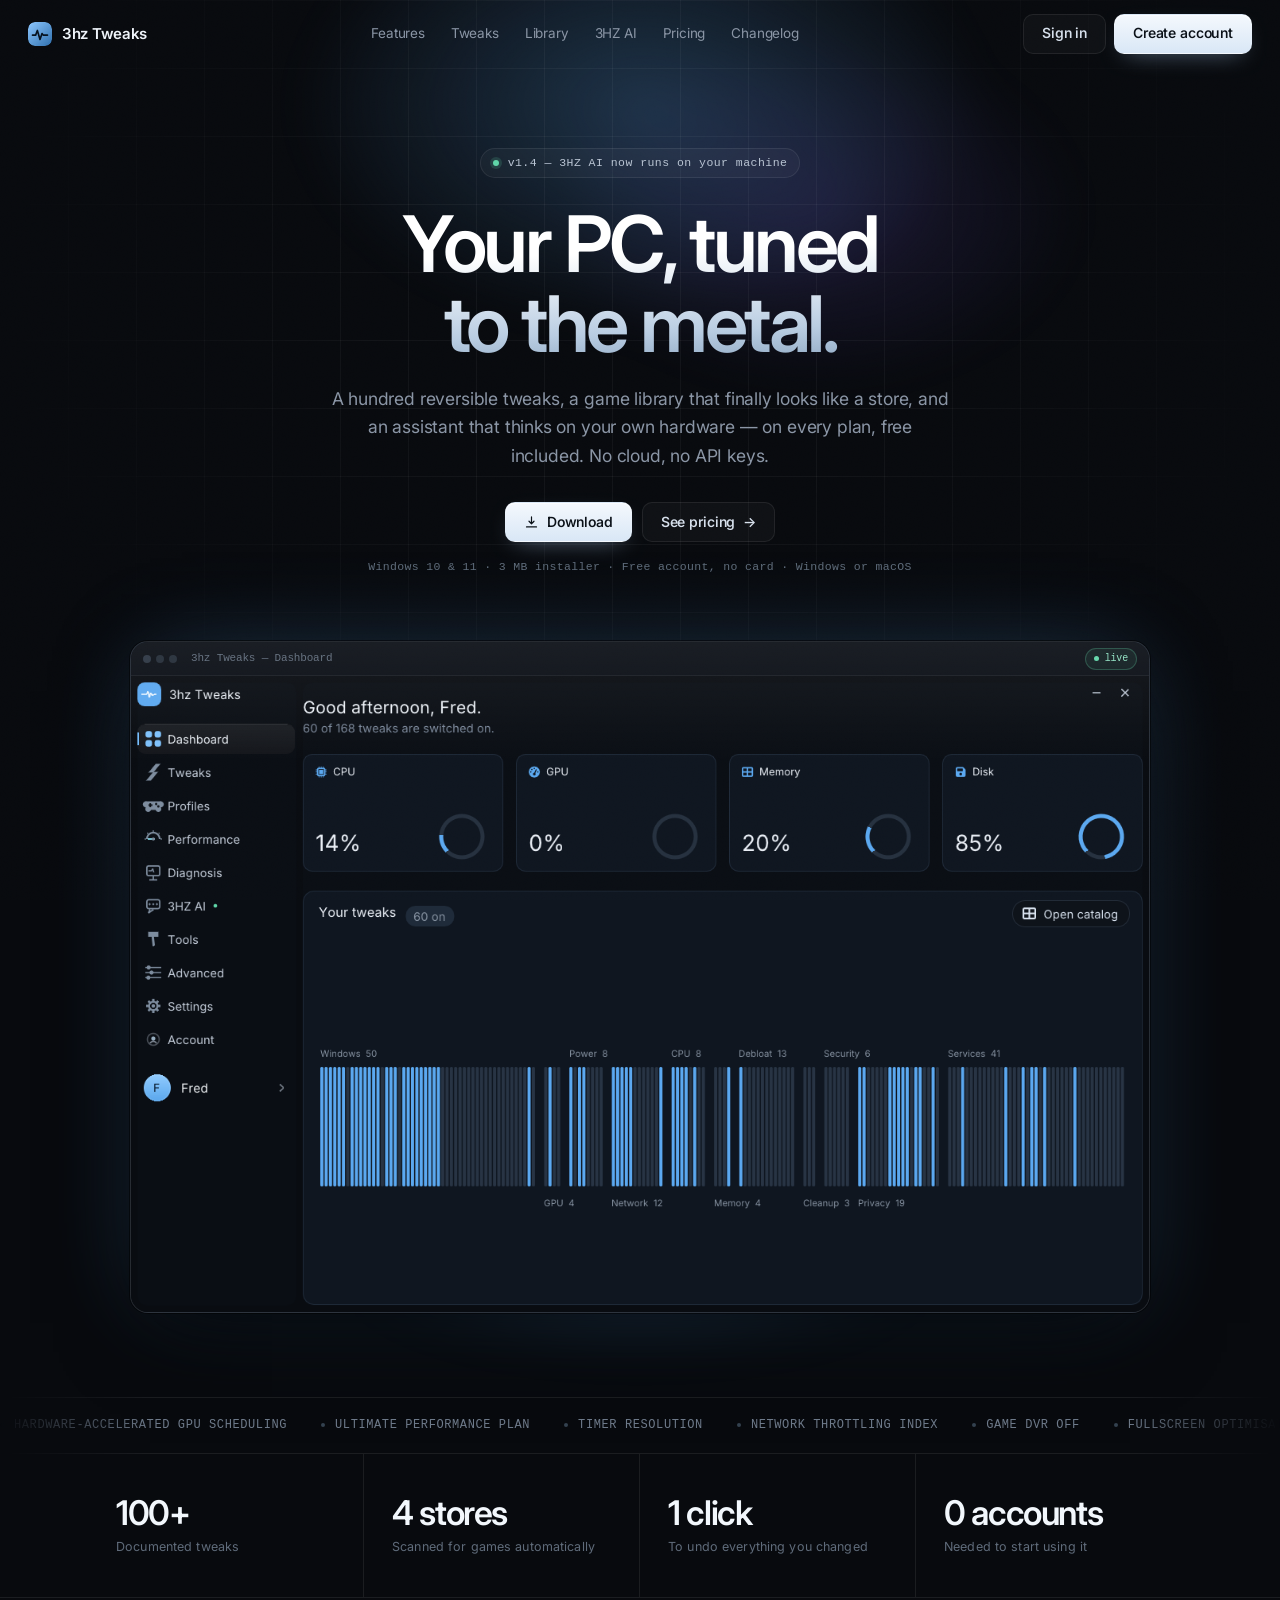
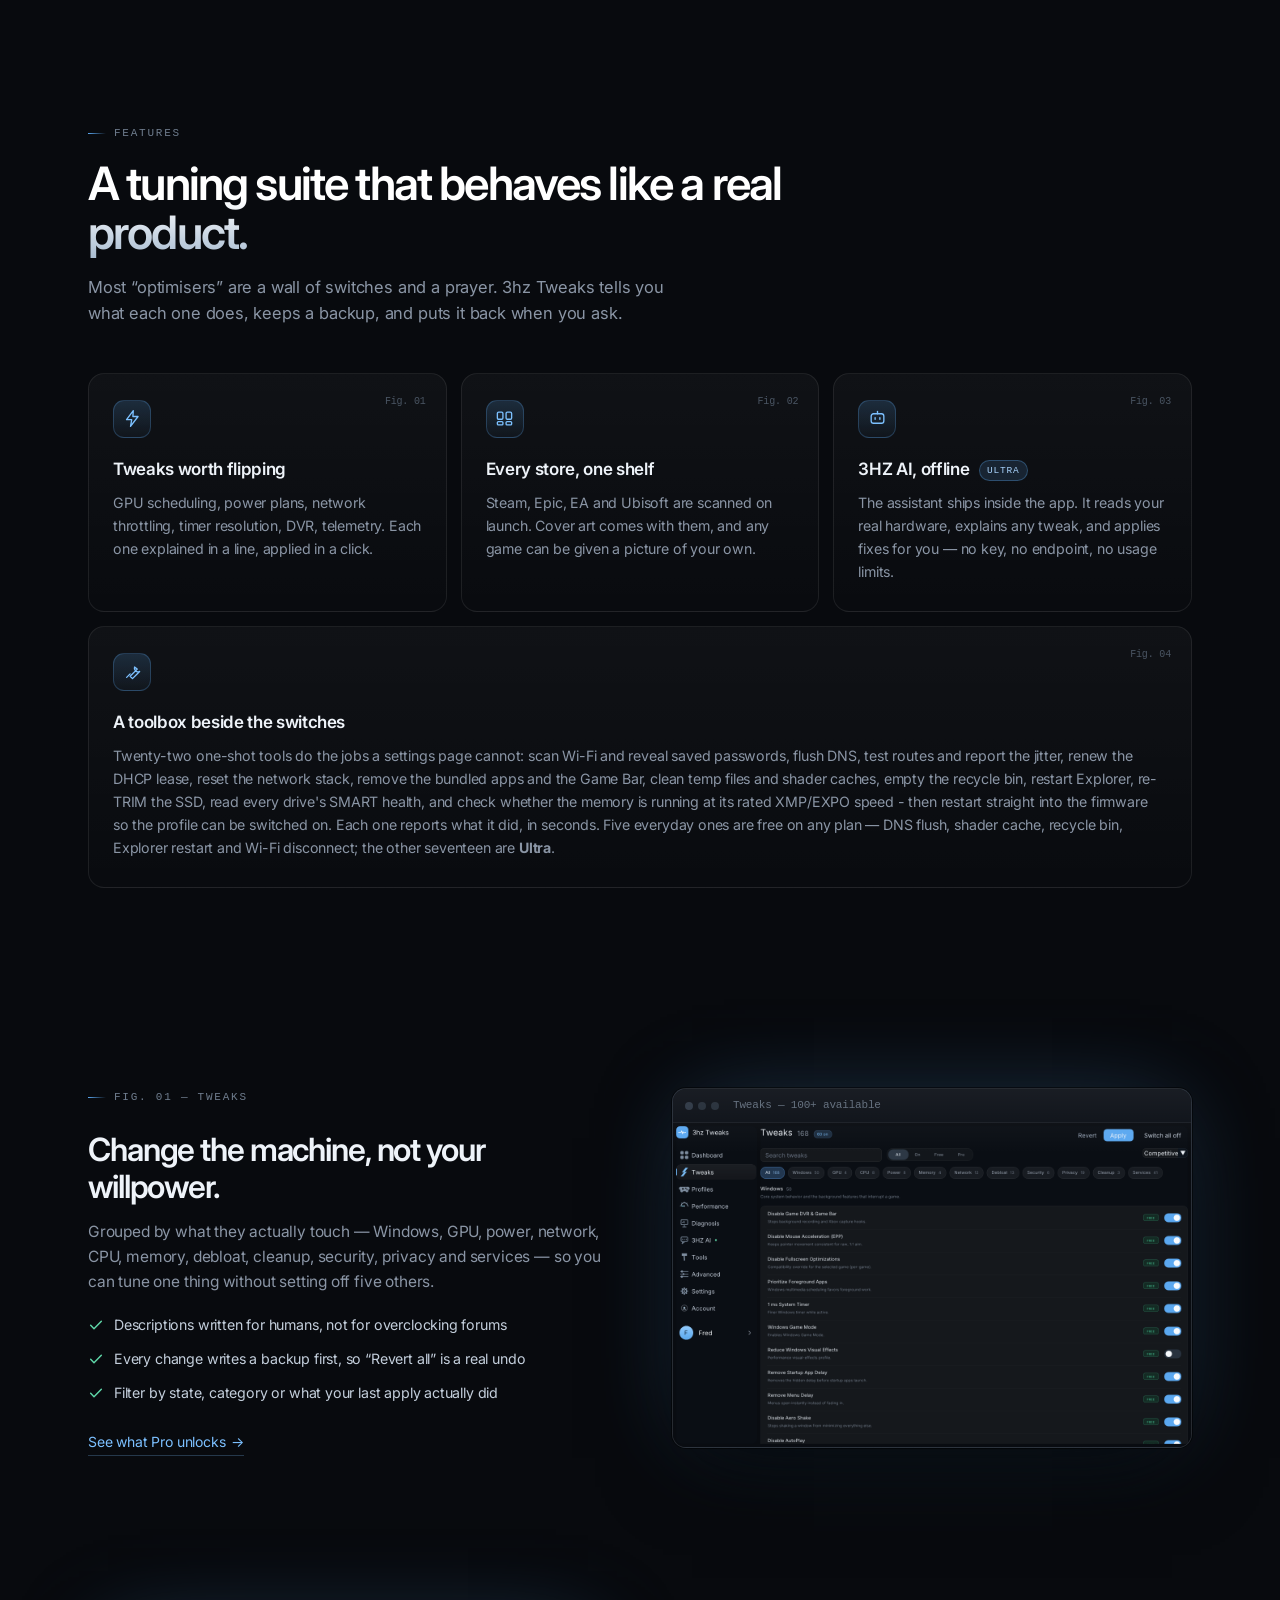
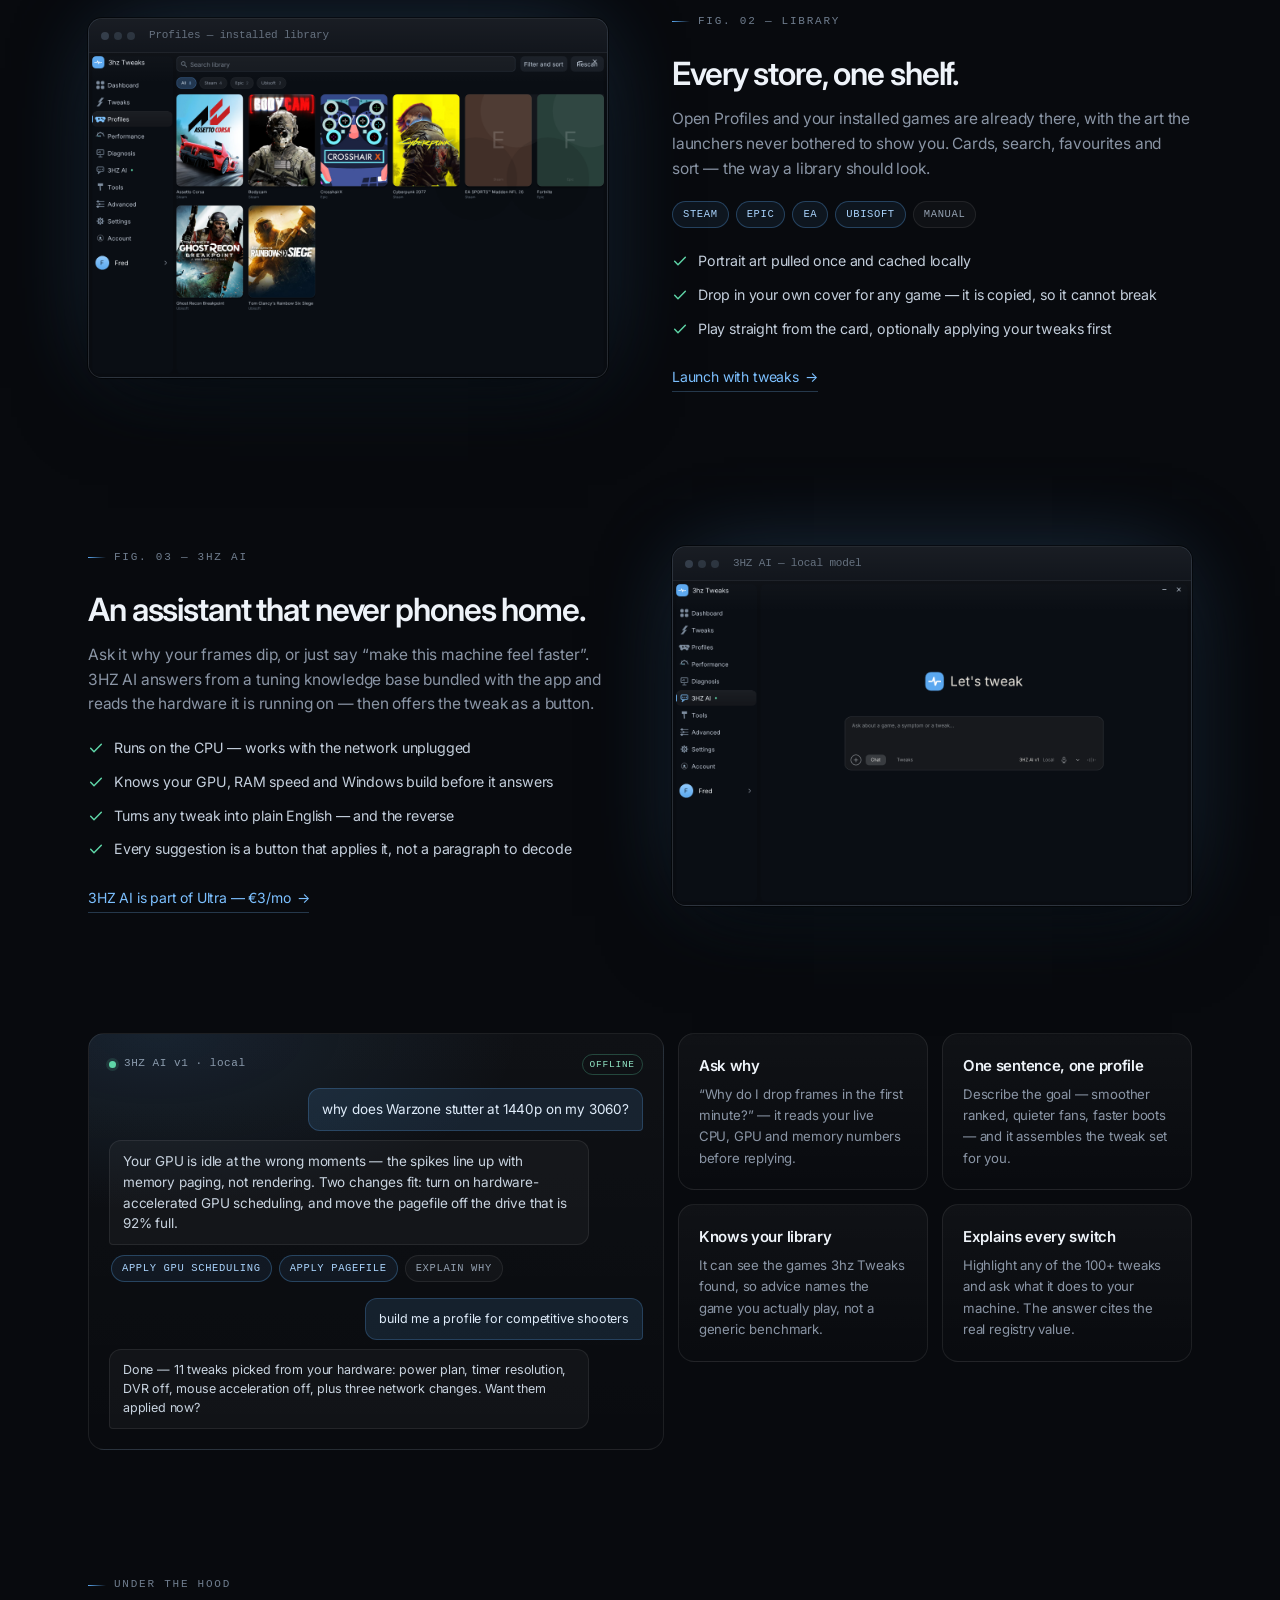
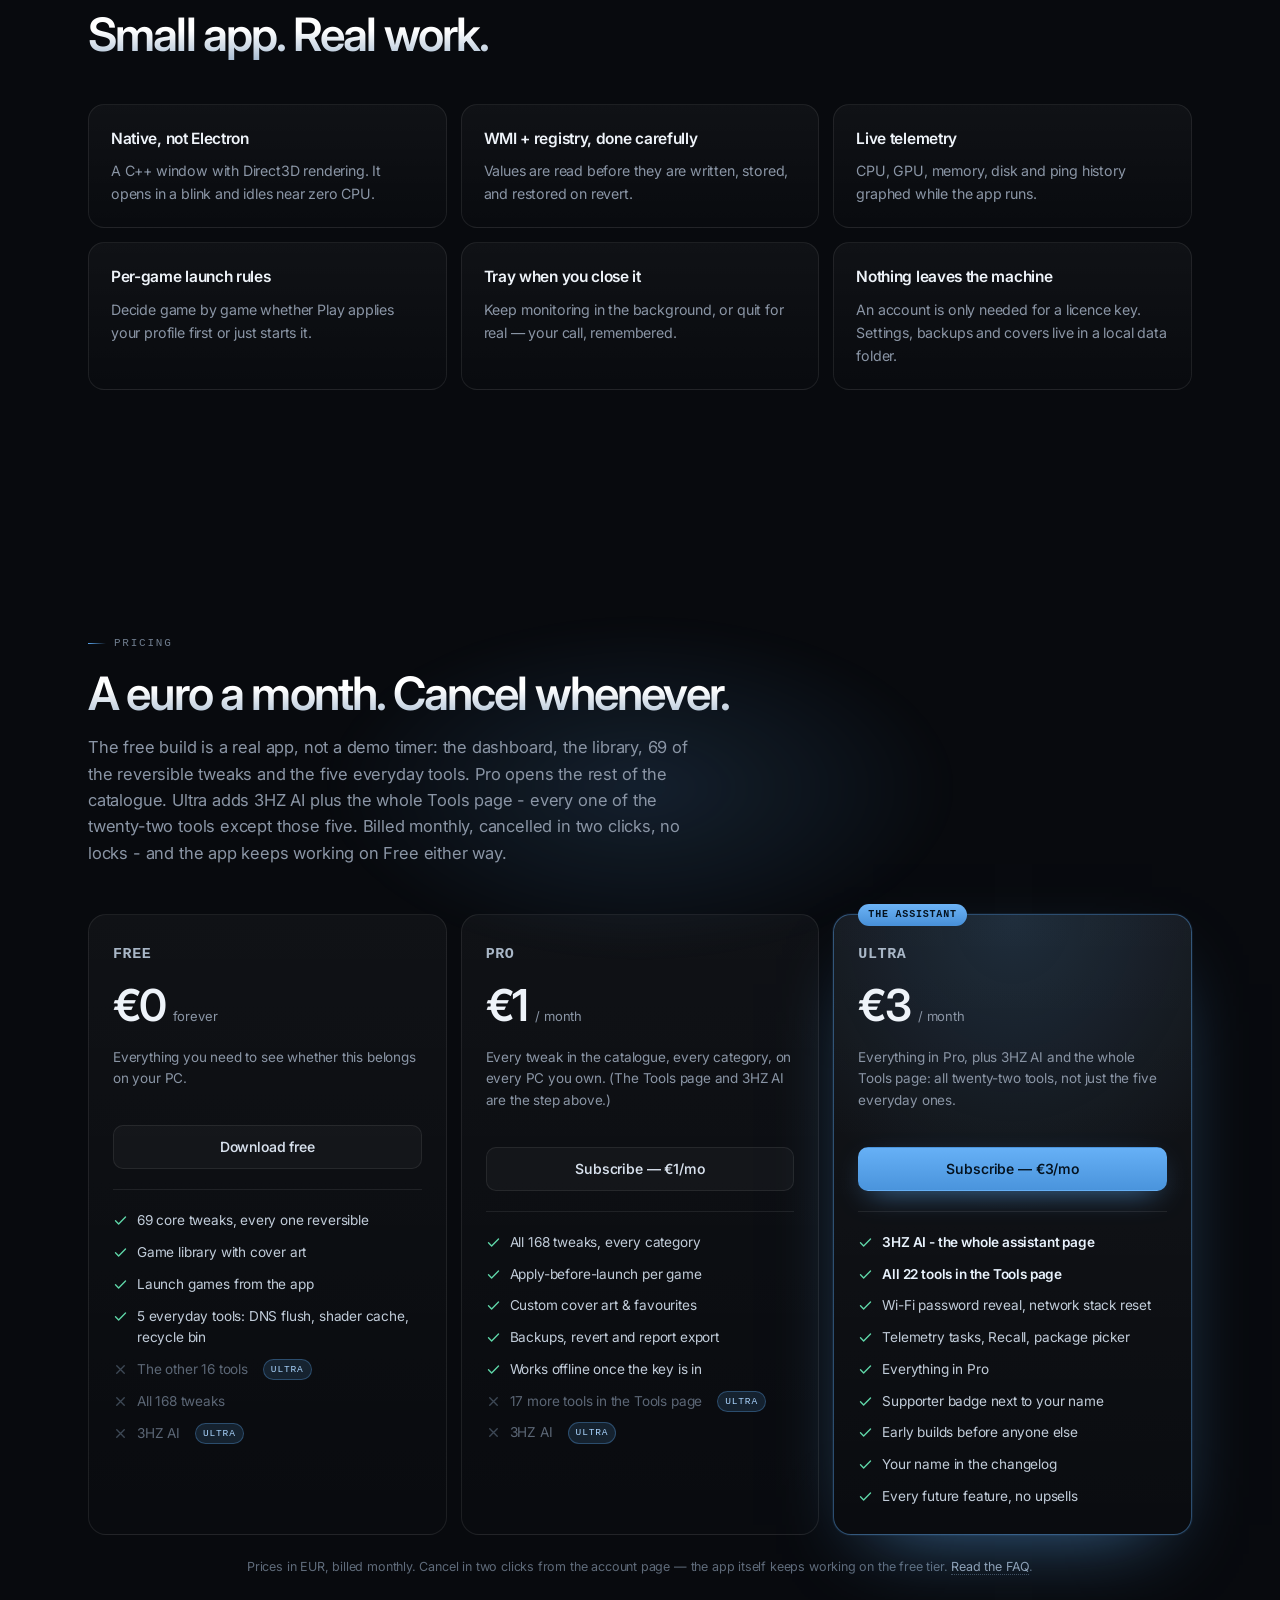
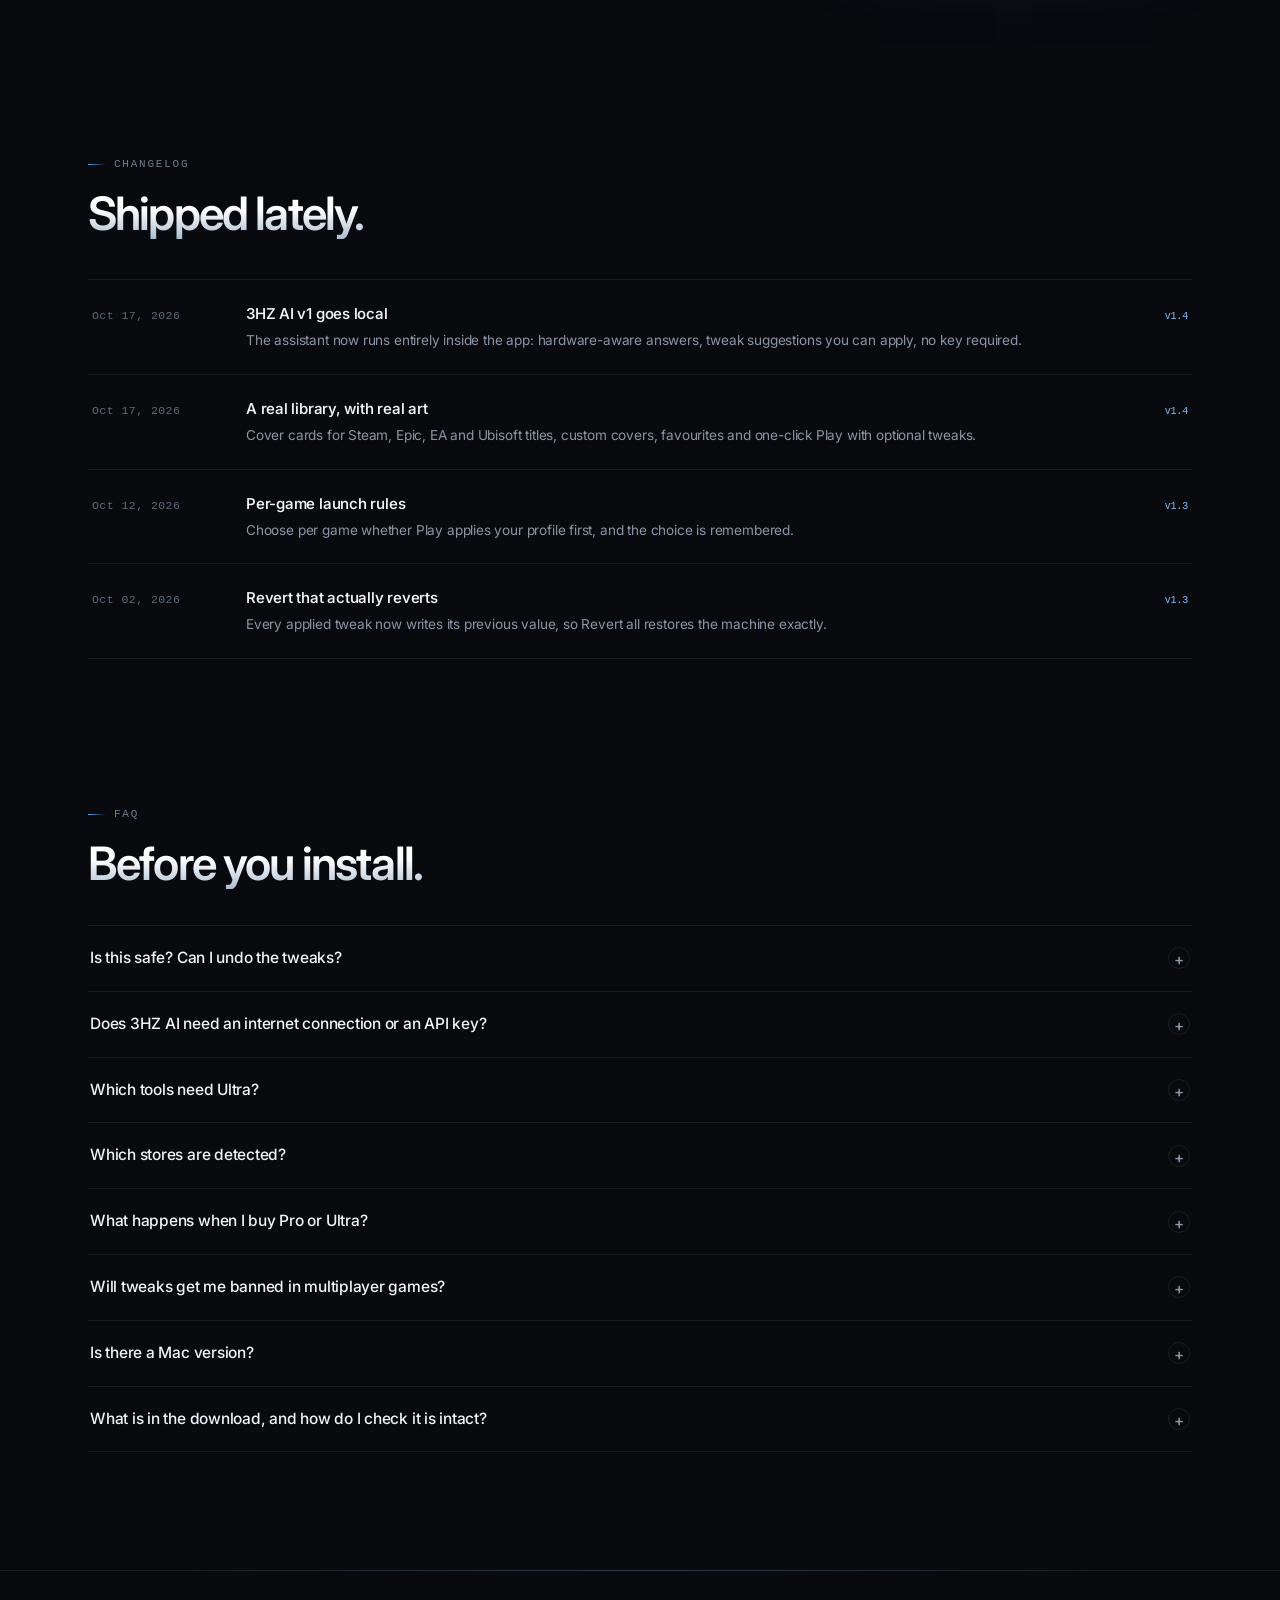
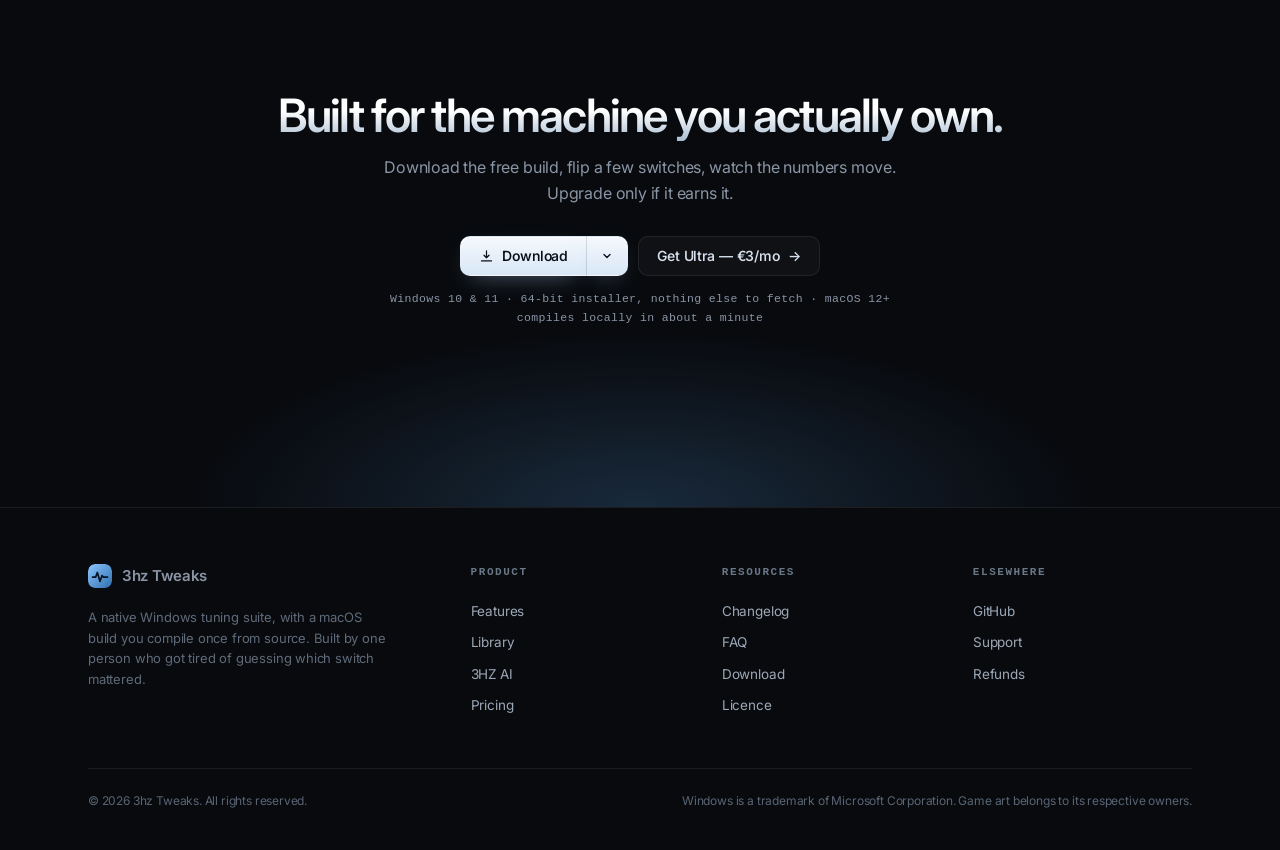
==== qa/index.html @ 37cfd03e "Fold the platform downloads into one button with a caret One Download button now carries the Windows" ====
<!doctype html>
<html lang="en">
<head>
<meta charset="utf-8">
<meta name="viewport" content="width=device-width, initial-scale=1">
<title>3hz Tweaks — the tuning suite for Windows</title>
<meta name="description" content="100+ reversible Windows tweaks, a game library that pulls real cover art from every store, a Wi-Fi and cleanup toolbox, and on Ultra, 3HZ AI — a tuning assistant that runs entirely on your PC.">
<meta name="theme-color" content="#080a0e">
<meta property="og:title" content="3hz Tweaks — the tuning suite for Windows">
<meta property="og:description" content="100+ reversible tweaks, every store in one library, a Wi-Fi and cleanup toolbox, and on Ultra an assistant that runs on your machine. From €1 a month.">
<meta property="og:type" content="website">
<meta property="og:image" content="assets/img/dashboard.png">
<link rel="icon" href="assets/img/favicon.svg" type="image/svg+xml">
<link rel="preconnect" href="https://fonts.googleapis.com">
<link rel="preconnect" href="https://fonts.gstatic.com" crossorigin>
<link href="https://fonts.googleapis.com/css2?family=Inter:wght@400;450;500;550;600;700&display=swap" rel="stylesheet">
<link rel="stylesheet" href="assets/styles.css?v=4">
</head>
<body id="top">
<div class="noise" aria-hidden="true"></div>

<!-- ------------------------------------------------------------------ nav -->
<header class="nav" id="nav">
  <a class="brand" href="#top" aria-label="3hz Tweaks home">
    <svg viewBox="0 0 32 32" aria-hidden="true">
      <defs>
        <linearGradient id="lg1" x1="0" y1="0" x2="1" y2="1">
          <stop offset="0" stop-color="#8cc7ff"/><stop offset="1" stop-color="#2f6fae"/>
        </linearGradient>
      </defs>
      <rect width="32" height="32" rx="9" fill="url(#lg1)"/>
      <path d="M6 17.5h4.2l2.3-6.2 3.5 12 2.7-8 1.6 2.2H26" fill="none" stroke="#06121f"
            stroke-width="2.2" stroke-linecap="round" stroke-linejoin="round"/>
    </svg>
    3hz Tweaks
  </a>

  <nav class="nav-links" aria-label="Primary">
    <a href="#features">Features</a>
    <a href="#tweaks">Tweaks</a>
    <a href="#library">Library</a>
    <a href="#assistant">3HZ AI</a>
    <a href="#pricing">Pricing</a>
    <a href="#changelog">Changelog</a>
  </nav>

  <div class="nav-cta">
    <button class="btn ghost" id="navSignIn" type="button">Sign in</button>
    <button class="btn primary" id="navSignUp" type="button">Create account</button>
    <button class="btn ghost acct-pill" id="navAccount" type="button" hidden>
      <span class="acct-dot"></span>
      <span id="navAccountLabel">Account</span>
      <em id="navPlan">Free</em>
    </button>
  </div>

  <button class="burger" id="burger" aria-label="Open menu" aria-expanded="false">
    <svg width="18" height="18" viewBox="0 0 24 24" fill="none" stroke="currentColor" stroke-width="1.8">
      <path d="M4 7h16M4 12h16M4 17h16" stroke-linecap="round"/>
    </svg>
  </button>
</header>

<main>
  <!-- --------------------------------------------------------------- hero -->
  <section class="hero">
    <div class="hero-glow" aria-hidden="true"></div>
    <div class="hero-grid" aria-hidden="true"></div>

    <div class="wrap hero-inner">
      <span class="eyebrow reveal"><i class="dot"></i> v1.4 — 3HZ AI now runs on your machine</span>
      <h1 class="reveal" style="--d:60ms">Your PC, tuned<br>to the metal.</h1>
      <p class="lede reveal" style="--d:120ms">
        A hundred reversible tweaks, a game library that finally looks like a store, and an
        assistant that thinks on your own hardware — on every plan, free included. No cloud, no API keys.
      </p>
      <div class="hero-cta reveal" style="--d:180ms">
        <a class="btn primary" href="#download">
          <svg width="15" height="15" viewBox="0 0 24 24" fill="none" stroke="currentColor" stroke-width="1.9">
            <path d="M12 3v11m0 0 4-4m-4 4-4-4M4 19h16" stroke-linecap="round" stroke-linejoin="round"/>
          </svg>
          Download
        </a>
        <a class="btn ghost" href="#pricing">See pricing <span class="arrow">→</span></a>
      </div>
      <p class="hero-meta reveal" style="--d:240ms">Windows 10 &amp; 11 · 3 MB installer · Free account, no card · <a href="#download">Windows or macOS</a></p>
    </div>

    <div class="hero-shot reveal" style="--d:300ms" data-tilt>
      <div class="shot-frame">
        <div class="shot-bar">
          <span class="shot-dots"><i></i><i></i><i></i></span>
          <span>3hz Tweaks — Dashboard</span>
          <span class="shot-tag"><i class="dot" style="width:5px;height:5px;border-radius:50%;background:#5fd6a8"></i>live</span>
        </div>
        <img src="assets/img/dashboard.png" width="1280" height="800" alt="The 3hz Tweaks dashboard showing CPU, GPU, memory and disk gauges above the tweak grid">
      </div>
      <div class="under-glow" aria-hidden="true"></div>
    </div>

    <div class="marquee" aria-hidden="true">
      <div class="marquee-track" id="marquee">
        <span>Hardware-accelerated GPU scheduling</span>
        <span>Ultimate performance plan</span>
        <span>Timer resolution</span>
        <span>Network throttling index</span>
        <span>Game DVR off</span>
        <span>Fullscreen optimisations</span>
        <span>Telemetry services</span>
        <span>Mouse acceleration</span>
        <span>HAGS</span>
        <span>Memory compression</span>
        <span>DNS over HTTPS</span>
        <span>Power throttling</span>
        <span>Wi-Fi scan and saved passwords</span>
        <span>Route tests with jitter</span>
        <span>Shader cache cleanup</span>
        <span>Package picker</span>
        <span>Telemetry tasks off</span>
        <span>SSD TRIM</span>
      </div>
    </div>
  </section>

  <!-- -------------------------------------------------------------- stats -->
  <section class="stats">
    <div class="wrap">
      <div class="stats-grid">
        <div class="stat reveal"><b data-count="100" data-suffix="+">0</b><span>Documented tweaks</span></div>
        <div class="stat reveal" style="--d:70ms"><b data-count="4" data-suffix=" stores">0</b><span>Scanned for games automatically</span></div>
        <div class="stat reveal" style="--d:140ms"><b data-count="1" data-suffix=" click">0</b><span>To undo everything you changed</span></div>
        <div class="stat reveal" style="--d:210ms"><b data-count="0" data-suffix=" accounts">0</b><span>Needed to start using it</span></div>
      </div>
    </div>
  </section>

  <!-- ----------------------------------------------------------- features -->
  <section class="section" id="features">
    <div class="wrap">
      <div class="section-head">
        <span class="label">Features</span>
        <h2 class="reveal">A tuning suite that behaves like a real product.</h2>
        <p class="reveal" style="--d:80ms">
          Most “optimisers” are a wall of switches and a prayer. 3hz Tweaks tells you what each one
          does, keeps a backup, and puts it back when you ask.
        </p>
      </div>

      <div class="cards">
        <article class="card reveal" data-spot>
          <span class="fig">Fig. 01</span>
          <div class="ico">
            <svg viewBox="0 0 24 24" fill="none" stroke="currentColor" stroke-width="1.7">
              <path d="M13 2 4.5 13.5H11L9.5 22 19 9.5h-6.5L13 2Z" stroke-linejoin="round"/>
            </svg>
          </div>
          <h3>Tweaks worth flipping</h3>
          <p>GPU scheduling, power plans, network throttling, timer resolution, DVR, telemetry. Each one explained in a line, applied in a click.</p>
        </article>

        <article class="card reveal" style="--d:80ms" data-spot>
          <span class="fig">Fig. 02</span>
          <div class="ico">
            <svg viewBox="0 0 24 24" fill="none" stroke="currentColor" stroke-width="1.7">
              <rect x="3" y="4" width="7" height="9" rx="1.6"/><rect x="14" y="4" width="7" height="9" rx="1.6"/>
              <rect x="3" y="16" width="7" height="4" rx="1.2"/><rect x="14" y="16" width="7" height="4" rx="1.2"/>
            </svg>
          </div>
          <h3>Every store, one shelf</h3>
          <p>Steam, Epic, EA and Ubisoft are scanned on launch. Cover art comes with them, and any game can be given a picture of your own.</p>
        </article>

        <article class="card reveal" style="--d:160ms" data-spot>
          <span class="fig">Fig. 03</span>
          <div class="ico">
            <svg viewBox="0 0 24 24" fill="none" stroke="currentColor" stroke-width="1.7">
              <rect x="4" y="6" width="16" height="12" rx="3"/><path d="M9 11v2M15 11v2" stroke-linecap="round"/>
              <path d="M12 3v3" stroke-linecap="round"/>
            </svg>
          </div>
          <h3>3HZ AI, offline <span class="ultra-tag">Ultra</span></h3>
          <p>The assistant ships inside the app. It reads your real hardware, explains any tweak, and applies fixes for you — no key, no endpoint, no usage limits.</p>
        </article>

        <article class="card reveal" style="grid-column: 1 / -1; --d:240ms" data-spot>
          <span class="fig">Fig. 04</span>
          <div class="ico">
            <svg viewBox="0 0 24 24" fill="none" stroke="currentColor" stroke-width="1.7">
              <path d="M14.6 6.4a4.6 4.6 0 0 0 5.8 5.8L21 12l-9 9-3-3 9-9Z" stroke-linejoin="round"/>
              <path d="M4.6 19.4 9 15" stroke-linecap="round"/>
            </svg>
          </div>
          <h3>A toolbox beside the switches</h3>
          <p>Twenty-two one-shot tools do the jobs a settings page cannot: scan Wi-Fi and reveal saved passwords, flush DNS, test routes and report the jitter, renew the DHCP lease, reset the network stack, remove the bundled apps and the Game Bar, clean temp files and shader caches, empty the recycle bin, restart Explorer, re-TRIM the SSD, read every drive's SMART health, and check whether the memory is running at its rated XMP/EXPO speed - then restart straight into the firmware so the profile can be switched on. Each one reports what it did, in seconds. Five everyday ones are free on any plan — DNS flush, shader cache, recycle bin, Explorer restart and Wi-Fi disconnect; the other seventeen are <b>Ultra</b>.</p>
        </article>
      </div>
    </div>
  </section>

  <!-- -------------------------------------------------------------- rows -->
  <section class="section" id="tweaks" style="padding-top:0">
    <div class="wrap">
      <div class="row">
        <div class="row-copy">
          <span class="label">Fig. 01 — Tweaks</span>
          <h3 class="reveal">Change the machine, not your willpower.</h3>
          <p class="reveal" style="--d:60ms">
            Grouped by what they actually touch — Windows, GPU, power, network, CPU, memory, debloat,
            cleanup, security, privacy and services — so you can tune one thing without setting off
            five others.
          </p>
          <ul class="checks reveal" style="--d:120ms">
            <li><svg viewBox="0 0 24 24" fill="none" stroke="currentColor" stroke-width="2.2"><path d="M4 12.5 9 17.5 20 6.5" stroke-linecap="round" stroke-linejoin="round"/></svg>Descriptions written for humans, not for overclocking forums</li>
            <li><svg viewBox="0 0 24 24" fill="none" stroke="currentColor" stroke-width="2.2"><path d="M4 12.5 9 17.5 20 6.5" stroke-linecap="round" stroke-linejoin="round"/></svg>Every change writes a backup first, so “Revert all” is a real undo</li>
            <li><svg viewBox="0 0 24 24" fill="none" stroke="currentColor" stroke-width="2.2"><path d="M4 12.5 9 17.5 20 6.5" stroke-linecap="round" stroke-linejoin="round"/></svg>Filter by state, category or what your last apply actually did</li>
          </ul>
          <a class="text-link" href="#pricing">See what Pro unlocks <span class="arrow">→</span></a>
        </div>
        <div class="row-media reveal" style="--d:100ms" data-tilt>
          <div class="shot-frame">
            <div class="shot-bar">
              <span class="shot-dots"><i></i><i></i><i></i></span>
              <span>Tweaks — 100+ available</span>
            </div>
            <img src="assets/img/tweaks.png" width="1280" height="800" alt="The tweak list grouped by category with switches and descriptions">
          </div>
        </div>
      </div>

      <div class="row flip" id="library">
        <div class="row-copy">
          <span class="label">Fig. 02 — Library</span>
          <h3 class="reveal">Every store, one shelf.</h3>
          <p class="reveal" style="--d:60ms">
            Open Profiles and your installed games are already there, with the art the launchers
            never bothered to show you. Cards, search, favourites and sort — the way a library
            should look.
          </p>
          <div class="chips reveal" style="--d:100ms">
            <span class="chip hot">Steam</span><span class="chip hot">Epic</span>
            <span class="chip hot">EA</span><span class="chip hot">Ubisoft</span>
            <span class="chip">Manual</span>
          </div>
          <ul class="checks reveal" style="--d:140ms">
            <li><svg viewBox="0 0 24 24" fill="none" stroke="currentColor" stroke-width="2.2"><path d="M4 12.5 9 17.5 20 6.5" stroke-linecap="round" stroke-linejoin="round"/></svg>Portrait art pulled once and cached locally</li>
            <li><svg viewBox="0 0 24 24" fill="none" stroke="currentColor" stroke-width="2.2"><path d="M4 12.5 9 17.5 20 6.5" stroke-linecap="round" stroke-linejoin="round"/></svg>Drop in your own cover for any game — it is copied, so it cannot break</li>
            <li><svg viewBox="0 0 24 24" fill="none" stroke="currentColor" stroke-width="2.2"><path d="M4 12.5 9 17.5 20 6.5" stroke-linecap="round" stroke-linejoin="round"/></svg>Play straight from the card, optionally applying your tweaks first</li>
          </ul>
          <a class="text-link" href="#pricing">Launch with tweaks <span class="arrow">→</span></a>
        </div>
        <div class="row-media reveal" style="--d:100ms" data-tilt>
          <div class="shot-frame">
            <div class="shot-bar">
              <span class="shot-dots"><i></i><i></i><i></i></span>
              <span>Profiles — installed library</span>
            </div>
            <img src="assets/img/library.png" width="1280" height="800" alt="The game library grid with cover art for Assetto Corsa, Bodycam, Cyberpunk 2077 and more">
          </div>
        </div>
      </div>

      <div class="row" id="assistant">
        <div class="row-copy">
          <span class="label">Fig. 03 — 3HZ AI</span>
          <h3 class="reveal">An assistant that never phones home.</h3>
          <p class="reveal" style="--d:60ms">
            Ask it why your frames dip, or just say “make this machine feel faster”. 3HZ AI answers
            from a tuning knowledge base bundled with the app and reads the hardware it is running
            on — then offers the tweak as a button.
          </p>
          <ul class="checks reveal" style="--d:120ms">
            <li><svg viewBox="0 0 24 24" fill="none" stroke="currentColor" stroke-width="2.2"><path d="M4 12.5 9 17.5 20 6.5" stroke-linecap="round" stroke-linejoin="round"/></svg>Runs on the CPU — works with the network unplugged</li>
            <li><svg viewBox="0 0 24 24" fill="none" stroke="currentColor" stroke-width="2.2"><path d="M4 12.5 9 17.5 20 6.5" stroke-linecap="round" stroke-linejoin="round"/></svg>Knows your GPU, RAM speed and Windows build before it answers</li>
            <li><svg viewBox="0 0 24 24" fill="none" stroke="currentColor" stroke-width="2.2"><path d="M4 12.5 9 17.5 20 6.5" stroke-linecap="round" stroke-linejoin="round"/></svg>Turns any tweak into plain English — and the reverse</li>
            <li><svg viewBox="0 0 24 24" fill="none" stroke="currentColor" stroke-width="2.2"><path d="M4 12.5 9 17.5 20 6.5" stroke-linecap="round" stroke-linejoin="round"/></svg>Every suggestion is a button that applies it, not a paragraph to decode</li>
          </ul>
          <a class="text-link" href="#pricing">3HZ AI is part of Ultra — €3/mo <span class="arrow">→</span></a>
        </div>
        <div class="row-media reveal" style="--d:100ms" data-tilt>
          <div class="shot-frame">
            <div class="shot-bar">
              <span class="shot-dots"><i></i><i></i><i></i></span>
              <span>3HZ AI — local model</span>
            </div>
            <img src="assets/img/assistant.png" width="1280" height="800" alt="The 3HZ AI assistant page with its composer and 3HZ AI v1 model label">
          </div>
        </div>
      </div>

      <!-- what the assistant actually does, in its own voice -->
      <div class="ai-deep">
        <div class="chat-demo reveal">
          <div class="chat-head">
            <span class="chat-dot"></span>
            <span>3HZ AI v1 · local</span>
            <span class="chat-badge">offline</span>
          </div>
          <div class="chat-line user">why does Warzone stutter at 1440p on my 3060?</div>
          <div class="chat-line ai">Your GPU is idle at the wrong moments — the spikes line up with memory paging, not rendering. Two changes fit: turn on hardware-accelerated GPU scheduling, and move the pagefile off the drive that is 92% full.</div>
          <div class="chat-actions">
            <span class="chip hot">Apply GPU scheduling</span>
            <span class="chip hot">Apply pagefile</span>
            <span class="chip">Explain why</span>
          </div>
          <div class="chat-line user small">build me a profile for competitive shooters</div>
          <div class="chat-line ai small">Done — 11 tweaks picked from your hardware: power plan, timer resolution, DVR off, mouse acceleration off, plus three network changes. Want them applied now?</div>
        </div>

        <div class="ai-feats">
          <article class="card reveal">
            <h3>Ask why</h3>
            <p>“Why do I drop frames in the first minute?” — it reads your live CPU, GPU and memory numbers before replying.</p>
          </article>
          <article class="card reveal" style="--d:60ms">
            <h3>One sentence, one profile</h3>
            <p>Describe the goal — smoother ranked, quieter fans, faster boots — and it assembles the tweak set for you.</p>
          </article>
          <article class="card reveal" style="--d:120ms">
            <h3>Knows your library</h3>
            <p>It can see the games 3hz Tweaks found, so advice names the game you actually play, not a generic benchmark.</p>
          </article>
          <article class="card reveal" style="--d:180ms">
            <h3>Explains every switch</h3>
            <p>Highlight any of the 100+ tweaks and ask what it does to your machine. The answer cites the real registry value.</p>
          </article>
        </div>
      </div>
    </div>
  </section>

  <!-- ------------------------------------------------------------- bento -->
  <section class="section" style="padding-top:0">
    <div class="wrap">
      <div class="section-head">
        <span class="label">Under the hood</span>
        <h2 class="reveal">Small app. Real work.</h2>
      </div>
      <div class="bento">
        <article class="card reveal" data-spot>
          <h3>Native, not Electron</h3>
          <p>A C++ window with Direct3D rendering. It opens in a blink and idles near zero CPU.</p>
        </article>
        <article class="card reveal" style="--d:60ms" data-spot>
          <h3>WMI + registry, done carefully</h3>
          <p>Values are read before they are written, stored, and restored on revert.</p>
        </article>
        <article class="card reveal" style="--d:120ms" data-spot>
          <h3>Live telemetry</h3>
          <p>CPU, GPU, memory, disk and ping history graphed while the app runs.</p>
        </article>
        <article class="card reveal" style="--d:180ms" data-spot>
          <h3>Per-game launch rules</h3>
          <p>Decide game by game whether Play applies your profile first or just starts it.</p>
        </article>
        <article class="card reveal" style="--d:240ms" data-spot>
          <h3>Tray when you close it</h3>
          <p>Keep monitoring in the background, or quit for real — your call, remembered.</p>
        </article>
        <article class="card reveal" style="--d:300ms" data-spot>
          <h3>Nothing leaves the machine</h3>
          <p>An account is only needed for a licence key. Settings, backups and covers live in a local data folder.</p>
        </article>
      </div>
    </div>
  </section>

  <!-- ----------------------------------------------------------- pricing -->
  <section class="section pricing" id="pricing">
    <div class="wrap">
      <div class="section-head">
        <span class="label">Pricing</span>
        <h2 class="reveal">A euro a month. Cancel whenever.</h2>
        <p class="reveal" style="--d:80ms">
          The free build is a real app, not a demo timer: the dashboard, the library, 69 of the
          reversible tweaks and the five everyday tools. Pro opens the rest of the catalogue. Ultra
          adds 3HZ AI plus the whole Tools page - every one of the twenty-two tools except those
          five. Billed monthly, cancelled in two clicks, no locks - and the app keeps working on
          Free either way.
        </p>
      </div>

      <div class="tiers">
        <article class="tier reveal">
          <h3>Free</h3>
          <div class="price"><b>€0</b><span>forever</span></div>
          <p class="tier-note">Everything you need to see whether this belongs on your PC.</p>
          <a class="btn ghost block" href="#download">Download free</a>
          <ul>
            <li><svg viewBox="0 0 24 24" fill="none" stroke="#5fd6a8" stroke-width="2.2"><path d="M4 12.5 9 17.5 20 6.5" stroke-linecap="round" stroke-linejoin="round"/></svg>69 core tweaks, every one reversible</li>
            <li><svg viewBox="0 0 24 24" fill="none" stroke="#5fd6a8" stroke-width="2.2"><path d="M4 12.5 9 17.5 20 6.5" stroke-linecap="round" stroke-linejoin="round"/></svg>Game library with cover art</li>
            <li><svg viewBox="0 0 24 24" fill="none" stroke="#5fd6a8" stroke-width="2.2"><path d="M4 12.5 9 17.5 20 6.5" stroke-linecap="round" stroke-linejoin="round"/></svg>Launch games from the app</li>
            <li><svg viewBox="0 0 24 24" fill="none" stroke="#5fd6a8" stroke-width="2.2"><path d="M4 12.5 9 17.5 20 6.5" stroke-linecap="round" stroke-linejoin="round"/></svg>5 everyday tools: DNS flush, shader cache, recycle bin</li>
            <li class="off"><svg viewBox="0 0 24 24" fill="none" stroke="currentColor" stroke-width="2.2"><path d="M6 6l12 12M18 6 6 18" stroke-linecap="round"/></svg>The other 16 tools <span class="ultra-tag">Ultra</span></li>
            <li class="off"><svg viewBox="0 0 24 24" fill="none" stroke="currentColor" stroke-width="2.2"><path d="M6 6l12 12M18 6 6 18" stroke-linecap="round"/></svg>All 168 tweaks</li>
            <li class="off"><svg viewBox="0 0 24 24" fill="none" stroke="currentColor" stroke-width="2.2"><path d="M6 6l12 12M18 6 6 18" stroke-linecap="round"/></svg>3HZ AI <span class="ultra-tag">Ultra</span></li>
          </ul>
        </article>

        <article class="tier reveal" style="--d:80ms">
          <h3>Pro</h3>
          <div class="price"><b>€1</b><span>/ month</span></div>
          <p class="tier-note">Every tweak in the catalogue, every category, on every PC you own. (The Tools page and 3HZ AI are the step above.)</p>
          <button class="btn ghost block" data-buy="pro">Subscribe — €1/mo</button>
          <ul>
            <li><svg viewBox="0 0 24 24" fill="none" stroke="#5fd6a8" stroke-width="2.2"><path d="M4 12.5 9 17.5 20 6.5" stroke-linecap="round" stroke-linejoin="round"/></svg>All 168 tweaks, every category</li>
            <li><svg viewBox="0 0 24 24" fill="none" stroke="#5fd6a8" stroke-width="2.2"><path d="M4 12.5 9 17.5 20 6.5" stroke-linecap="round" stroke-linejoin="round"/></svg>Apply-before-launch per game</li>
            <li><svg viewBox="0 0 24 24" fill="none" stroke="#5fd6a8" stroke-width="2.2"><path d="M4 12.5 9 17.5 20 6.5" stroke-linecap="round" stroke-linejoin="round"/></svg>Custom cover art &amp; favourites</li>
            <li><svg viewBox="0 0 24 24" fill="none" stroke="#5fd6a8" stroke-width="2.2"><path d="M4 12.5 9 17.5 20 6.5" stroke-linecap="round" stroke-linejoin="round"/></svg>Backups, revert and report export</li>
            <li><svg viewBox="0 0 24 24" fill="none" stroke="#5fd6a8" stroke-width="2.2"><path d="M4 12.5 9 17.5 20 6.5" stroke-linecap="round" stroke-linejoin="round"/></svg>Works offline once the key is in</li>
            <li class="off"><svg viewBox="0 0 24 24" fill="none" stroke="currentColor" stroke-width="2.2"><path d="M6 6l12 12M18 6 6 18" stroke-linecap="round"/></svg>17 more tools in the Tools page <span class="ultra-tag">Ultra</span></li>
            <li class="off"><svg viewBox="0 0 24 24" fill="none" stroke="currentColor" stroke-width="2.2"><path d="M6 6l12 12M18 6 6 18" stroke-linecap="round"/></svg>3HZ AI <span class="ultra-tag">Ultra</span></li>
          </ul>
        </article>

        <article class="tier featured reveal" style="--d:160ms">
          <span class="badge">The assistant</span>
          <h3>Ultra</h3>
          <div class="price"><b>€3</b><span>/ month</span></div>
          <p class="tier-note">Everything in Pro, plus 3HZ AI and the whole Tools page: all twenty-two tools, not just the five everyday ones.</p>
          <button class="btn accent block" data-buy="ultra">Subscribe — €3/mo</button>
          <ul>
            <li><svg viewBox="0 0 24 24" fill="none" stroke="#5fd6a8" stroke-width="2.2"><path d="M4 12.5 9 17.5 20 6.5" stroke-linecap="round" stroke-linejoin="round"/></svg><b>3HZ AI - the whole assistant page</b></li>
            <li><svg viewBox="0 0 24 24" fill="none" stroke="#5fd6a8" stroke-width="2.2"><path d="M4 12.5 9 17.5 20 6.5" stroke-linecap="round" stroke-linejoin="round"/></svg><b>All 22 tools in the Tools page</b></li>
            <li><svg viewBox="0 0 24 24" fill="none" stroke="#5fd6a8" stroke-width="2.2"><path d="M4 12.5 9 17.5 20 6.5" stroke-linecap="round" stroke-linejoin="round"/></svg>Wi-Fi password reveal, network stack reset</li>
            <li><svg viewBox="0 0 24 24" fill="none" stroke="#5fd6a8" stroke-width="2.2"><path d="M4 12.5 9 17.5 20 6.5" stroke-linecap="round" stroke-linejoin="round"/></svg>Telemetry tasks, Recall, package picker</li>
            <li><svg viewBox="0 0 24 24" fill="none" stroke="#5fd6a8" stroke-width="2.2"><path d="M4 12.5 9 17.5 20 6.5" stroke-linecap="round" stroke-linejoin="round"/></svg>Everything in Pro</li>
            <li><svg viewBox="0 0 24 24" fill="none" stroke="#5fd6a8" stroke-width="2.2"><path d="M4 12.5 9 17.5 20 6.5" stroke-linecap="round" stroke-linejoin="round"/></svg>Supporter badge next to your name</li>
            <li><svg viewBox="0 0 24 24" fill="none" stroke="#5fd6a8" stroke-width="2.2"><path d="M4 12.5 9 17.5 20 6.5" stroke-linecap="round" stroke-linejoin="round"/></svg>Early builds before anyone else</li>
            <li><svg viewBox="0 0 24 24" fill="none" stroke="#5fd6a8" stroke-width="2.2"><path d="M4 12.5 9 17.5 20 6.5" stroke-linecap="round" stroke-linejoin="round"/></svg>Your name in the changelog</li>
            <li><svg viewBox="0 0 24 24" fill="none" stroke="#5fd6a8" stroke-width="2.2"><path d="M4 12.5 9 17.5 20 6.5" stroke-linecap="round" stroke-linejoin="round"/></svg>Every future feature, no upsells</li>
          </ul>
        </article>
      </div>

      <p class="pricing-foot">
        Prices in EUR, billed monthly. Cancel in two clicks from the account page —
        the app itself keeps working on the free tier. <a href="#faq">Read the FAQ</a>.
      </p>
    </div>
  </section>

  <!-- --------------------------------------------------------- changelog -->
  <section class="section" id="changelog" style="padding-top:40px">
    <div class="wrap">
      <div class="section-head">
        <span class="label">Changelog</span>
        <h2 class="reveal">Shipped lately.</h2>
      </div>
      <div class="log">
        <div class="log-item reveal">
          <time>Oct 17, 2026</time>
          <div>
            <h4>3HZ AI v1 goes local</h4>
            <p>The assistant now runs entirely inside the app: hardware-aware answers, tweak suggestions you can apply, no key required.</p>
          </div>
          <span class="tag">v1.4</span>
        </div>
        <div class="log-item reveal" style="--d:60ms">
          <time>Oct 17, 2026</time>
          <div>
            <h4>A real library, with real art</h4>
            <p>Cover cards for Steam, Epic, EA and Ubisoft titles, custom covers, favourites and one-click Play with optional tweaks.</p>
          </div>
          <span class="tag">v1.4</span>
        </div>
        <div class="log-item reveal" style="--d:120ms">
          <time>Oct 12, 2026</time>
          <div>
            <h4>Per-game launch rules</h4>
            <p>Choose per game whether Play applies your profile first, and the choice is remembered.</p>
          </div>
          <span class="tag">v1.3</span>
        </div>
        <div class="log-item reveal" style="--d:180ms">
          <time>Oct 02, 2026</time>
          <div>
            <h4>Revert that actually reverts</h4>
            <p>Every applied tweak now writes its previous value, so Revert all restores the machine exactly.</p>
          </div>
          <span class="tag">v1.3</span>
        </div>
      </div>
    </div>
  </section>

  <!-- --------------------------------------------------------------- faq -->
  <section class="section" id="faq" style="padding-top:20px">
    <div class="wrap">
      <div class="section-head">
        <span class="label">FAQ</span>
        <h2 class="reveal">Before you install.</h2>
      </div>
      <div class="faq-list">
        <div class="faq-item">
          <button class="faq-q" aria-expanded="false">Is this safe? Can I undo the tweaks?
            <span class="pm">+</span></button>
          <div class="faq-a"><p>Every tweak writes the previous registry or service state to a backup file before applying. “Revert all” reads those backups and restores the machine. Nothing is deleted, and no tweak runs until you ask for it.</p></div>
        </div>
        <div class="faq-item">
          <button class="faq-q" aria-expanded="false">Does 3HZ AI need an internet connection or an API key?
            <span class="pm">+</span></button>
          <div class="faq-a"><p>No, and it does not have a model to download either. 3HZ AI ships inside the app and runs on your CPU: it reads your real hardware profile locally and answers from the tuning knowledge base baked into the binary. There is no key field, no endpoint and no per-question limit - it is the Ultra tier that unlocks the page, not an internet connection.</p></div>
        </div>
        <div class="faq-item">
          <button class="faq-q" aria-expanded="false">Which tools need Ultra?
            <span class="pm">+</span></button>
          <div class="faq-a"><p>Five everyday ones work on any plan, Free included: Wi-Fi disconnect, DNS flush, clearing the shader cache, emptying the recycle bin and restarting Explorer. The other seventeen are Ultra - the Wi-Fi scan and saved-password reveal, the route test and DHCP renew, the network-stack reset, every debloat tool including the package picker that lists what Windows shipped, the temp-file cleanup, the SSD TRIM, the drive health report and the XMP/EXPO memory check that restarts into the firmware. They unlock the moment an Ultra key is pasted into Account - no restart, no download, and Pro does not include them.</p></div>
        </div>
        <div class="faq-item">
          <button class="faq-q" aria-expanded="false">Which stores are detected?
            <span class="pm">+</span></button>
          <div class="faq-a"><p>Steam, Epic, EA and Ubisoft installations are scanned automatically, including extra Steam library folders on other drives. Anything else can be added manually.</p></div>
        </div>
        <div class="faq-item">
          <button class="faq-q" aria-expanded="false">What happens when I buy Pro or Ultra?
            <span class="pm">+</span></button>
          <div class="faq-a"><p>Checkout runs on Stripe: pay by card, and a licence key for that plan is emailed to you and shown on the thank-you page. Paste it into Account → Have a key? in the app and the plan stays unlocked offline. Pro and Ultra are separate keys, so buying Ultra later does not cancel Pro - the app simply shows the better plan. Billing is monthly; cancelling from the Stripe receipt drops you back to Free and never reverts a tweak you applied.</p></div>
        </div>
        <div class="faq-item">
          <button class="faq-q" aria-expanded="false">Will tweaks get me banned in multiplayer games?
            <span class="pm">+</span></button>
          <div class="faq-a"><p>These are Windows and driver-level settings, not game modification. They do not touch game files or memory. Some competitions still have their own rules, so check them if you play on a stage.</p></div>
        </div>
        <div class="faq-item">
          <button class="faq-q" aria-expanded="false">Is there a Mac version?
            <span class="pm">+</span></button>
          <div class="faq-a">
            <p>Yes, and it is not a re-skin: Macs have no registry, so the macOS build has its own backend behind the same
              window - <code>defaults</code> for preferences, <code>pmset</code> for power, <code>sysctl</code> and
              <code>vm_stat</code> for the numbers, <code>diskutil</code> for drives. It carries 20 Mac-only tweaks
              (hide the Dock, scale minimise, full path in the Finder title, fast key repeat, less motion, reduce
              transparency, dark mode, no screenshot shadows) and a Mac disk cleaner for caches, logs, Xcode derived
              data and package caches.</p>
            <p>Apple apps can only be compiled on a Mac, so there is no installer to hand out: the download is the
              source with <code>build-macos.command</code> in it. Unzip, double-click that file, and it checks for the
              Xcode command line tools and CMake (offering to install CMake with Homebrew), builds the app and opens
              it. It is unsigned, so the first launch needs right-click → Open. Free, same as the Windows build.</p>
          </div>
        </div>
        <div class="faq-item">
          <button class="faq-q" aria-expanded="false">What is in the download, and how do I check it is intact?
            <span class="pm">+</span></button>
          <div class="faq-a">
            <p><b>3hzTweaks-Setup.zip</b> (3 MB) holds the installer plus its <code>app</code> folder; run
              <code>3hzTweaksSetup.exe</code> from inside the unzipped folder and it copies the app, its two fonts
              and its uninstaller to the folder you choose. <b>3hzTweaks-Portable.zip</b> (2 MB) is the app itself:
              <code>3hzTweaks.exe</code> with <code>Inter.ttf</code> and <code>fa-solid-900.ttf</code> next to it,
              which must stay together - unzip the folder anywhere and run the .exe.</p>
            <p>Check the download with <code>certutil -hashfile 3hzTweaks-Setup.zip SHA256</code> in the folder you saved
              it to. It should print:</p>
            <p><code>8105cb1e5edf1e8f8438a3d91fdaa9879c3f4a1bcce955536eec6367434af669</code> for the installer zip, and<br>
              <code>7ad79a13c3b590eda3fd448f82e7de4d84564e1ab6ab0b38120d17caae7968ec</code> for the portable zip.</p>
            <p><b>3hzTweaks-macOS-source.zip</b> (2 MB) is the Mac build's source in <code>3hzTweaks-macOS/</code>, with
              <code>build-macos.command</code> beside it. Its sha256 is<br>
              <code>1ee9ddfc137a0974faa5a51471e2f7fce50dd0272b1c23560e6bb8c237998113</code> - check it on a Mac with
              <code>shasum -a 256 3hzTweaks-macOS-source.zip</code>.</p>
          </div>
        </div>
      </div>
    </div>
  </section>

  <!-- ---------------------------------------------------------- final cta -->
  <section class="cta-final" id="download">
    <div class="wrap">
      <h2 class="reveal">Built for the machine you actually own.</h2>
      <p class="reveal" style="--d:60ms">Download the free build, flip a few switches, watch the numbers move. Upgrade only if it earns it.</p>
      <div class="hero-cta reveal" style="--d:120ms">
        <div class="dl-split" id="dlSplit">
          <a class="btn primary dl-main" id="downloadBtn" href="../download/3hzTweaks-Setup.zip" download="3hzTweaks-Setup.zip">
            <svg width="15" height="15" viewBox="0 0 24 24" fill="none" stroke="currentColor" stroke-width="1.9" aria-hidden="true">
              <path d="M12 3v11m0 0 4-4m-4 4-4-4M4 19h16" stroke-linecap="round" stroke-linejoin="round"/>
            </svg>
            Download
          </a>
          <button class="btn primary dl-caret" id="dlToggle" type="button"
                  aria-haspopup="true" aria-expanded="false" aria-controls="dlMenu" aria-label="Choose Windows or macOS">
            <svg width="12" height="12" viewBox="0 0 24 24" fill="none" stroke="currentColor" stroke-width="2.7" aria-hidden="true">
              <path d="m6 9 6 6 6-6" stroke-linecap="round" stroke-linejoin="round"/>
            </svg>
          </button>
          <div class="dl-menu" id="dlMenu" role="menu" aria-label="Download options">
            <a class="dl-item" role="menuitem" style="--i:0" href="../download/3hzTweaks-Setup.zip" download="3hzTweaks-Setup.zip">
              <span class="dl-ico" aria-hidden="true">
                <svg width="16" height="16" viewBox="0 0 24 24" fill="currentColor">
                  <path d="M3 5.7 10.2 4.7v6.6H3zM11.4 4.5 21 3.1v8.2h-9.6zM3 12.7h7.2v6.6L3 18.3zM11.4 12.7H21V21l-9.6-1.4z"/>
                </svg>
              </span>
              <span class="dl-txt">
                <strong>Windows <em class="dl-badge">recommended</em></strong>
                <small>Installer · 10 &amp; 11, 64-bit · 3 MB</small>
              </span>
              <svg class="dl-go" width="13" height="13" viewBox="0 0 24 24" fill="none" stroke="currentColor" stroke-width="2" aria-hidden="true">
                <path d="m9 5 7 7-7 7" stroke-linecap="round" stroke-linejoin="round"/>
              </svg>
            </a>
            <a class="dl-item" role="menuitem" style="--i:1" href="../download/3hzTweaks-Portable.zip" download="3hzTweaks-Portable.zip">
              <span class="dl-ico" aria-hidden="true">
                <svg width="16" height="16" viewBox="0 0 24 24" fill="none" stroke="currentColor" stroke-width="1.7">
                  <rect x="3" y="7" width="18" height="13" rx="2.5"/>
                  <path d="M8 7V5.6A1.6 1.6 0 0 1 9.6 4h4.8A1.6 1.6 0 0 1 16 5.6V7M3 12h18" stroke-linecap="round"/>
                </svg>
              </span>
              <span class="dl-txt">
                <strong>Windows portable</strong>
                <small>No installer · unzip anywhere · 2 MB</small>
              </span>
              <svg class="dl-go" width="13" height="13" viewBox="0 0 24 24" fill="none" stroke="currentColor" stroke-width="2" aria-hidden="true">
                <path d="m9 5 7 7-7 7" stroke-linecap="round" stroke-linejoin="round"/>
              </svg>
            </a>
            <a class="dl-item" role="menuitem" style="--i:2" href="../download/3hzTweaks-macOS-source.zip" download="3hzTweaks-macOS-source.zip">
              <span class="dl-ico" aria-hidden="true">
                <svg width="16" height="16" viewBox="0 0 24 24" fill="currentColor">
                  <path d="M16.37 12.7c.02 2.9 2.54 3.86 2.57 3.88-.02.06-.4 1.37-1.32 2.72-.8 1.17-1.63 2.33-2.94 2.36-1.29.02-1.7-.76-3.17-.76-1.47 0-1.93.73-3.15.78-1.26.05-2.22-1.26-3.03-2.42-1.65-2.39-2.91-6.75-1.22-9.7.84-1.46 2.34-2.39 3.97-2.41 1.24-.02 2.4.83 3.16.83.75 0 2.17-1.03 3.66-.88.62.03 2.37.25 3.49 1.89-.09.06-2.08 1.22-2.02 3.71ZM13.9 3.6c.67-.81 1.12-1.94 1-3.07-.96.04-2.13.64-2.82 1.45-.62.72-1.16 1.87-1.02 2.98 1.07.08 2.17-.55 2.84-1.36Z"/>
                </svg>
              </span>
              <span class="dl-txt">
                <strong>macOS</strong>
                <small>12+ · source build, ~1 min · 2 MB</small>
              </span>
              <svg class="dl-go" width="13" height="13" viewBox="0 0 24 24" fill="none" stroke="currentColor" stroke-width="2" aria-hidden="true">
                <path d="m9 5 7 7-7 7" stroke-linecap="round" stroke-linejoin="round"/>
              </svg>
            </a>
            <p class="dl-note">Checksums for all three are in the <a href="#faq">FAQ</a>.</p>
          </div>
        </div>
        <button class="btn ghost" data-buy="ultra">Get Ultra — €3/mo <span class="arrow">→</span></button>
      </div>
      <p class="hero-meta reveal" style="--d:180ms">Windows 10 &amp; 11 · 64-bit installer, nothing else to fetch · macOS 12+ compiles locally in about a minute</p>
    </div>
  </section>
</main>

<footer>
  <div class="wrap">
    <div class="foot-grid">
      <div class="foot-brand">
        <a class="brand" href="#top">
          <svg viewBox="0 0 32 32" aria-hidden="true">
            <defs>
              <linearGradient id="lg2" x1="0" y1="0" x2="1" y2="1">
                <stop offset="0" stop-color="#8cc7ff"/><stop offset="1" stop-color="#2f6fae"/>
              </linearGradient>
            </defs>
            <rect width="32" height="32" rx="9" fill="url(#lg2)"/>
            <path d="M6 17.5h4.2l2.3-6.2 3.5 12 2.7-8 1.6 2.2H26" fill="none" stroke="#06121f"
                  stroke-width="2.2" stroke-linecap="round" stroke-linejoin="round"/>
          </svg>
          3hz Tweaks
        </a>
        <p>A native Windows tuning suite, with a macOS build you compile once from source. Built by one person who got tired of guessing which switch mattered.</p>
      </div>
      <div class="foot-col">
        <h5>Product</h5>
        <a href="#features">Features</a>
        <a href="#library">Library</a>
        <a href="#assistant">3HZ AI</a>
        <a href="#pricing">Pricing</a>
      </div>
      <div class="foot-col">
        <h5>Resources</h5>
        <a href="#changelog">Changelog</a>
        <a href="#faq">FAQ</a>
        <a href="#download">Download</a>
        <a href="#pricing">Licence</a>
      </div>
      <div class="foot-col">
        <h5>Elsewhere</h5>
        <a href="https://github.com/frotz69" target="_blank" rel="noopener">GitHub</a>
        <a href="mailto:hello@3hztweaks.dev">Support</a>
        <a href="#pricing">Refunds</a>
      </div>
    </div>
    <div class="foot-base">
      <span>© <span id="year">2026</span> 3hz Tweaks. All rights reserved.</span>
      <span>Windows is a trademark of Microsoft Corporation. Game art belongs to its respective owners.</span>
    </div>
  </div>
</footer>

<!-- ------------------------------------------------------------- checkout -->
<div class="modal" id="modal" role="dialog" aria-modal="true" aria-labelledby="modalTitle">
  <div class="modal-card">
    <div id="modalForm">
      <div class="modal-head">
        <div>
          <h3 id="modalTitle">Checkout</h3>
          <p id="modalSub">Pro · €1.00 / month</p>
        </div>
        <button class="modal-close" id="modalClose" aria-label="Close checkout">
          <svg width="14" height="14" viewBox="0 0 24 24" fill="none" stroke="currentColor" stroke-width="2">
            <path d="M6 6l12 12M18 6 6 18" stroke-linecap="round"/>
          </svg>
        </button>
      </div>

      <div class="preview-flag" id="betaFlag" hidden>
        <svg width="12" height="12" viewBox="0 0 24 24" fill="none" stroke="currentColor" stroke-width="2">
          <path d="M12 8v5m0 3.5v.5" stroke-linecap="round"/><circle cx="12" cy="12" r="9"/>
        </svg>
        Card payments are not switched on yet — this key is free during setup
      </div>

      <div class="order">
        <div class="order-line"><span id="orderTier">Pro subscription</span><b id="orderPrice">€1.00 / mo</b></div>
        <div class="order-line"><span>Billing</span><b id="orderUpdates">Monthly, cancel anytime</b></div>
        <div class="order-line total"><span>Due today</span><b id="orderTotal">€1.00</b></div>
      </div>

      <form id="payForm" novalidate>
        <div class="field">
          <label for="email">Email for your licence key</label>
          <input id="email" type="email" placeholder="you@example.com" autocomplete="email" required>
        </div>
        <p class="pay-note">
          Card, Apple Pay or Google Pay on Stripe's page. The key is emailed the moment the payment
          clears and also shown on the thank-you page — the same key re-unlocks the app after a reinstall.
        </p>
        <p class="pay-alert" id="payNote" role="status" hidden></p>
        <button class="btn accent block" id="payBtn" type="submit">Continue to Stripe</button>
        <div class="pay-meta">
          <svg width="12" height="12" viewBox="0 0 24 24" fill="none" stroke="currentColor" stroke-width="2">
            <rect x="4" y="10" width="16" height="10" rx="2"/><path d="M8 10V7a4 4 0 0 1 8 0v3"/>
          </svg>
          No payment details stored · key and receipt by email
        </div>
      </form>
    </div>

    <div id="modalDone" hidden>
      <div class="success">
        <div class="tick">
          <svg width="26" height="26" viewBox="0 0 24 24" fill="none" stroke="currentColor" stroke-width="2.4">
            <path d="M4 12.5 9 17.5 20 6.5" stroke-linecap="round" stroke-linejoin="round"/>
          </svg>
        </div>
        <h4>You're in.</h4>
        <p id="doneCopy">Your licence key is on its way. Paste it into the app under Account.</p>
        <code class="key" id="licenceKey">3HZ-0000-0000-0000</code>
        <button class="btn ghost block" id="copyKey">Copy licence key</button>
      </div>
    </div>
  </div>
</div>

<!-- ---------------------------------------------------------- account ---- -->
<div class="modal" id="acctModal" role="dialog" aria-modal="true" aria-labelledby="acctTitle">
  <div class="modal-card acct-card">
    <div class="modal-head">
      <div>
        <h3 id="acctTitle">Welcome back</h3>
        <p id="acctSub">One account for your plan, your key and your tweaks.</p>
      </div>
      <button class="modal-close" id="acctClose" aria-label="Close">
        <svg width="14" height="14" viewBox="0 0 24 24" fill="none" stroke="currentColor" stroke-width="2">
          <path d="M6 6l12 12M18 6 6 18" stroke-linecap="round"/>
        </svg>
      </button>
    </div>

    <div class="acct-tabs" id="acctTabs" role="tablist">
      <button class="acct-tab is-on" data-tab="signin" type="button" role="tab">Sign in</button>
      <button class="acct-tab" data-tab="signup" type="button" role="tab">Create account</button>
      <span class="acct-ink" id="acctInk"></span>
    </div>

    <!-- sign in -->
    <form class="acct-panel is-on" data-panel="signin" novalidate>
      <div class="field">
        <label for="siEmail">Email</label>
        <input id="siEmail" type="email" autocomplete="username" placeholder="you@example.com" required>
      </div>
      <div class="field">
        <label for="siPass">Password</label>
        <input id="siPass" type="password" autocomplete="current-password" placeholder="Your password" required>
      </div>
      <button class="btn primary block" type="submit">Sign in</button>
      <p class="acct-foot">No account yet? <button type="button" class="linkish" data-tab="signup">Create one</button> — it takes the key you were mailed.</p>
    </form>

    <!-- create account -->
    <form class="acct-panel" data-panel="signup" novalidate>
      <div class="field">
        <label for="suEmail">Email</label>
        <input id="suEmail" type="email" autocomplete="email" placeholder="you@example.com" required>
      </div>
      <div class="field">
        <label for="suPass">Password</label>
        <input id="suPass" type="password" autocomplete="new-password" placeholder="At least 8 characters" required>
      </div>
      <button class="btn primary block" type="submit">Create account</button>
      <p class="acct-foot">We email a 6-digit code to that address to prove it is yours. The free plan includes the dashboard, the library, 69 tweaks and the five everyday tools; Ultra adds 3HZ AI and the whole Tools page - twenty-two tools in total.</p>
    </form>

    <!-- verification -->
    <form class="acct-panel" data-panel="verify" novalidate>
      <p class="acct-lede" id="verifyLede">Enter the 6-digit code we just emailed you.</p>
      <input class="code-input" id="verifyCode" inputmode="numeric" maxlength="6" placeholder="000000" autocomplete="one-time-code" aria-label="Verification code">
      <button class="btn primary block" type="submit">Verify and sign in</button>
      <p class="acct-foot"><button type="button" class="linkish" id="resendCode">Email me another code</button> · <button type="button" class="linkish" data-tab="signin">Back to sign in</button></p>
    </form>

    <!-- signed in -->
    <div class="acct-panel" data-panel="account">
      <div class="acct-who">
        <span class="acct-avatar" id="acctAvatar">F</span>
        <div>
          <b id="acctEmail">you@example.com</b>
          <span class="acct-plan" id="acctPlan">Free plan</span>
        </div>
      </div>
      <div class="acct-key">
        <span class="acct-key-label">Licence key</span>
        <code id="acctKey">Ask for a key below</code>
        <button class="linkish" id="copyAcctKey" type="button">Copy</button>
      </div>
      <div class="acct-actions">
        <button class="btn accent" id="acctUpgrade" type="button">Get Pro — free in beta</button>
        <button class="btn ghost" id="acctSignOut" type="button">Sign out</button>
      </div>
      <p class="acct-foot">Paste the key into the app under <b>Account → Have a key?</b> to unlock every tweak on that PC.</p>
    </div>

    <p class="acct-msg" id="acctMsg" role="status"></p>
  </div>
</div>

<script src="assets/app.js?v=7"></script>
</body>
</html>
---- qa/assets/styles.css ----
/* ==========================================================================
   3hz Tweaks — site styles
   Design language borrowed from Linear: near-black canvas, hairline borders,
   big tight headlines, floating product UI, restrained motion.
   Palette is the app's own: #080A0E canvas, #0F1620 cards, #5BA8F0 accent.
   ========================================================================== */

:root {
  --bg: #080a0e;
  --bg-soft: #0a0e14;
  --panel: #0f1620;
  --panel-2: #121a26;
  --line: rgba(255, 255, 255, 0.08);
  --line-strong: rgba(255, 255, 255, 0.14);
  --text: #eef3f9;
  --dim: #8a95a5;
  --dimmer: #5f6b7a;
  --accent: #5ba8f0;
  --accent-soft: #7cc0ff;
  --accent-deep: #2f6fae;
  --green: #5fd6a8;
  --amber: #f0b45b;
  --radius: 16px;
  --radius-sm: 10px;
  --shadow: 0 30px 80px -20px rgba(0, 0, 0, 0.9);
  --ease: cubic-bezier(0.22, 1, 0.36, 1);
  --mono: ui-monospace, "SFMono-Regular", "JetBrains Mono", Menlo, Consolas, monospace;
  --wrap: 1160px;
}

* { box-sizing: border-box; }

html {
  scroll-behavior: smooth;
  scroll-padding-top: 96px;
  -webkit-text-size-adjust: 100%;
}

body {
  margin: 0;
  background: var(--bg);
  color: var(--text);
  font-family: Inter, "Segoe UI", system-ui, -apple-system, sans-serif;
  font-size: 16px;
  line-height: 1.6;
  letter-spacing: -0.011em;
  -webkit-font-smoothing: antialiased;
  overflow-x: hidden;
}

img { max-width: 100%; display: block; }
a { color: inherit; text-decoration: none; }
button { font: inherit; color: inherit; }

::selection { background: rgba(91, 168, 240, 0.32); }

/* faint film grain over everything, like Linear's matte finish */
.noise {
  position: fixed;
  inset: 0;
  pointer-events: none;
  z-index: 60;
  opacity: 0.035;
  background-image: url("data:image/svg+xml;charset=utf-8,%3Csvg xmlns='http://www.w3.org/2000/svg' width='160' height='160'%3E%3Cfilter id='n'%3E%3CfeTurbulence type='fractalNoise' baseFrequency='0.8' numOctaves='3'/%3E%3C/filter%3E%3Crect width='160' height='160' filter='url(%23n)'/%3E%3C/svg%3E");
  mix-blend-mode: overlay;
}

.wrap {
  width: 100%;
  max-width: var(--wrap);
  margin: 0 auto;
  padding: 0 28px;
}

/* ---------------------------------------------------------------- nav ---- */
.nav {
  position: fixed;
  top: 0;
  left: 0;
  right: 0;
  z-index: 50;
  display: flex;
  align-items: center;
  gap: 28px;
  height: 68px;
  padding: 0 28px;
  border-bottom: 1px solid transparent;
  transition: background 0.35s var(--ease), border-color 0.35s var(--ease),
    backdrop-filter 0.35s var(--ease), height 0.35s var(--ease);
}

.nav.scrolled {
  height: 58px;
  background: rgba(8, 10, 14, 0.72);
  border-bottom-color: var(--line);
  backdrop-filter: blur(18px) saturate(160%);
}

.brand {
  display: inline-flex;
  align-items: center;
  gap: 10px;
  font-weight: 600;
  letter-spacing: -0.02em;
  font-size: 15px;
  flex: none;
}

.brand svg { width: 24px; height: 24px; border-radius: 7px; }

.nav-links {
  display: flex;
  gap: 4px;
  flex: 1;
  justify-content: center;
}

.nav-links a {
  padding: 7px 11px;
  border-radius: 8px;
  font-size: 13.5px;
  color: var(--dim);
  transition: color 0.2s, background 0.2s;
}

.nav-links a:hover { color: var(--text); background: rgba(255, 255, 255, 0.05); }

.nav-cta { display: flex; align-items: center; gap: 8px; flex: none; }

/* ------------------------------------------------------------- buttons ---- */
.btn {
  display: inline-flex;
  align-items: center;
  justify-content: center;
  gap: 8px;
  height: 40px;
  padding: 0 18px;
  border: 1px solid transparent;
  border-radius: 10px;
  font-size: 14px;
  font-weight: 550;
  letter-spacing: -0.01em;
  cursor: pointer;
  white-space: nowrap;
  transition: transform 0.18s var(--ease), background 0.2s, border-color 0.2s,
    box-shadow 0.25s, color 0.2s;
}

.btn:active { transform: translateY(1px) scale(0.995); }

.btn.primary {
  background: linear-gradient(180deg, #f4f8fd, #d9e7f6);
  color: #0a1017;
  box-shadow: 0 1px 0 rgba(255, 255, 255, 0.6) inset, 0 8px 24px -12px rgba(180, 215, 255, 0.6);
}

.btn.primary:hover {
  box-shadow: 0 1px 0 rgba(255, 255, 255, 0.7) inset, 0 14px 34px -12px rgba(140, 195, 255, 0.85);
  transform: translateY(-1px);
}

.btn.accent {
  background: linear-gradient(180deg, #66b0f6, #4a94dc);
  color: #04121f;
  box-shadow: 0 10px 30px -12px rgba(91, 168, 240, 0.8);
}

.btn.accent:hover { transform: translateY(-1px); box-shadow: 0 16px 40px -14px rgba(91, 168, 240, 0.95); }

.btn.ghost {
  background: rgba(255, 255, 255, 0.03);
  border-color: var(--line);
  color: #d7e0ec;
}

.btn.ghost:hover { background: rgba(255, 255, 255, 0.07); border-color: var(--line-strong); }

.btn.block { width: 100%; height: 44px; }

.btn .arrow { transition: transform 0.25s var(--ease); }
.btn:hover .arrow { transform: translateX(3px); }

/* ---------------------------------------------------- download split ------ */
/* One Download button, one caret. The caret opens a small menu with the
   Windows installer, the portable zip and the macOS source build. */
.dl-split { position: relative; display: flex; align-items: stretch; }

/* the small-screen .btn { width: 100% } rule must not swallow the split */
.dl-split .dl-main {
  width: auto;
  flex: 1 1 auto;
  border-top-right-radius: 0;
  border-bottom-right-radius: 0;
  padding-right: 17px;
}
.dl-main svg { transition: transform 0.3s var(--ease); }
.dl-main:hover svg { transform: translateY(2px); }

.dl-split .dl-caret {
  position: relative;
  overflow: hidden;
  flex: none;
  width: 42px;
  padding: 0;
  border-top-left-radius: 0;
  border-bottom-left-radius: 0;
  border-left: 1px solid rgba(10, 16, 23, 0.14);
}

.dl-caret svg { transition: transform 0.34s var(--ease); }
.dl-split.open .dl-caret svg { transform: rotate(180deg); }
.dl-split.open .dl-caret { box-shadow: 0 1px 0 rgba(255, 255, 255, 0.7) inset, 0 14px 34px -12px rgba(140, 195, 255, 0.85); }

/* a thin light sweeps across the caret when the menu is open */
.dl-caret::after {
  content: "";
  position: absolute;
  inset: 0;
  border-radius: inherit;
  background: linear-gradient(100deg, transparent 20%, rgba(255, 255, 255, 0.55), transparent 80%);
  opacity: 0;
  transform: translateX(-120%);
  pointer-events: none;
}
.dl-split.open .dl-caret::after { animation: dl-sheen 0.7s var(--ease); }

@keyframes dl-sheen {
  from { opacity: 0.9; transform: translateX(-120%); }
  to { opacity: 0; transform: translateX(120%); }
}

.dl-menu {
  position: absolute;
  top: calc(100% + 12px);
  left: 50%;
  z-index: 30;
  width: max-content;
  min-width: 330px;
  max-width: min(370px, calc(100vw - 28px));
  padding: 6px;
  border: 1px solid var(--line-strong);
  border-radius: 16px;
  background: rgba(11, 16, 23, 0.94);
  -webkit-backdrop-filter: blur(18px) saturate(1.2);
  backdrop-filter: blur(18px) saturate(1.2);
  box-shadow: 0 34px 70px -26px rgba(0, 0, 0, 0.95), 0 0 0 1px rgba(255, 255, 255, 0.03) inset;
  text-align: left;
  opacity: 0;
  transform: translate(-50%, -8px) scale(0.97);
  transform-origin: top center;
  pointer-events: none;
  transition: opacity 0.2s var(--ease), transform 0.3s var(--ease);
}

.dl-split.open .dl-menu { opacity: 1; transform: translate(-50%, 0) scale(1); pointer-events: auto; }

.dl-item {
  display: flex;
  align-items: center;
  gap: 12px;
  padding: 8px 12px;
  border-radius: 11px;
  color: var(--text);
  opacity: 0;
  transform: translateY(6px);
  transition: opacity 0.22s var(--ease), transform 0.26s var(--ease), background 0.18s;
}

.dl-split.open .dl-item {
  opacity: 1;
  transform: none;
  transition-delay: calc(45ms + var(--i, 0) * 45ms);
}

.dl-item:hover, .dl-item:focus-visible { background: rgba(255, 255, 255, 0.06); outline: none; }
.dl-item:active { background: rgba(255, 255, 255, 0.1); }

.dl-ico {
  display: grid;
  place-items: center;
  flex: none;
  width: 34px;
  height: 34px;
  border-radius: 9px;
  background: rgba(140, 199, 255, 0.1);
  color: #bcd9f7;
  transition: background 0.2s, color 0.2s, transform 0.25s var(--ease);
}
.dl-item:hover .dl-ico { background: rgba(140, 199, 255, 0.17); color: #dcecff; transform: scale(1.04); }

.dl-txt { display: flex; flex-direction: column; gap: 2px; min-width: 0; }
.dl-txt strong { display: flex; align-items: center; gap: 7px; font-size: 13.5px; font-weight: 600; letter-spacing: -0.01em; }
.dl-txt small { font-family: var(--mono); font-size: 11px; letter-spacing: 0.02em; color: var(--dimmer); }

.dl-badge {
  font-family: var(--mono);
  font-style: normal;
  font-size: 9px;
  font-weight: 500;
  letter-spacing: 0.08em;
  text-transform: uppercase;
  padding: 2px 6px;
  border-radius: 5px;
  color: #8ae8c4;
  background: rgba(95, 214, 168, 0.13);
}

.dl-go { margin-left: auto; flex: none; color: var(--dimmer); transition: transform 0.22s var(--ease), color 0.2s; }
.dl-item:hover .dl-go { transform: translateX(3px); color: var(--text); }

.dl-note {
  margin: 2px 0 0;
  padding: 9px 12px 5px;
  border-top: 1px solid var(--line);
  font-family: var(--mono);
  font-size: 10.5px;
  letter-spacing: 0.02em;
  color: var(--dimmer);
}
.dl-note a { color: var(--dim); border-bottom: 1px solid var(--line-strong); }
.dl-note a:hover { color: var(--text); }

/* ---------------------------------------------------------------- hero ---- */
.hero {
  position: relative;
  padding: 148px 0 0;
  overflow: hidden;
  isolation: isolate;
}

.hero-glow {
  position: absolute;
  left: 50%;
  top: -220px;
  width: 1100px;
  height: 720px;
  transform: translateX(-50%);
  background:
    radial-gradient(45% 45% at 50% 45%, rgba(91, 168, 240, 0.26), transparent 70%),
    radial-gradient(35% 35% at 66% 60%, rgba(124, 92, 240, 0.16), transparent 70%);
  filter: blur(20px);
  z-index: -2;
  animation: breathe 9s ease-in-out infinite alternate;
}

@keyframes breathe {
  from { opacity: 0.75; transform: translateX(-50%) scale(0.97); }
  to { opacity: 1; transform: translateX(-50%) scale(1.03); }
}

.hero-grid {
  position: absolute;
  inset: 0;
  z-index: -1;
  background-image:
    linear-gradient(rgba(255, 255, 255, 0.045) 1px, transparent 1px),
    linear-gradient(90deg, rgba(255, 255, 255, 0.045) 1px, transparent 1px);
  background-size: 68px 68px;
  mask-image: radial-gradient(ellipse 70% 55% at 50% 20%, #000 30%, transparent 75%);
  -webkit-mask-image: radial-gradient(ellipse 70% 55% at 50% 20%, #000 30%, transparent 75%);
}

.hero-inner {
  display: flex;
  flex-direction: column;
  align-items: center;
  text-align: center;
  gap: 0;
}

.eyebrow {
  display: inline-flex;
  align-items: center;
  gap: 9px;
  height: 30px;
  padding: 0 12px;
  border: 1px solid var(--line);
  border-radius: 999px;
  background: rgba(255, 255, 255, 0.03);
  font-family: var(--mono);
  font-size: 11.5px;
  letter-spacing: 0.04em;
  color: #b9c4d3;
  margin-bottom: 26px;
}

.eyebrow .dot {
  width: 6px;
  height: 6px;
  border-radius: 50%;
  background: var(--green);
  box-shadow: 0 0 0 3px rgba(95, 214, 168, 0.16);
  animation: pulse 2.6s ease-in-out infinite;
}

@keyframes pulse {
  0%, 100% { box-shadow: 0 0 0 3px rgba(95, 214, 168, 0.14); }
  50% { box-shadow: 0 0 0 6px rgba(95, 214, 168, 0.03); }
}

.hero h1 {
  margin: 0;
  max-width: 900px;
  font-size: clamp(42px, 6.4vw, 78px);
  line-height: 1.02;
  letter-spacing: -0.045em;
  font-weight: 600;
  background: linear-gradient(178deg, #ffffff 32%, #b9cde2 78%, #8fa9c4);
  -webkit-background-clip: text;
  background-clip: text;
  color: transparent;
}

.hero .lede {
  margin: 22px 0 0;
  max-width: 620px;
  color: var(--dim);
  font-size: 17.5px;
  line-height: 1.62;
}

.hero-cta {
  display: flex;
  gap: 10px;
  margin-top: 32px;
  flex-wrap: wrap;
  justify-content: center;
}

.hero-meta {
  margin: 16px 0 0;
  font-family: var(--mono);
  font-size: 11.5px;
  letter-spacing: 0.03em;
  color: var(--dimmer);
}

/* product shot: a floating window with a soft reflection */
.hero-shot {
  position: relative;
  width: min(1020px, calc(100% - 56px));
  margin: 64px auto 0;
  perspective: 1400px;
}

.shot-frame {
  position: relative;
  border-radius: 18px;
  border: 1px solid rgba(255, 255, 255, 0.11);
  background: linear-gradient(180deg, #131b26, #0b1017);
  box-shadow: var(--shadow), 0 0 0 1px rgba(0, 0, 0, 0.5), 0 0 90px -20px rgba(91, 168, 240, 0.35);
  overflow: hidden;
  transform-style: preserve-3d;
  transition: transform 0.6s var(--ease);
  will-change: transform;
}

.shot-bar {
  display: flex;
  align-items: center;
  gap: 10px;
  height: 34px;
  padding: 0 12px;
  border-bottom: 1px solid rgba(255, 255, 255, 0.06);
  background: rgba(10, 14, 20, 0.9);
  font-family: var(--mono);
  font-size: 11px;
  color: var(--dimmer);
}

.shot-dots { display: flex; gap: 5px; margin-right: 4px; }
.shot-dots i { width: 8px; height: 8px; border-radius: 50%; background: #232c37; display: block; }
.shot-dots i:nth-child(1) { background: #2b3542; }

.shot-tag {
  margin-left: auto;
  display: inline-flex;
  align-items: center;
  gap: 6px;
  padding: 2px 8px;
  border-radius: 999px;
  border: 1px solid rgba(95, 214, 168, 0.25);
  background: rgba(95, 214, 168, 0.08);
  color: #8fe2c2;
  font-size: 10px;
}

.shot-frame img { width: 100%; height: auto; display: block; }

.shot-frame::after {
  content: "";
  position: absolute;
  inset: 0;
  pointer-events: none;
  background: linear-gradient(180deg, rgba(255, 255, 255, 0.06), transparent 18%);
}

.hero-shot .under-glow {
  position: absolute;
  left: 10%;
  right: 10%;
  bottom: -60px;
  height: 120px;
  background: radial-gradient(50% 100% at 50% 0%, rgba(91, 168, 240, 0.45), transparent 70%);
  filter: blur(30px);
  z-index: -1;
}

/* --------------------------------------------------------------- strip ---- */
.marquee {
  margin-top: 84px;
  padding: 18px 0;
  border-top: 1px solid var(--line);
  border-bottom: 1px solid var(--line);
  overflow: hidden;
  mask-image: linear-gradient(90deg, transparent, #000 12%, #000 88%, transparent);
  -webkit-mask-image: linear-gradient(90deg, transparent, #000 12%, #000 88%, transparent);
}

.marquee-track {
  display: flex;
  gap: 34px;
  width: max-content;
  animation: marquee 46s linear infinite;
}

.marquee:hover .marquee-track { animation-play-state: paused; }

@keyframes marquee {
  to { transform: translateX(-50%); }
}

.marquee span {
  display: inline-flex;
  align-items: center;
  gap: 10px;
  font-family: var(--mono);
  font-size: 12px;
  letter-spacing: 0.05em;
  text-transform: uppercase;
  color: #6e7a8a;
  white-space: nowrap;
}

.marquee span::before {
  content: "";
  width: 4px;
  height: 4px;
  border-radius: 50%;
  background: #33414f;
}

/* --------------------------------------------------------------- stats ---- */
.stats {
  border-bottom: 1px solid var(--line);
}

.stats-grid {
  display: grid;
  grid-template-columns: repeat(4, 1fr);
  gap: 0;
}

.stat {
  padding: 40px 28px;
  border-right: 1px solid var(--line);
  text-align: left;
}

.stat:last-child { border-right: 0; }

.stat b {
  display: block;
  font-size: 34px;
  font-weight: 600;
  letter-spacing: -0.04em;
  line-height: 1.1;
  color: #f2f7fc;
}

.stat b em { font-style: normal; color: var(--accent); }

.stat span {
  display: block;
  margin-top: 6px;
  font-size: 12.5px;
  color: var(--dimmer);
  letter-spacing: 0.01em;
}

/* ------------------------------------------------------------ sections ---- */
.section { padding: 118px 0; position: relative; }

.section-head { max-width: 720px; }

.label {
  display: inline-flex;
  align-items: center;
  gap: 8px;
  font-family: var(--mono);
  font-size: 11px;
  letter-spacing: 0.16em;
  text-transform: uppercase;
  color: #6f7d8e;
  margin-bottom: 16px;
}

.label::before {
  content: "";
  width: 18px;
  height: 1px;
  background: linear-gradient(90deg, var(--accent), transparent);
}

h2 {
  margin: 0;
  font-size: clamp(30px, 4vw, 46px);
  line-height: 1.08;
  letter-spacing: -0.04em;
  font-weight: 600;
  background: linear-gradient(180deg, #fff 40%, #a9bdd2);
  -webkit-background-clip: text;
  background-clip: text;
  color: transparent;
}

.section-head p {
  margin: 16px 0 0;
  color: var(--dim);
  font-size: 16.5px;
  max-width: 600px;
}

.cards {
  display: grid;
  grid-template-columns: repeat(3, 1fr);
  gap: 14px;
  margin-top: 46px;
}

.card {
  position: relative;
  padding: 26px 24px 28px;
  border: 1px solid var(--line);
  border-radius: var(--radius);
  background: linear-gradient(180deg, rgba(255, 255, 255, 0.035), rgba(255, 255, 255, 0.008));
  overflow: hidden;
  transition: transform 0.4s var(--ease), border-color 0.3s, background 0.3s;
}

.card::after {
  content: "";
  position: absolute;
  inset: 0;
  border-radius: inherit;
  opacity: 0;
  transition: opacity 0.4s;
  background: radial-gradient(220px 160px at var(--mx, 50%) var(--my, 0%), rgba(91, 168, 240, 0.14), transparent 70%);
  pointer-events: none;
}

.card:hover { transform: translateY(-3px); border-color: rgba(91, 168, 240, 0.28); }
.card:hover::after { opacity: 1; }

.card .ico {
  width: 38px;
  height: 38px;
  display: grid;
  place-items: center;
  border-radius: 11px;
  border: 1px solid rgba(91, 168, 240, 0.25);
  background: linear-gradient(180deg, rgba(91, 168, 240, 0.18), rgba(91, 168, 240, 0.04));
  color: var(--accent-soft);
  margin-bottom: 18px;
}

.card .ico svg { width: 19px; height: 19px; }

.card h3 {
  margin: 0 0 8px;
  font-size: 17px;
  letter-spacing: -0.02em;
  font-weight: 600;
}

.card p { margin: 0; color: var(--dim); font-size: 14.2px; line-height: 1.62; }

.card .fig {
  position: absolute;
  top: 20px;
  right: 20px;
  font-family: var(--mono);
  font-size: 10px;
  color: #4a5563;
}

.ultra-tag {
  display: inline-block;
  vertical-align: 2px;
  margin-left: 6px;
  padding: 2px 7px;
  border-radius: 999px;
  border: 1px solid rgba(91, 168, 240, 0.32);
  background: rgba(91, 168, 240, 0.14);
  color: #a8d2fb;
  font-family: var(--mono);
  font-size: 9.5px;
  letter-spacing: 0.09em;
  text-transform: uppercase;
  font-weight: 500;
}

/* ------------------------------------------------ 3HZ AI deep dive ---- */
.ai-deep {
  display: grid;
  grid-template-columns: 1.12fr 1fr;
  gap: 14px;
  margin-top: 46px;
  align-items: start;
}

.chat-demo {
  display: flex;
  flex-direction: column;
  gap: 9px;
  padding: 20px;
  border: 1px solid var(--line);
  border-radius: var(--radius);
  background:
    radial-gradient(90% 60% at 12% 0%, rgba(91, 168, 240, 0.12), transparent 70%),
    linear-gradient(180deg, rgba(255, 255, 255, 0.03), rgba(255, 255, 255, 0.008));
}

.chat-head {
  display: flex;
  align-items: center;
  gap: 8px;
  margin-bottom: 4px;
  font-family: var(--mono);
  font-size: 11px;
  letter-spacing: 0.05em;
  color: #8b9bad;
}

.chat-dot {
  width: 7px;
  height: 7px;
  border-radius: 50%;
  background: var(--green);
  box-shadow: 0 0 0 3px rgba(95, 214, 168, 0.14);
}

.chat-badge {
  margin-left: auto;
  padding: 2px 7px;
  border-radius: 999px;
  border: 1px solid rgba(95, 214, 168, 0.28);
  color: #8fe2c2;
  font-size: 9.5px;
  text-transform: uppercase;
  letter-spacing: 0.08em;
}

.chat-line {
  max-width: 90%;
  padding: 10px 13px;
  border-radius: 12px;
  font-size: 13.5px;
  line-height: 1.55;
}

.chat-line.user {
  align-self: flex-end;
  border: 1px solid rgba(91, 168, 240, 0.24);
  background: rgba(91, 168, 240, 0.13);
  color: #dfecfa;
  border-bottom-right-radius: 4px;
}

.chat-line.ai {
  align-self: flex-start;
  border: 1px solid var(--line);
  background: rgba(255, 255, 255, 0.035);
  color: #c8d3df;
  border-bottom-left-radius: 4px;
}

.chat-line.small { font-size: 12.5px; }

.chat-actions {
  display: flex;
  flex-wrap: wrap;
  gap: 7px;
  margin: 1px 0 7px 2px;
}

.ai-feats {
  display: grid;
  grid-template-columns: 1fr 1fr;
  gap: 14px;
}

.ai-feats .card { padding: 20px; }
.ai-feats .card h3 { font-size: 15px; margin-bottom: 6px; }
.ai-feats .card p { font-size: 13.2px; }

.tier li b { font-weight: 600; color: #e9f3fd; }

/* ------------------------------------------------------------- split row ---- */
.row {
  display: grid;
  grid-template-columns: 1fr 1fr;
  gap: 64px;
  align-items: center;
  padding: 74px 0;
}

.row.flip .row-media { order: -1; }

.row-copy h3 {
  margin: 10px 0 14px;
  font-size: clamp(24px, 2.6vw, 32px);
  letter-spacing: -0.035em;
  line-height: 1.15;
  font-weight: 600;
}

.row-copy p { margin: 0 0 20px; color: var(--dim); font-size: 15.5px; }

.checks { list-style: none; margin: 0 0 24px; padding: 0; display: grid; gap: 11px; }

.checks li {
  display: flex;
  gap: 10px;
  align-items: flex-start;
  font-size: 14.2px;
  color: #c3cedb;
}

.checks svg { flex: none; width: 16px; height: 16px; margin-top: 3px; color: var(--green); }

.text-link {
  display: inline-flex;
  align-items: center;
  gap: 6px;
  font-size: 14px;
  color: var(--accent-soft);
  border-bottom: 1px solid rgba(124, 192, 255, 0.25);
  padding-bottom: 2px;
}

.text-link:hover { border-color: var(--accent-soft); }

.row-media .shot-frame { border-radius: 14px; }

.chips { display: flex; flex-wrap: wrap; gap: 7px; margin-bottom: 22px; }

.chip {
  padding: 4px 10px;
  border-radius: 999px;
  border: 1px solid var(--line);
  background: rgba(255, 255, 255, 0.03);
  font-family: var(--mono);
  font-size: 10.5px;
  letter-spacing: 0.06em;
  text-transform: uppercase;
  color: #93a0b0;
}

.chip.hot { border-color: rgba(91, 168, 240, 0.3); color: #a8d2fb; background: rgba(91, 168, 240, 0.08); }

/* ---------------------------------------------------------------- bento ---- */
.bento {
  display: grid;
  grid-template-columns: repeat(3, 1fr);
  gap: 14px;
  margin-top: 44px;
}

.bento .card { padding: 22px; }
.bento .card h3 { font-size: 15.5px; }

/* -------------------------------------------------------------- pricing ---- */
.pricing { position: relative; overflow: hidden; }

.pricing::before {
  content: "";
  position: absolute;
  left: 50%;
  top: 40px;
  width: 900px;
  height: 480px;
  transform: translateX(-50%);
  background: radial-gradient(50% 50% at 50% 50%, rgba(91, 168, 240, 0.14), transparent 70%);
  z-index: -1;
  filter: blur(10px);
}

.tiers {
  display: grid;
  grid-template-columns: repeat(3, 1fr);
  gap: 14px;
  margin-top: 48px;
  align-items: stretch;
}

.tier {
  position: relative;
  display: flex;
  flex-direction: column;
  padding: 28px 24px 26px;
  border: 1px solid var(--line);
  border-radius: 18px;
  background: linear-gradient(180deg, rgba(255, 255, 255, 0.035), rgba(255, 255, 255, 0.008));
  transition: transform 0.4s var(--ease), border-color 0.3s, box-shadow 0.4s;
}

.tier:hover { transform: translateY(-3px); }

.tier.featured {
  border-color: rgba(91, 168, 240, 0.42);
  background:
    radial-gradient(120% 80% at 50% 0%, rgba(91, 168, 240, 0.16), transparent 60%),
    linear-gradient(180deg, rgba(255, 255, 255, 0.05), rgba(255, 255, 255, 0.01));
  box-shadow: 0 30px 80px -40px rgba(91, 168, 240, 0.7), 0 0 0 1px rgba(91, 168, 240, 0.08);
}

.tier .badge {
  position: absolute;
  top: -11px;
  left: 24px;
  height: 22px;
  padding: 0 10px;
  display: inline-flex;
  align-items: center;
  border-radius: 999px;
  background: linear-gradient(180deg, #6db4f7, #478fd7);
  color: #04121f;
  font-family: var(--mono);
  font-size: 10px;
  letter-spacing: 0.08em;
  text-transform: uppercase;
  font-weight: 600;
}

.tier h3 {
  margin: 0;
  font-size: 15px;
  letter-spacing: 0.04em;
  text-transform: uppercase;
  font-family: var(--mono);
  color: #a9b7c7;
}

.tier .price {
  display: flex;
  align-items: baseline;
  gap: 8px;
  margin: 16px 0 6px;
}

.tier .price b {
  font-size: 44px;
  font-weight: 600;
  letter-spacing: -0.05em;
  line-height: 1;
}

.tier .price span { color: var(--dim); font-size: 13px; }

.tier .tier-note { color: var(--dim); font-size: 13.5px; min-height: 42px; }

.tier .btn { margin: 22px 0 20px; }

.tier ul {
  list-style: none;
  margin: 0;
  padding: 20px 0 0;
  border-top: 1px solid var(--line);
  display: grid;
  gap: 10px;
  font-size: 13.6px;
  color: #c1ccd9;
}

.tier li { display: flex; gap: 9px; align-items: flex-start; }
.tier li svg { flex: none; width: 15px; height: 15px; margin-top: 3px; }
.tier li.off { color: #5b6675; }
.tier li.off svg { color: #3d4855; }

.pricing-foot {
  margin-top: 22px;
  text-align: center;
  font-size: 12.5px;
  color: var(--dimmer);
}

.pricing-foot a { color: #93a0b0; border-bottom: 1px dotted #3d4855; }

/* ------------------------------------------------------------ changelog ---- */
.log { margin-top: 40px; border-top: 1px solid var(--line); }

.log-item {
  display: grid;
  grid-template-columns: 130px 1fr auto;
  gap: 24px;
  padding: 22px 4px;
  border-bottom: 1px solid var(--line);
  align-items: baseline;
  transition: background 0.25s;
}

.log-item:hover { background: rgba(255, 255, 255, 0.015); }

.log-item time {
  font-family: var(--mono);
  font-size: 11.5px;
  color: var(--dimmer);
  letter-spacing: 0.04em;
}

.log-item h4 { margin: 0 0 4px; font-size: 15px; font-weight: 550; letter-spacing: -0.015em; }
.log-item p { margin: 0; color: var(--dim); font-size: 13.6px; }
.log-item .tag { font-family: var(--mono); font-size: 10px; color: var(--accent-soft); }

/* ------------------------------------------------------------------ faq ---- */
.faq-list { margin-top: 36px; border-top: 1px solid var(--line); }

.faq-item { border-bottom: 1px solid var(--line); }

.faq-q {
  width: 100%;
  display: flex;
  align-items: center;
  justify-content: space-between;
  gap: 20px;
  padding: 20px 2px;
  background: none;
  border: 0;
  text-align: left;
  font-size: 15.5px;
  font-weight: 500;
  letter-spacing: -0.015em;
  cursor: pointer;
}

.faq-q .pm {
  flex: none;
  width: 22px;
  height: 22px;
  border-radius: 50%;
  border: 1px solid var(--line);
  display: grid;
  place-items: center;
  color: var(--dim);
  transition: transform 0.3s var(--ease), color 0.3s, border-color 0.3s;
}

.faq-item.open .faq-q .pm { transform: rotate(45deg); color: var(--accent-soft); border-color: rgba(91, 168, 240, 0.4); }

.faq-a {
  max-height: 0;
  overflow: hidden;
  transition: max-height 0.45s var(--ease), opacity 0.3s;
  opacity: 0;
}

.faq-item.open .faq-a { opacity: 1; }

.faq-a p { margin: 0 0 20px; color: var(--dim); font-size: 14.2px; max-width: 720px; }

/* ------------------------------------------------------------- final cta ---- */
.cta-final {
  position: relative;
  text-align: center;
  padding: 120px 0 150px;
  border-top: 1px solid var(--line);
  /* the download menu opens below the button, so nothing may clip it; the
     blue glow that used to bleed out of ::before is painted as a background
     ellipse instead, which keeps it inside the section */
  overflow: visible;
  background: radial-gradient(50% 250px at 50% 100%, rgba(91, 168, 240, 0.2), transparent 70%);
}

.cta-final h2 { position: relative; }

.cta-final p { position: relative; color: var(--dim); margin: 14px auto 30px; max-width: 520px; }

.cta-final .hero-cta { position: relative; margin-top: 0; }

/* --------------------------------------------------------------- footer ---- */
footer {
  border-top: 1px solid var(--line);
  padding: 56px 0 40px;
  font-size: 13.5px;
  color: var(--dim);
}

.foot-grid {
  display: grid;
  grid-template-columns: 1.6fr repeat(3, 1fr);
  gap: 32px;
}

.foot-brand p { margin: 12px 0 0; max-width: 300px; color: var(--dimmer); font-size: 13px; }

.foot-col h5 {
  margin: 0 0 14px;
  font-size: 11px;
  font-family: var(--mono);
  letter-spacing: 0.14em;
  text-transform: uppercase;
  color: #6a7787;
}

.foot-col a { display: block; padding: 5px 0; color: #9ca8b7; }
.foot-col a:hover { color: var(--text); }

.foot-base {
  display: flex;
  justify-content: space-between;
  gap: 20px;
  margin-top: 46px;
  padding-top: 22px;
  border-top: 1px solid var(--line);
  color: #596574;
  font-size: 12px;
  flex-wrap: wrap;
}

/* --------------------------------------------------------------- modal ---- */
.modal {
  position: fixed;
  inset: 0;
  z-index: 80;
  display: grid;
  place-items: center;
  padding: 24px;
  background: rgba(4, 6, 9, 0.72);
  backdrop-filter: blur(10px);
  opacity: 0;
  pointer-events: none;
  transition: opacity 0.28s var(--ease);
}

.modal.open { opacity: 1; pointer-events: auto; }

.modal-card {
  width: min(470px, 100%);
  max-height: calc(100vh - 40px);
  overflow: auto;
  border: 1px solid var(--line-strong);
  border-radius: 18px;
  background: linear-gradient(180deg, #101823, #0b1017);
  box-shadow: 0 40px 120px -30px rgba(0, 0, 0, 0.95);
  padding: 26px;
  transform: translateY(14px) scale(0.985);
  transition: transform 0.35s var(--ease);
}

.modal.open .modal-card { transform: none; }

.modal-head { display: flex; align-items: flex-start; justify-content: space-between; gap: 16px; }

.modal-head h3 { margin: 0; font-size: 19px; letter-spacing: -0.03em; font-weight: 600; }
.modal-head p { margin: 4px 0 0; color: var(--dim); font-size: 13px; }

.modal-close {
  flex: none;
  width: 30px;
  height: 30px;
  border-radius: 8px;
  border: 1px solid var(--line);
  background: rgba(255, 255, 255, 0.03);
  color: var(--dim);
  cursor: pointer;
  display: grid;
  place-items: center;
}

.modal-close:hover { color: var(--text); background: rgba(255, 255, 255, 0.07); }

.order {
  margin: 18px 0;
  padding: 15px 16px;
  border: 1px solid var(--line);
  border-radius: 12px;
  background: rgba(255, 255, 255, 0.02);
  display: grid;
  gap: 10px;
  font-size: 13.5px;
}

.order-line { display: flex; justify-content: space-between; gap: 12px; color: var(--dim); }
.order-line b { color: var(--text); font-weight: 550; }
.order-line.total { padding-top: 10px; border-top: 1px solid var(--line); color: var(--text); font-size: 15px; }
.order-line.total b { font-size: 18px; letter-spacing: -0.02em; }

.field { display: grid; gap: 6px; margin-bottom: 12px; }
.field label { font-size: 12px; color: #9dabbb; letter-spacing: 0.01em; }

.field input {
  width: 100%;
  min-width: 0;
  height: 42px;
  padding: 0 12px;
  border-radius: 10px;
  border: 1px solid var(--line);
  background: #0a0f16;
  color: var(--text);
  font: inherit;
  font-size: 14px;
  outline: none;
  transition: border-color 0.2s, box-shadow 0.2s;
}

.field input:focus { border-color: rgba(91, 168, 240, 0.6); box-shadow: 0 0 0 3px rgba(91, 168, 240, 0.14); }
.field input::placeholder { color: #4e5a68; }

.field-row { display: grid; grid-template-columns: 1fr 104px; gap: 10px; }
.field-row .field { min-width: 0; }

.pay-meta {
  display: flex;
  align-items: center;
  gap: 7px;
  margin-top: 12px;
  font-size: 11.5px;
  color: #6b7786;
}

.preview-flag {
  display: inline-flex;
  align-items: center;
  gap: 7px;
  margin-bottom: 16px;
  padding: 6px 10px;
  border-radius: 8px;
  border: 1px solid rgba(240, 180, 91, 0.28);
  background: rgba(240, 180, 91, 0.08);
  color: #f0c489;
  font-size: 11.5px;
  font-family: var(--mono);
  letter-spacing: 0.03em;
}

.spinner {
  width: 15px;
  height: 15px;
  border-radius: 50%;
  border: 2px solid rgba(4, 18, 31, 0.35);
  border-top-color: #04121f;
  animation: spin 0.7s linear infinite;
}

@keyframes spin { to { transform: rotate(360deg); } }

.success { text-align: center; padding: 10px 0 4px; }

.success .tick {
  width: 54px;
  height: 54px;
  margin: 0 auto 16px;
  border-radius: 50%;
  display: grid;
  place-items: center;
  background: rgba(95, 214, 168, 0.12);
  border: 1px solid rgba(95, 214, 168, 0.3);
  color: var(--green);
  animation: pop 0.4s var(--ease);
}

@keyframes pop { from { transform: scale(0.6); opacity: 0; } to { transform: scale(1); opacity: 1; } }

.success h4 { margin: 0 0 6px; font-size: 19px; letter-spacing: -0.02em; }
.success p { margin: 0 0 18px; color: var(--dim); font-size: 13.5px; }

.key {
  display: block;
  padding: 13px;
  border-radius: 10px;
  border: 1px dashed rgba(91, 168, 240, 0.4);
  background: rgba(91, 168, 240, 0.06);
  font-family: var(--mono);
  font-size: 14px;
  letter-spacing: 0.12em;
  color: #bfe0ff;
  margin-bottom: 16px;
}

/* --------------------------------------------------------------- reveal ---- */
.reveal {
  opacity: 0;
  transform: translateY(18px);
  transition: opacity 0.8s var(--ease), transform 0.8s var(--ease);
  transition-delay: var(--d, 0ms);
}

.reveal.in { opacity: 1; transform: none; }

/* ------------------------------------------------------------ responsive ---- */
.burger { display: none; }

@media (max-width: 980px) {
  .nav-links { display: none; }
  .burger {
    display: grid;
    place-items: center;
    margin-left: auto;
    width: 38px;
    height: 38px;
    border-radius: 9px;
    border: 1px solid var(--line);
    background: rgba(255, 255, 255, 0.03);
    cursor: pointer;
  }
  .nav-cta { display: none; }
  .nav.open .nav-links {
    display: grid;
    position: absolute;
    top: 64px;
    left: 12px;
    right: 12px;
    padding: 10px;
    border: 1px solid var(--line);
    border-radius: 14px;
    background: rgba(10, 14, 20, 0.97);
    backdrop-filter: blur(18px);
  }
  .nav.open .nav-links { gap: 0; }
  .nav.open .nav-links a {
    padding: 12px;
    border-radius: 9px;
    font-size: 14.5px;
    color: #c6d1de;
  }
  .cards, .bento, .tiers { grid-template-columns: 1fr; }
  .ai-deep { grid-template-columns: 1fr; margin-top: 34px; }
  .ai-feats { grid-template-columns: 1fr; }
  .row { grid-template-columns: 1fr; gap: 34px; padding: 48px 0; }
  .row.flip .row-media { order: 0; }
  .stats-grid { grid-template-columns: repeat(2, 1fr); }
  .stat { border-bottom: 1px solid var(--line); }
  .stat:nth-child(2n) { border-right: 0; }
  .log-item { grid-template-columns: 1fr; gap: 6px; padding: 18px 2px; }
  .foot-grid { grid-template-columns: 1fr 1fr; }
  .section { padding: 84px 0; }
  .hero { padding-top: 118px; }
  .hero-shot { margin-top: 44px; }
}

@media (max-width: 560px) {
  .wrap { padding: 0 18px; }
  .hero h1 { font-size: 40px; }
  .hero .lede { font-size: 16px; }
  .btn { width: 100%; }
  .hero-cta { width: 100%; flex-direction: column; }
  .hero-meta { font-size: 10.5px; }
  .foot-grid { grid-template-columns: 1fr; }
  .field-row { grid-template-columns: 1fr; }
}

@media (prefers-reduced-motion: reduce) {
  *, *::before, *::after {
    animation-duration: 0.001ms !important;
    animation-iteration-count: 1 !important;
    transition-duration: 0.001ms !important;
    scroll-behavior: auto !important;
  }
  .reveal { opacity: 1; transform: none; }
  .dl-split.open .dl-item { transition-delay: 0s; }
  .dl-split.open .dl-caret::after { animation: none; }
}


/* ------------------------------------------------------- account + key ---- */
.acct-pill { gap: 7px; padding-inline: 12px; }
.acct-dot {
  width: 7px; height: 7px; border-radius: 50%;
  background: var(--green); box-shadow: 0 0 0 3px rgba(95, 214, 168, 0.14);
}
.acct-pill em {
  font-style: normal; font-size: 10px; letter-spacing: 0.08em; text-transform: uppercase;
  color: #9fd6c0; border: 1px solid rgba(95, 214, 168, 0.28);
  background: rgba(95, 214, 168, 0.08); padding: 1px 6px; border-radius: 999px;
}

.acct-tabs {
  position: relative;
  display: flex;
  gap: 26px;
  margin: 20px 0 18px;
  border-bottom: 1px solid var(--line);
}
.acct-tab {
  position: relative;
  z-index: 1;
  border: 0; background: none; cursor: pointer;
  padding: 0 0 11px;
  font: inherit; font-size: 13.5px; color: var(--dim);
  transition: color 0.2s;
}
.acct-tab:hover { color: var(--text); }
.acct-tab.is-on { color: var(--text); }
.acct-ink {
  position: absolute; left: 0; bottom: -1px; height: 2px; width: 0;
  background: linear-gradient(90deg, #8cc7ff, var(--accent, #5ba8f0));
  border-radius: 2px;
  transition: transform 0.32s var(--ease), width 0.32s var(--ease);
}

.acct-panel { display: none; }
.acct-panel.is-on { display: block; animation: acct-in 0.34s var(--ease); }
@keyframes acct-in {
  from { opacity: 0; transform: translateY(8px); }
  to { opacity: 1; transform: none; }
}

.acct-lede { margin: 2px 0 12px; color: var(--dim); font-size: 13.5px; }
.acct-foot { margin: 12px 0 0; color: #7d8b9c; font-size: 12.5px; line-height: 1.6; }
.acct-foot b { color: #c6d4e4; font-weight: 550; }
.linkish {
  border: 0; background: none; padding: 0; cursor: pointer;
  color: #8cc7ff; font: inherit; font-size: inherit;
  border-bottom: 1px solid rgba(140, 199, 255, 0.3);
}
.linkish:hover { color: #bfe0ff; border-color: rgba(191, 224, 255, 0.7); }

.code-input {
  width: 100%; height: 60px;
  text-align: center;
  font-family: var(--mono);
  font-size: 28px; letter-spacing: 0.42em;
  text-indent: 0.42em;
  color: var(--text);
  background: #0a0f16;
  border: 1px solid var(--line);
  border-radius: 12px;
  outline: none;
  margin-bottom: 14px;
  transition: border-color 0.2s, box-shadow 0.2s;
}
.code-input:focus { border-color: rgba(91, 168, 240, 0.6); box-shadow: 0 0 0 3px rgba(91, 168, 240, 0.14); }
.code-input::placeholder { color: #2f3a47; }

.acct-msg {
  min-height: 18px; margin: 14px 0 0;
  font-size: 12.5px; line-height: 1.55; color: var(--dim);
}
.acct-msg.err { color: #f08a8a; }
.acct-msg.ok { color: var(--green); }

.acct-who { display: flex; align-items: center; gap: 13px; margin: 4px 0 18px; }
.acct-avatar {
  width: 44px; height: 44px; border-radius: 14px; display: grid; place-items: center;
  background: linear-gradient(145deg, rgba(91, 168, 240, 0.9), rgba(116, 104, 224, 0.9));
  color: #07121f; font-weight: 700; font-size: 17px;
}
.acct-who b { display: block; font-size: 14.5px; font-weight: 550; }
.acct-plan {
  display: inline-block; margin-top: 3px; font-size: 10.5px; letter-spacing: 0.09em;
  text-transform: uppercase; color: #9fd6c0;
}
.acct-plan.pro { color: #9ccbfa; }

.acct-key {
  display: flex; align-items: center; gap: 10px; flex-wrap: wrap;
  padding: 12px 14px; margin-bottom: 16px;
  border: 1px dashed rgba(91, 168, 240, 0.34);
  border-radius: 11px;
  background: rgba(91, 168, 240, 0.05);
}
.acct-key-label { font-size: 10.5px; letter-spacing: 0.12em; text-transform: uppercase; color: #7d8b9c; }
.acct-key code { font-family: var(--mono); font-size: 13px; letter-spacing: 0.1em; color: #bfe0ff; }
.acct-key .linkish { margin-left: auto; font-size: 11.5px; }

.acct-actions { display: grid; grid-template-columns: 1fr auto; gap: 10px; }
.acct-actions .btn { height: 42px; }

.pay-note { margin: 2px 0 14px; font-size: 12.5px; line-height: 1.6; color: #7d8b9c; }

/* a checkout that cannot start: said in the card, not in a browser alert */
.pay-alert {
  margin: 0 0 14px;
  padding: 11px 13px;
  font-size: 12.5px;
  line-height: 1.6;
  color: #f3d9a4;
  background: rgba(190, 138, 40, 0.12);
  border: 1px solid rgba(190, 138, 40, 0.42);
  border-radius: 10px;
}

/* the .btn display rule outranks the browser's [hidden], so say it again */
.nav-cta [hidden], .modal [hidden], .acct-key [hidden] { display: none !important; }
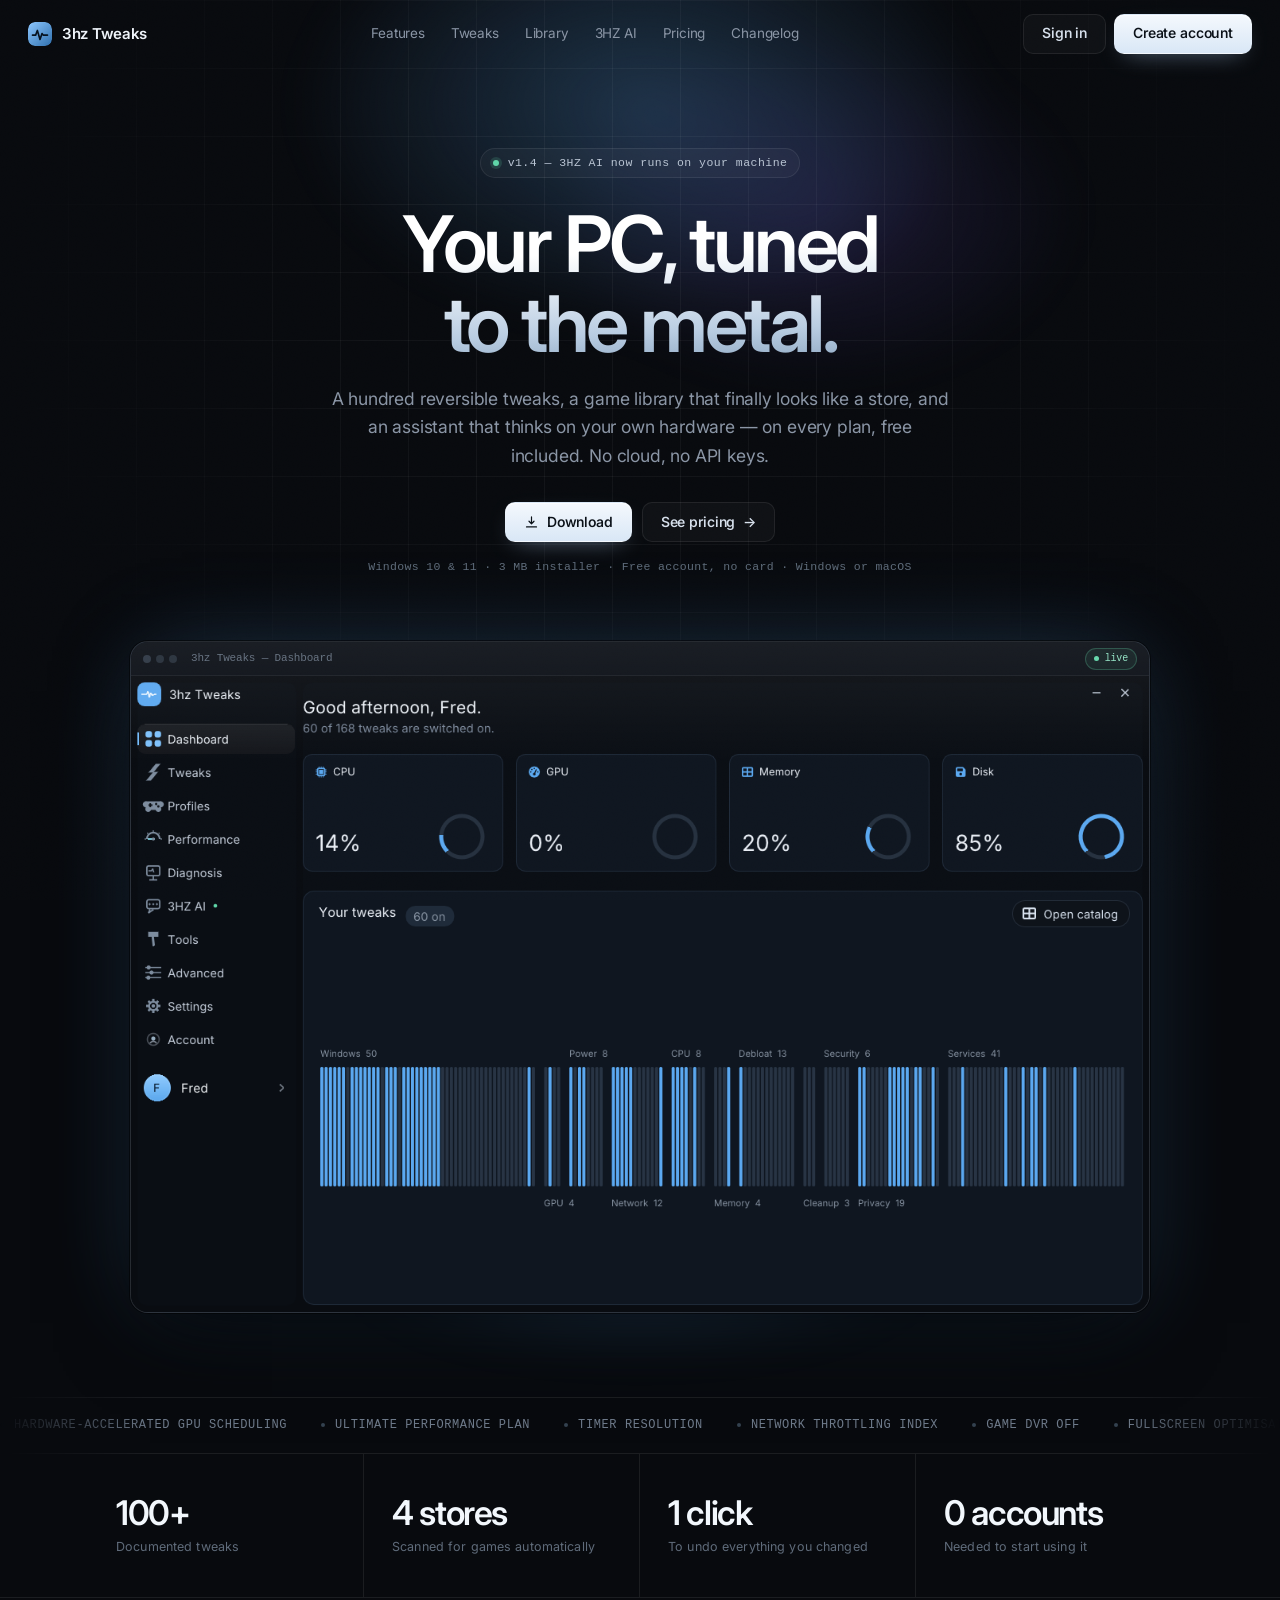
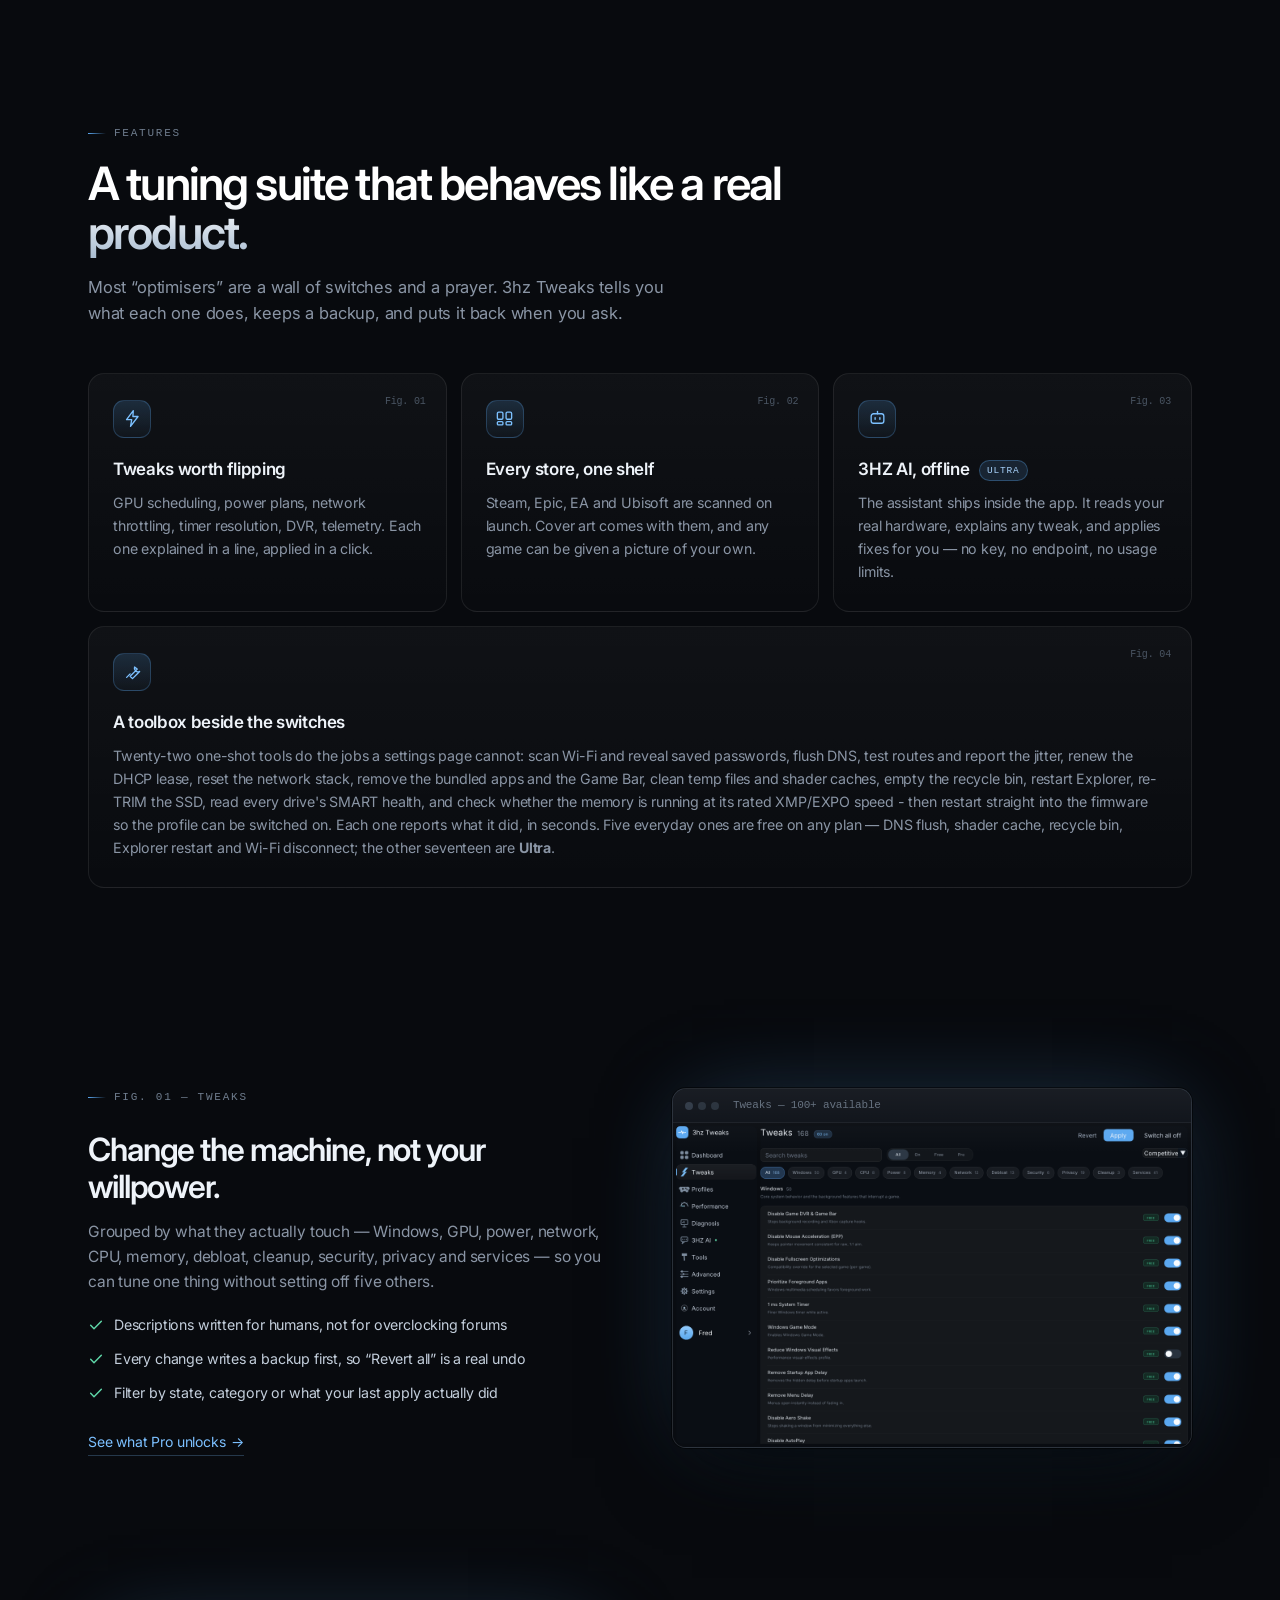
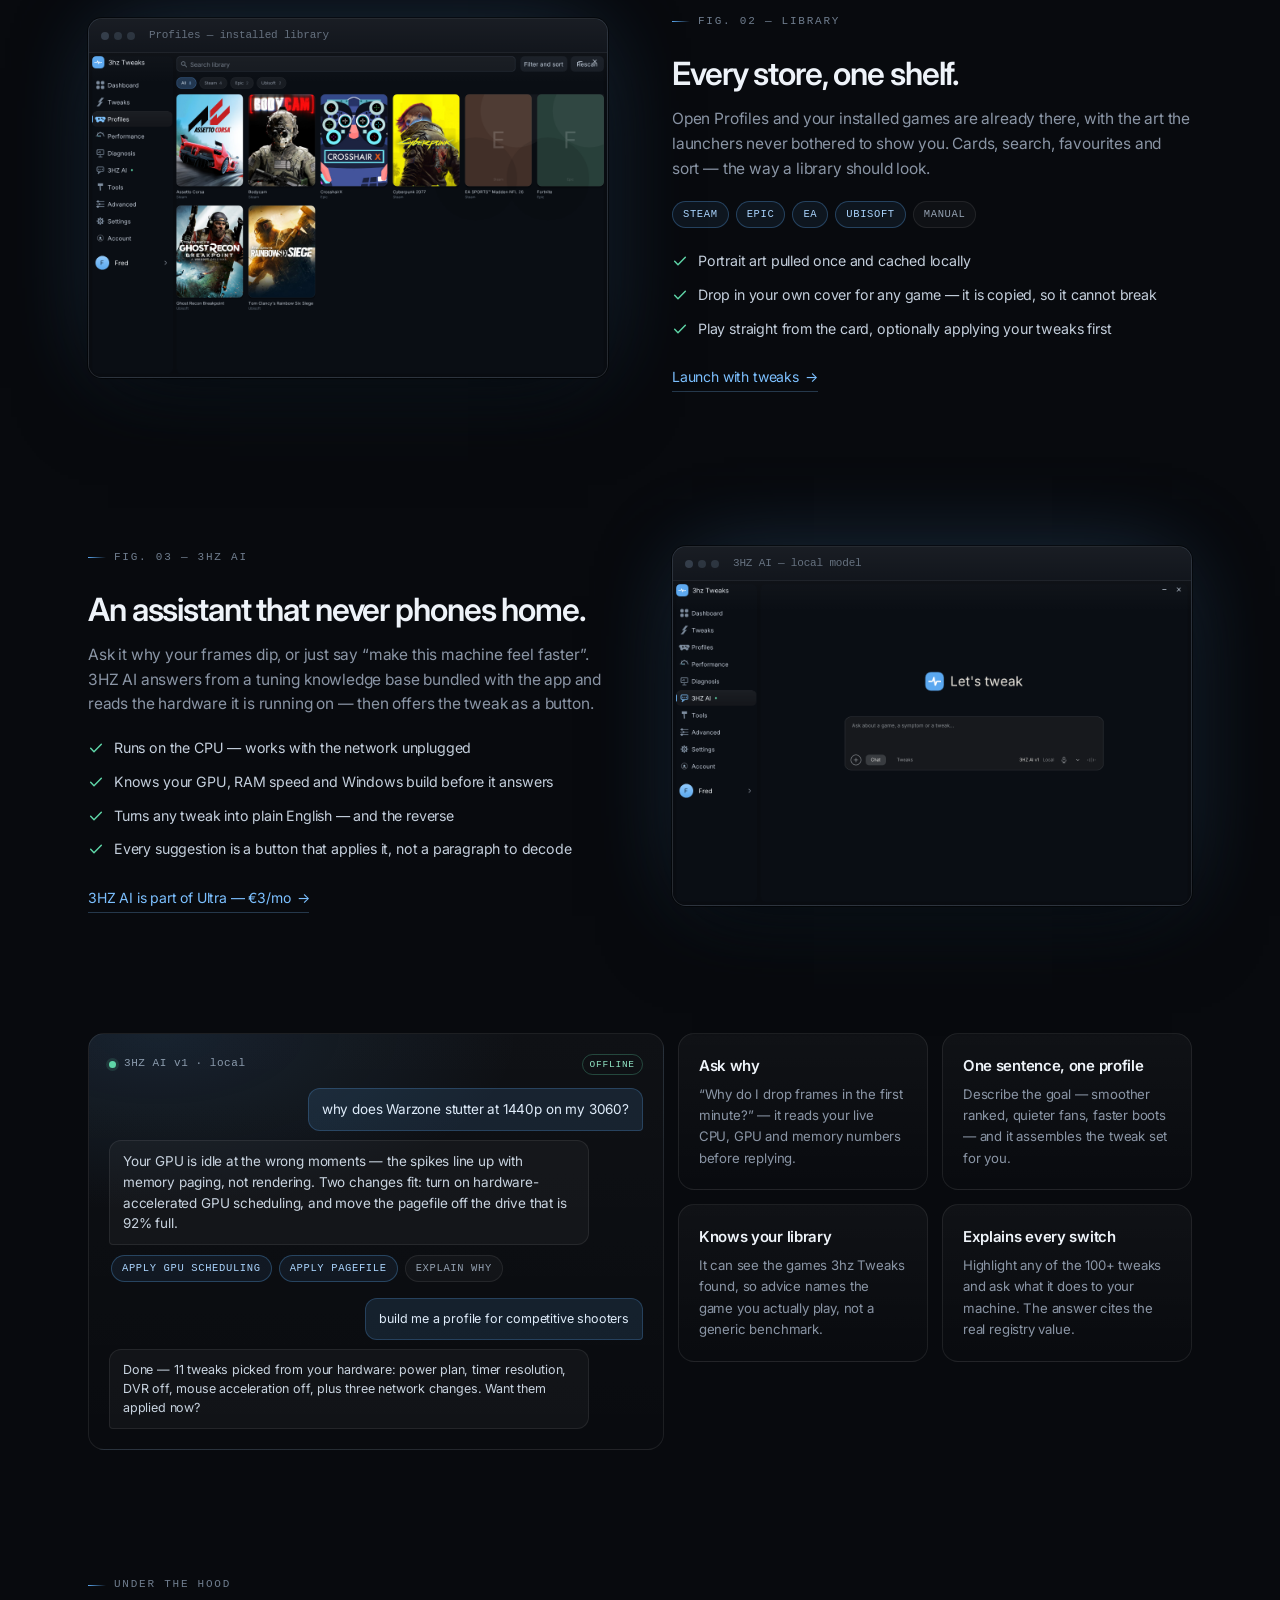
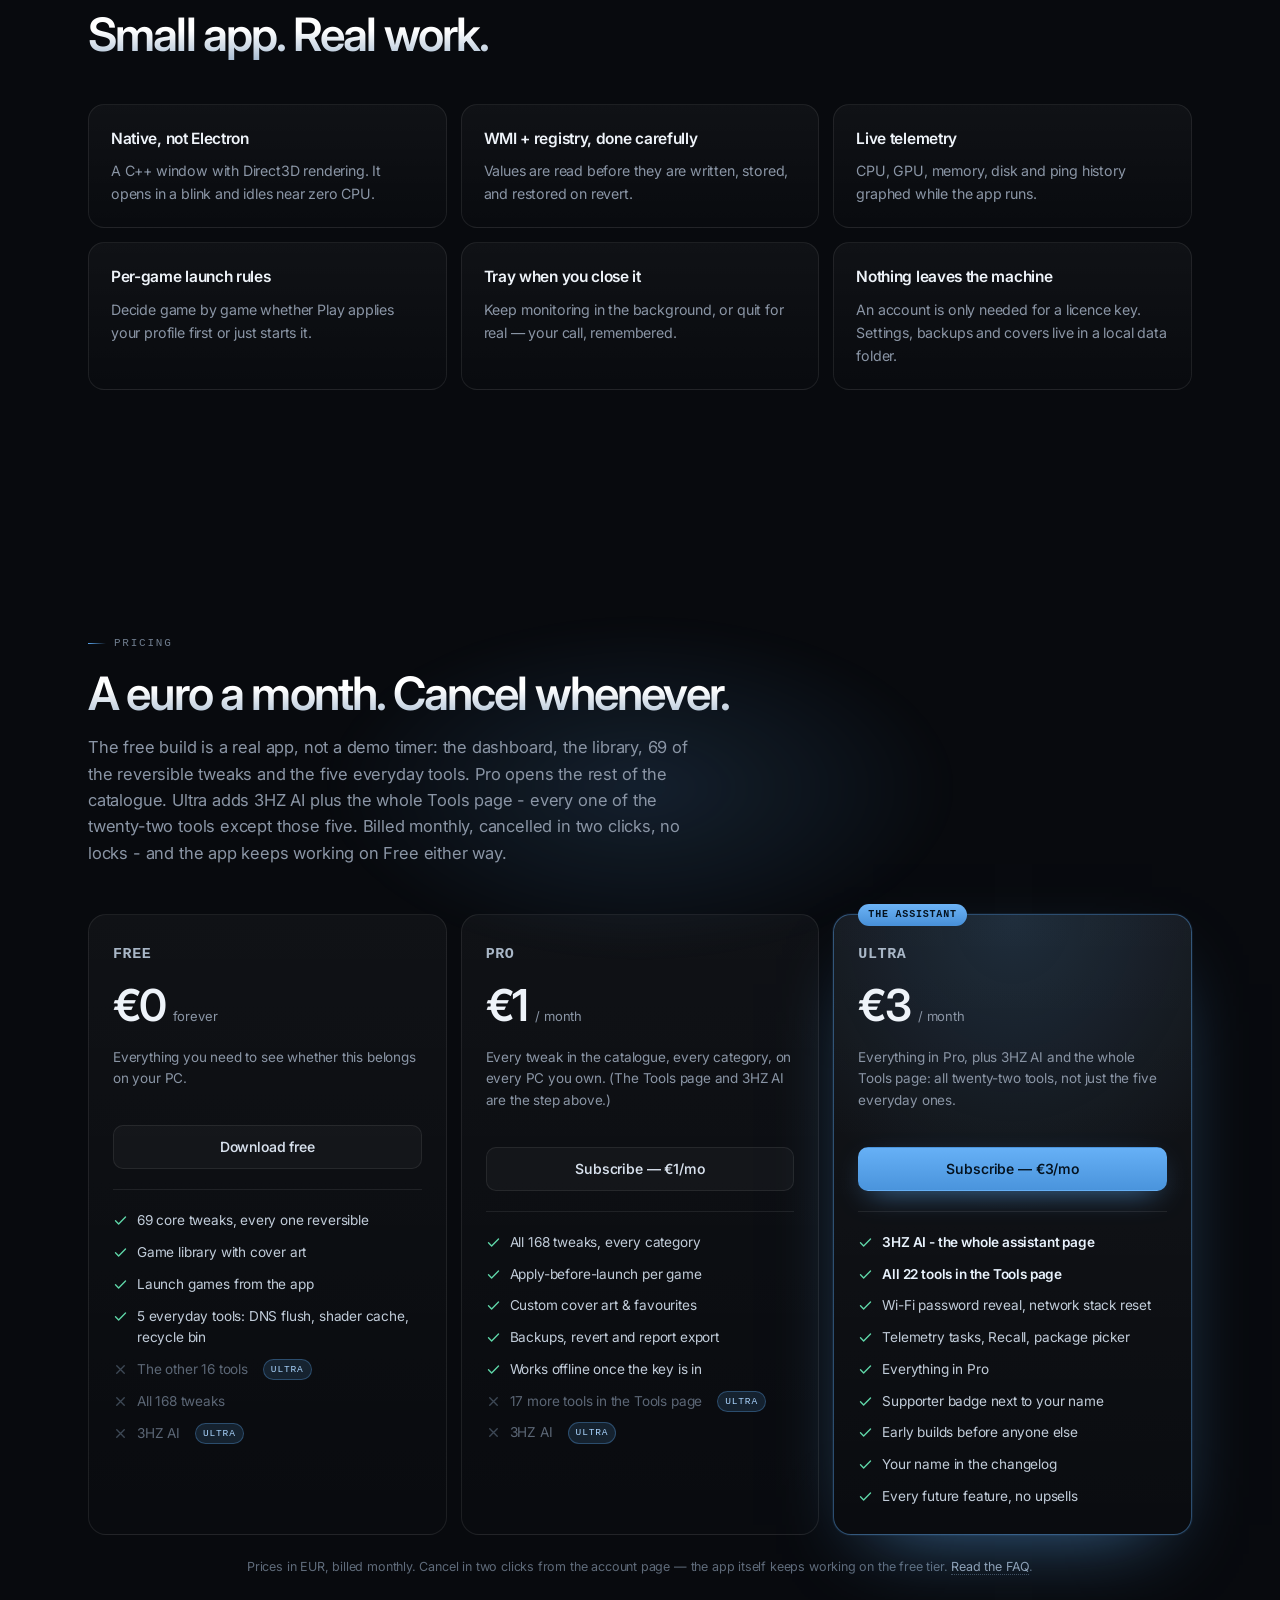
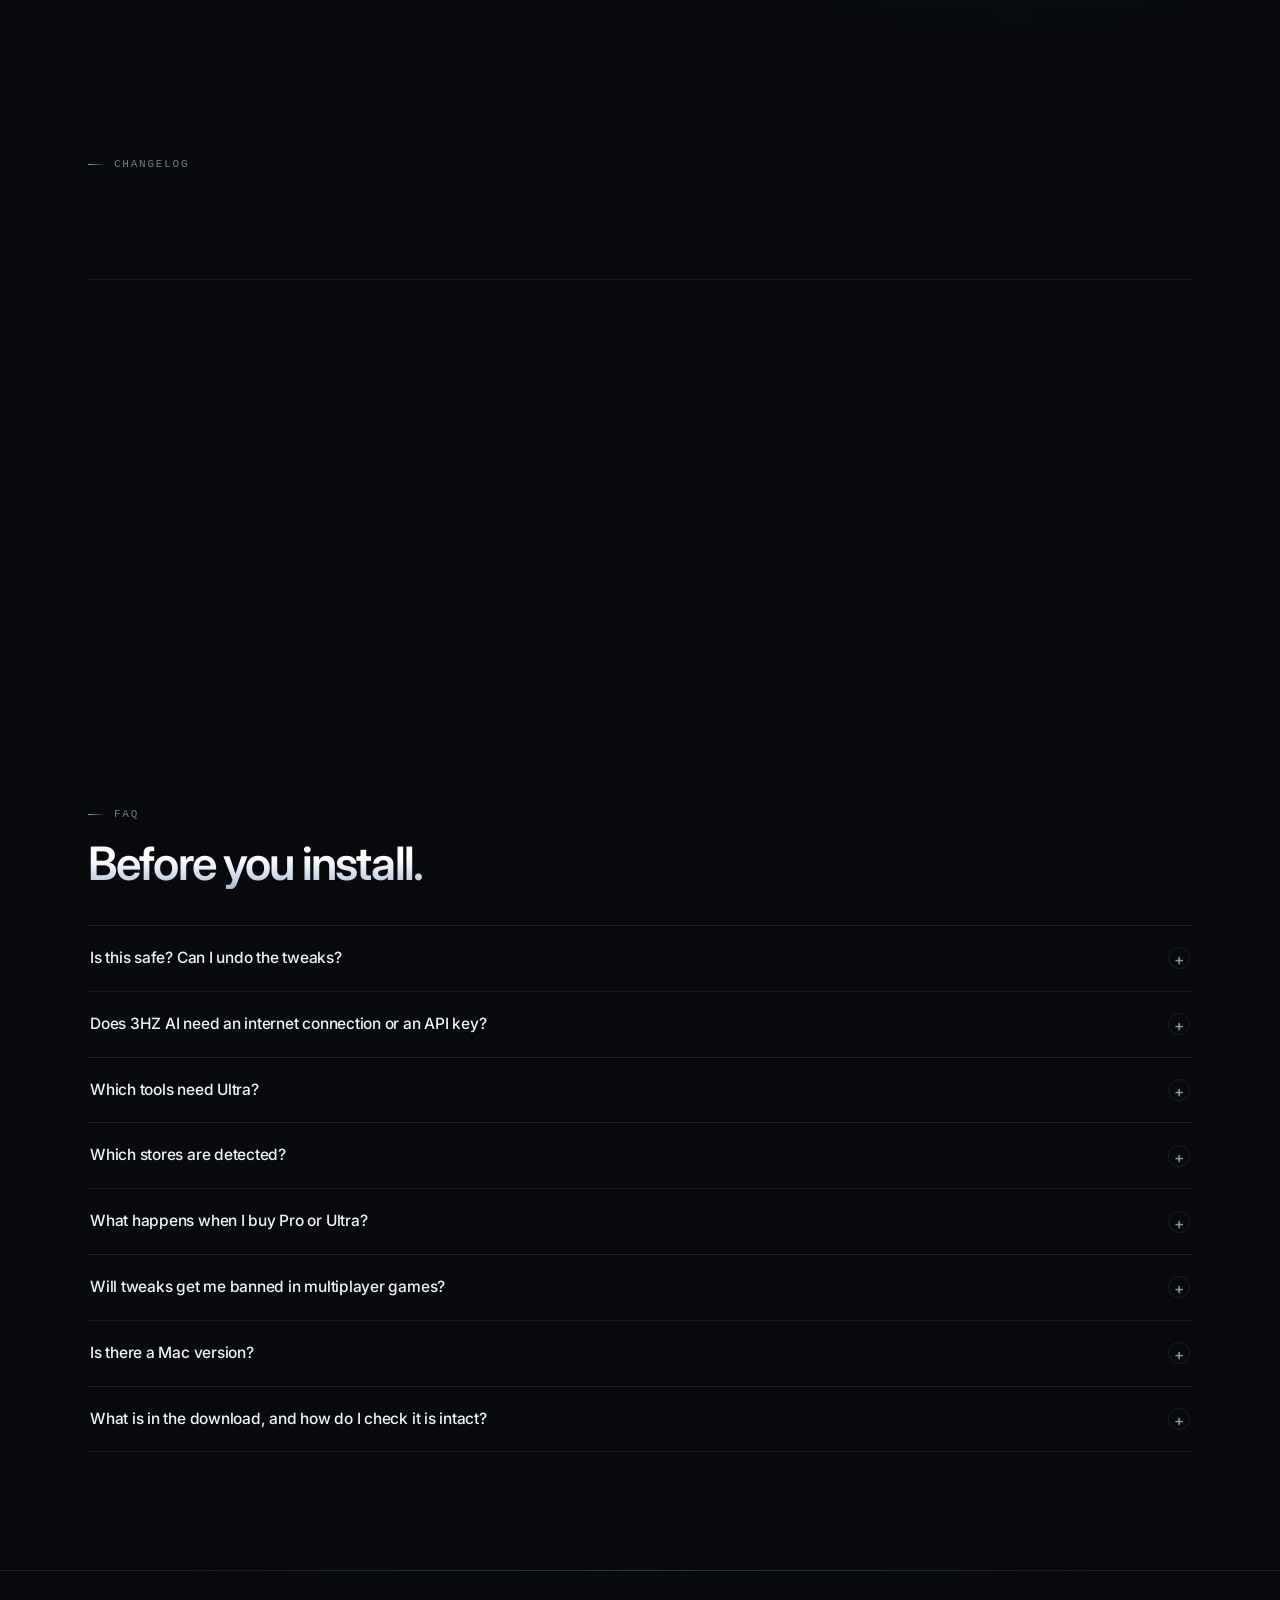
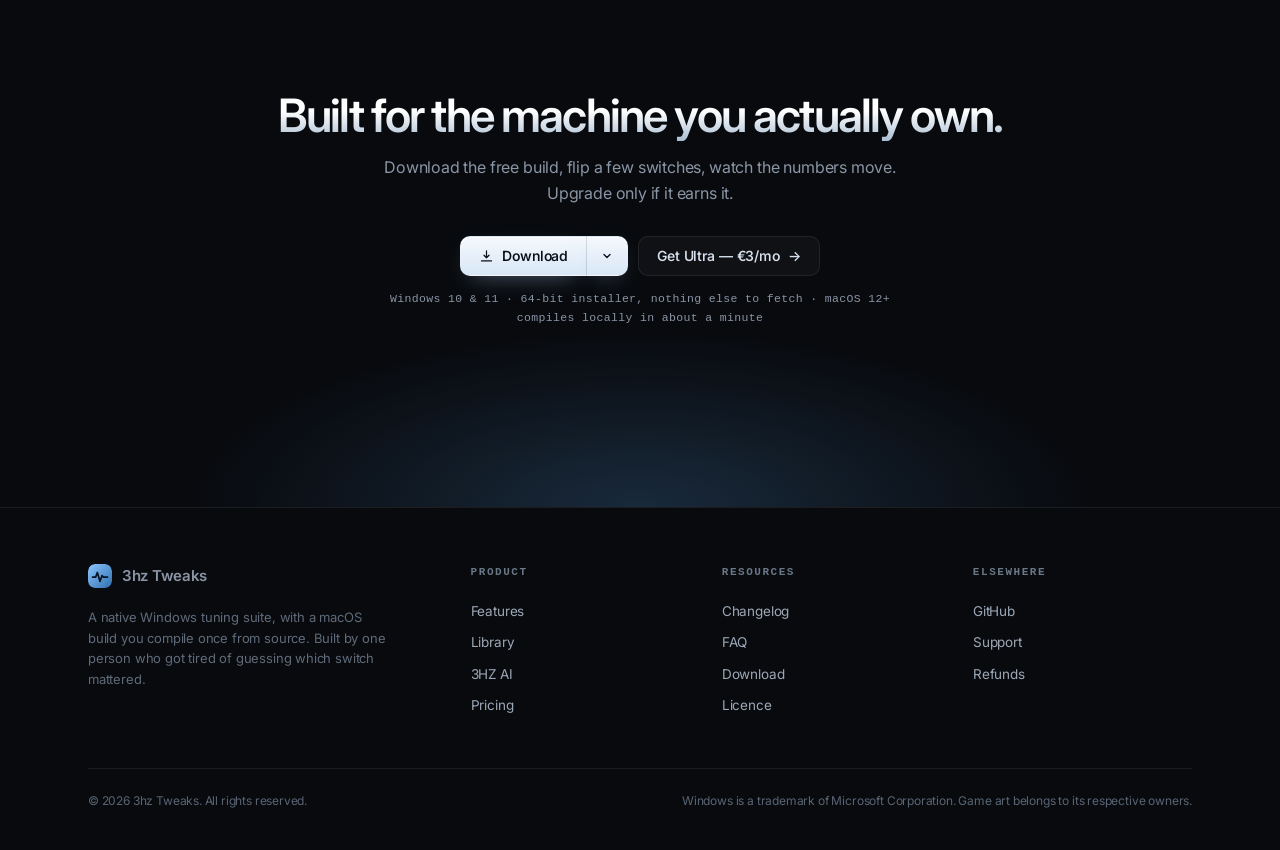
==== commit 4879a07c: "Bump the stylesheet version for the panel spacing fix v5 was already cached with the wider note, so " ====
--- a/qa/index.html
+++ b/qa/index.html
@@ -14,7 +14,7 @@
 <link rel="preconnect" href="https://fonts.googleapis.com">
 <link rel="preconnect" href="https://fonts.gstatic.com" crossorigin>
 <link href="https://fonts.googleapis.com/css2?family=Inter:wght@400;450;500;550;600;700&display=swap" rel="stylesheet">
-<link rel="stylesheet" href="assets/styles.css?v=4">
+<link rel="stylesheet" href="assets/styles.css?v=6">
 </head>
 <body id="top">
 <div class="noise" aria-hidden="true"></div>
@@ -574,13 +574,13 @@
             Download
           </a>
           <button class="btn primary dl-caret" id="dlToggle" type="button"
-                  aria-haspopup="true" aria-expanded="false" aria-controls="dlMenu" aria-label="Choose Windows or macOS">
+                  aria-expanded="false" aria-controls="dlMenu" aria-label="Choose Windows or macOS">
             <svg width="12" height="12" viewBox="0 0 24 24" fill="none" stroke="currentColor" stroke-width="2.7" aria-hidden="true">
               <path d="m6 9 6 6 6-6" stroke-linecap="round" stroke-linejoin="round"/>
             </svg>
           </button>
-          <div class="dl-menu" id="dlMenu" role="menu" aria-label="Download options">
-            <a class="dl-item" role="menuitem" style="--i:0" href="../download/3hzTweaks-Setup.zip" download="3hzTweaks-Setup.zip">
+          <nav class="dl-menu" id="dlMenu" aria-label="Download options">
+            <a class="dl-item" style="--i:0" href="../download/3hzTweaks-Setup.zip" download="3hzTweaks-Setup.zip">
               <span class="dl-ico" aria-hidden="true">
                 <svg width="16" height="16" viewBox="0 0 24 24" fill="currentColor">
                   <path d="M3 5.7 10.2 4.7v6.6H3zM11.4 4.5 21 3.1v8.2h-9.6zM3 12.7h7.2v6.6L3 18.3zM11.4 12.7H21V21l-9.6-1.4z"/>
@@ -594,7 +594,7 @@
                 <path d="m9 5 7 7-7 7" stroke-linecap="round" stroke-linejoin="round"/>
               </svg>
             </a>
-            <a class="dl-item" role="menuitem" style="--i:1" href="../download/3hzTweaks-Portable.zip" download="3hzTweaks-Portable.zip">
+            <a class="dl-item" style="--i:1" href="../download/3hzTweaks-Portable.zip" download="3hzTweaks-Portable.zip">
               <span class="dl-ico" aria-hidden="true">
                 <svg width="16" height="16" viewBox="0 0 24 24" fill="none" stroke="currentColor" stroke-width="1.7">
                   <rect x="3" y="7" width="18" height="13" rx="2.5"/>
@@ -609,7 +609,7 @@
                 <path d="m9 5 7 7-7 7" stroke-linecap="round" stroke-linejoin="round"/>
               </svg>
             </a>
-            <a class="dl-item" role="menuitem" style="--i:2" href="../download/3hzTweaks-macOS-source.zip" download="3hzTweaks-macOS-source.zip">
+            <a class="dl-item" style="--i:2" href="../download/3hzTweaks-macOS-source.zip" download="3hzTweaks-macOS-source.zip">
               <span class="dl-ico" aria-hidden="true">
                 <svg width="16" height="16" viewBox="0 0 24 24" fill="currentColor">
                   <path d="M16.37 12.7c.02 2.9 2.54 3.86 2.57 3.88-.02.06-.4 1.37-1.32 2.72-.8 1.17-1.63 2.33-2.94 2.36-1.29.02-1.7-.76-3.17-.76-1.47 0-1.93.73-3.15.78-1.26.05-2.22-1.26-3.03-2.42-1.65-2.39-2.91-6.75-1.22-9.7.84-1.46 2.34-2.39 3.97-2.41 1.24-.02 2.4.83 3.16.83.75 0 2.17-1.03 3.66-.88.62.03 2.37.25 3.49 1.89-.09.06-2.08 1.22-2.02 3.71ZM13.9 3.6c.67-.81 1.12-1.94 1-3.07-.96.04-2.13.64-2.82 1.45-.62.72-1.16 1.87-1.02 2.98 1.07.08 2.17-.55 2.84-1.36Z"/>
@@ -624,7 +624,7 @@
               </svg>
             </a>
             <p class="dl-note">Checksums for all three are in the <a href="#faq">FAQ</a>.</p>
-          </div>
+          </nav>
         </div>
         <button class="btn ghost" data-buy="ultra">Get Ultra — €3/mo <span class="arrow">→</span></button>
       </div>
@@ -827,6 +827,6 @@
   </div>
 </div>
 
-<script src="assets/app.js?v=7"></script>
+<script src="assets/app.js?v=8"></script>
 </body>
 </html>
--- a/qa/assets/styles.css
+++ b/qa/assets/styles.css
@@ -308,7 +308,8 @@
 .dl-go { margin-left: auto; flex: none; color: var(--dimmer); transition: transform 0.22s var(--ease), color 0.2s; }
 .dl-item:hover .dl-go { transform: translateX(3px); color: var(--text); }
 
-.dl-note {
+/* .cta-final p is more specific, so name the panel here */
+.dl-menu .dl-note {
   margin: 2px 0 0;
   padding: 9px 12px 5px;
   border-top: 1px solid var(--line);
@@ -317,8 +318,8 @@
   letter-spacing: 0.02em;
   color: var(--dimmer);
 }
-.dl-note a { color: var(--dim); border-bottom: 1px solid var(--line-strong); }
-.dl-note a:hover { color: var(--text); }
+.dl-menu .dl-note a { color: var(--dim); border-bottom: 1px solid var(--line-strong); }
+.dl-menu .dl-note a:hover { color: var(--text); }
 
 /* ---------------------------------------------------------------- hero ---- */
 .hero {
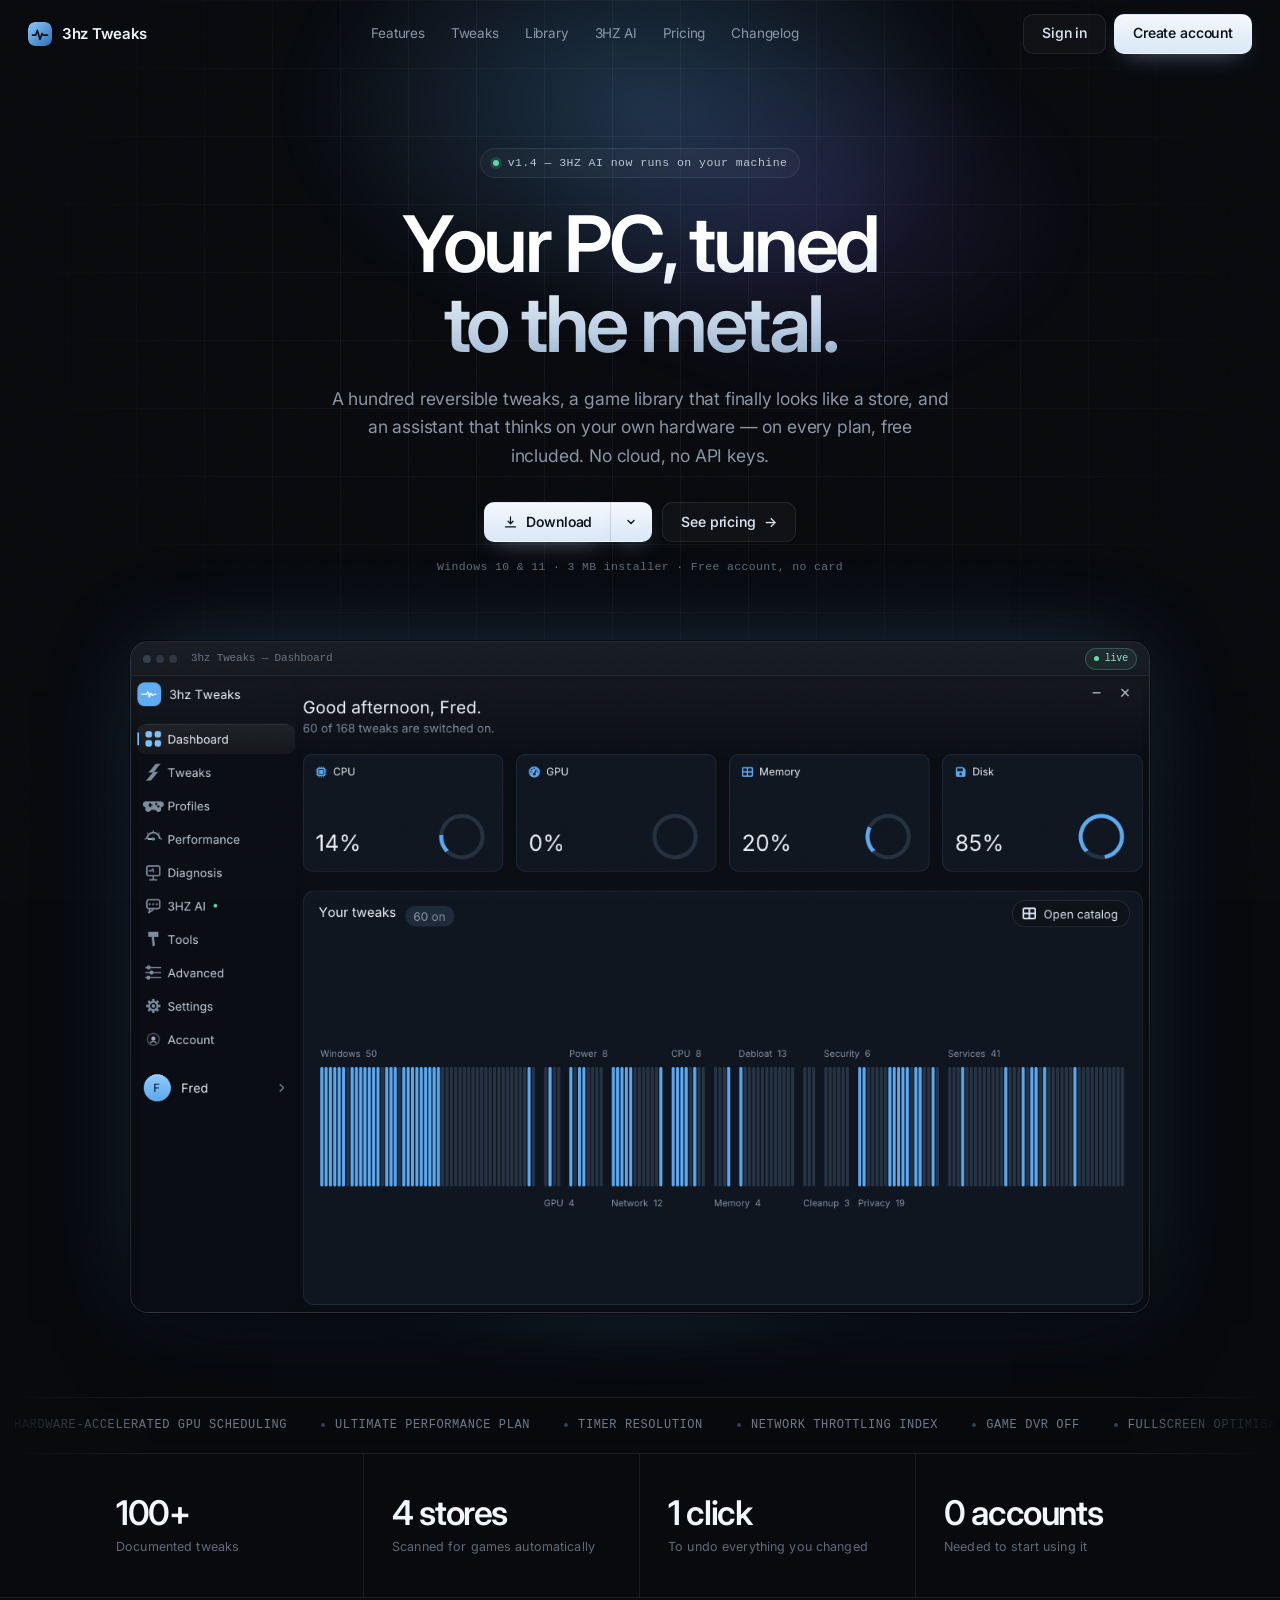
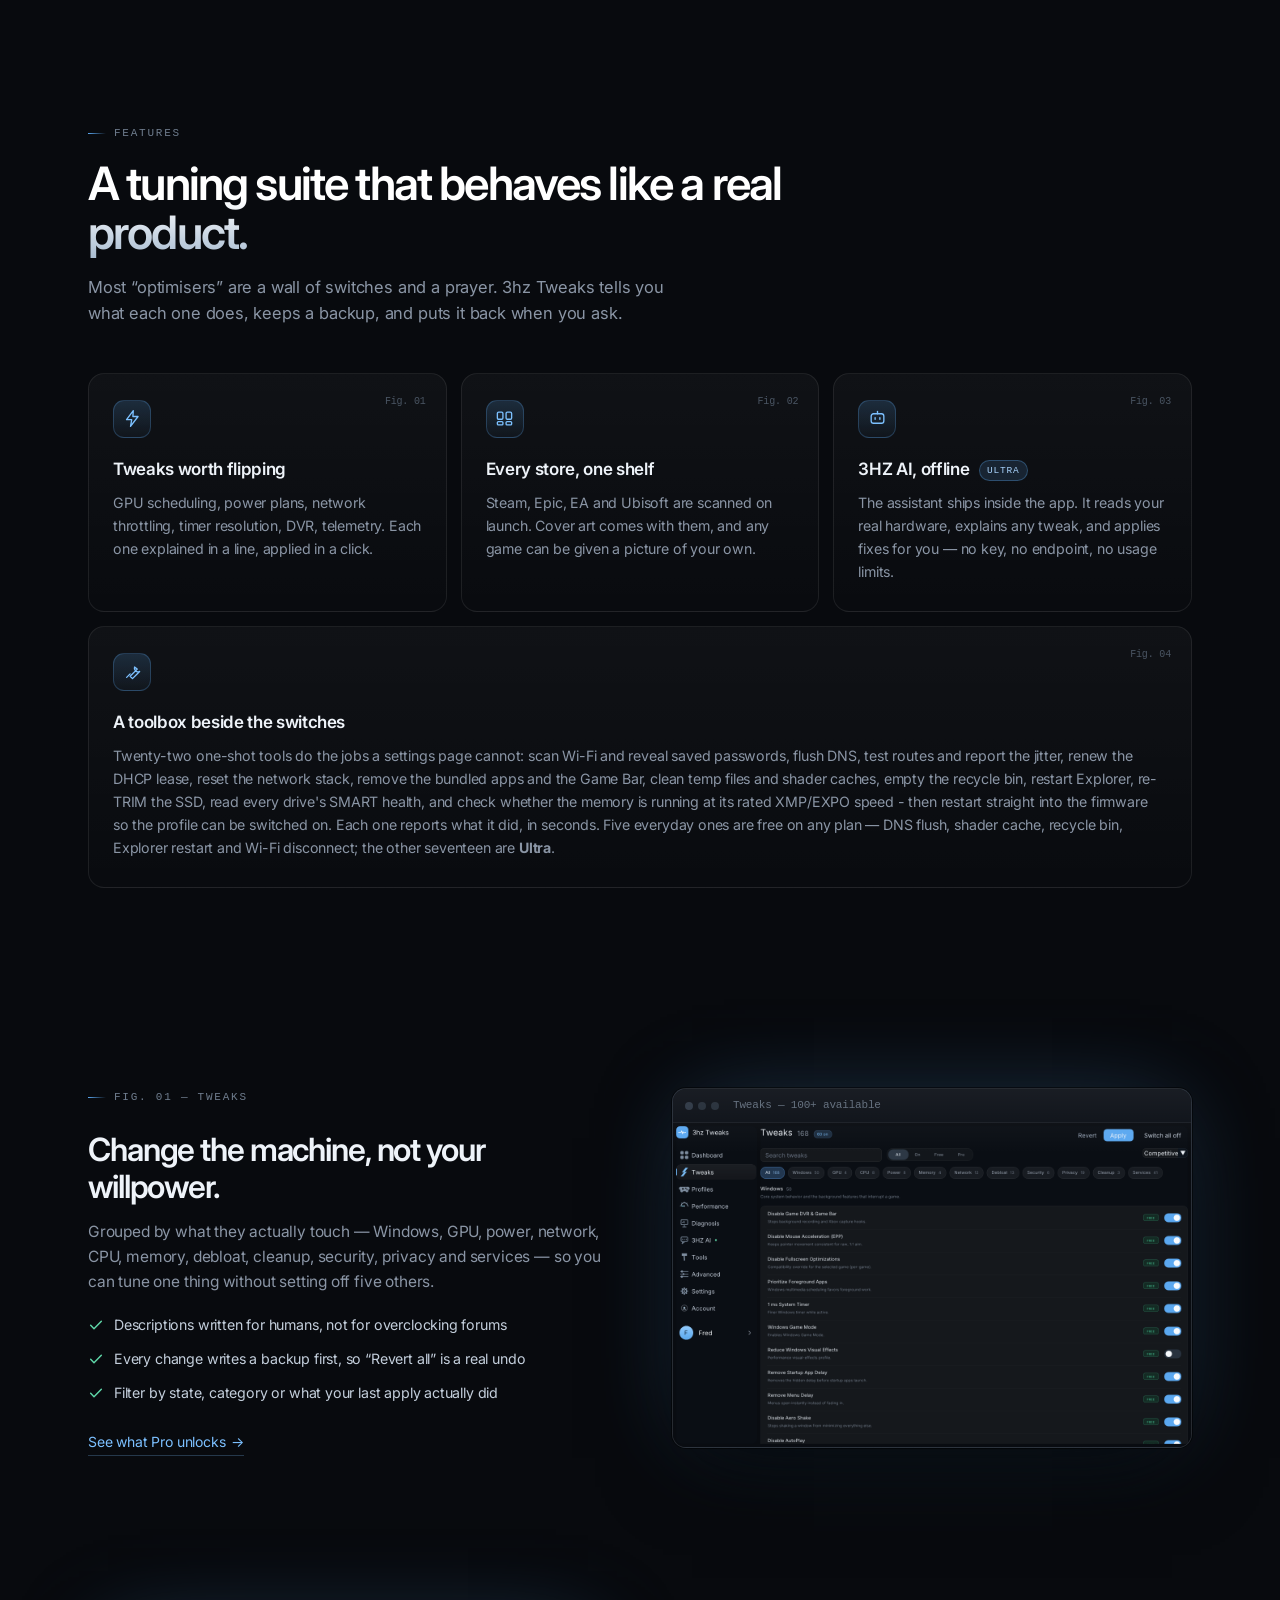
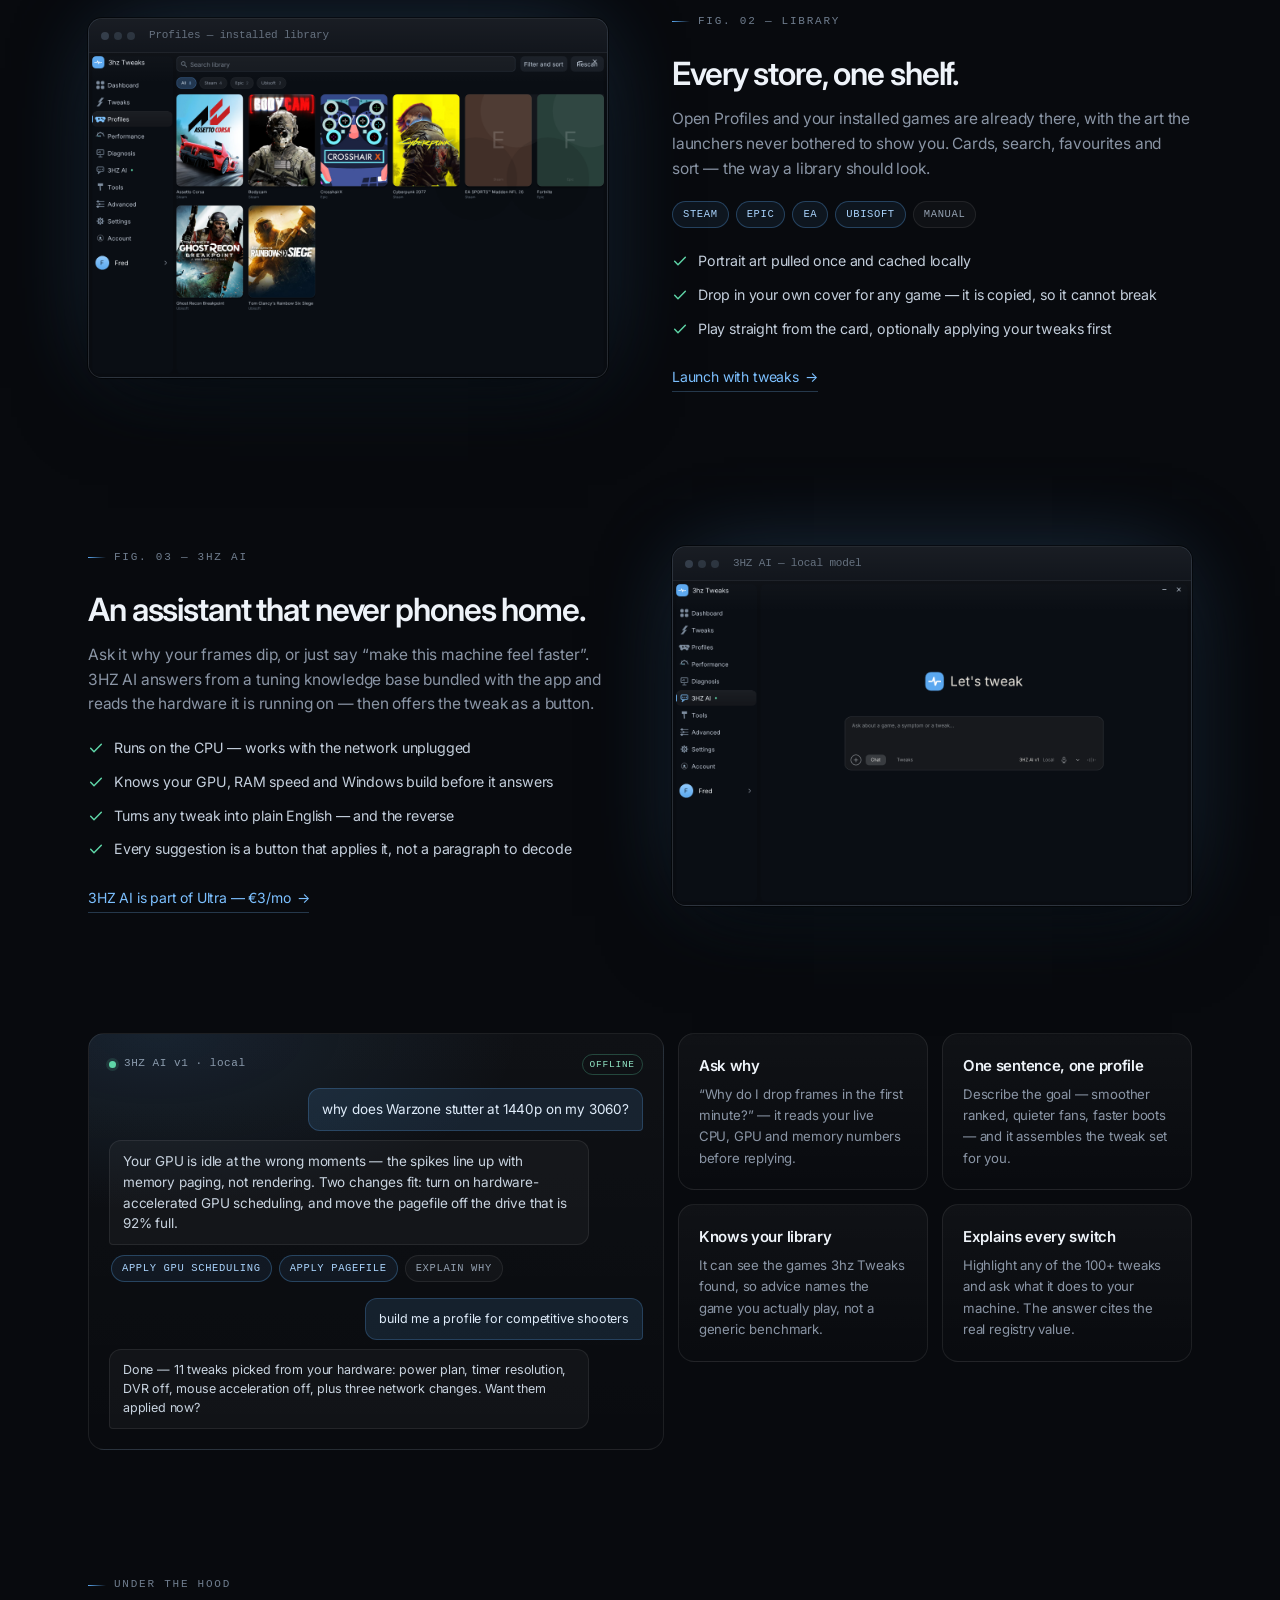
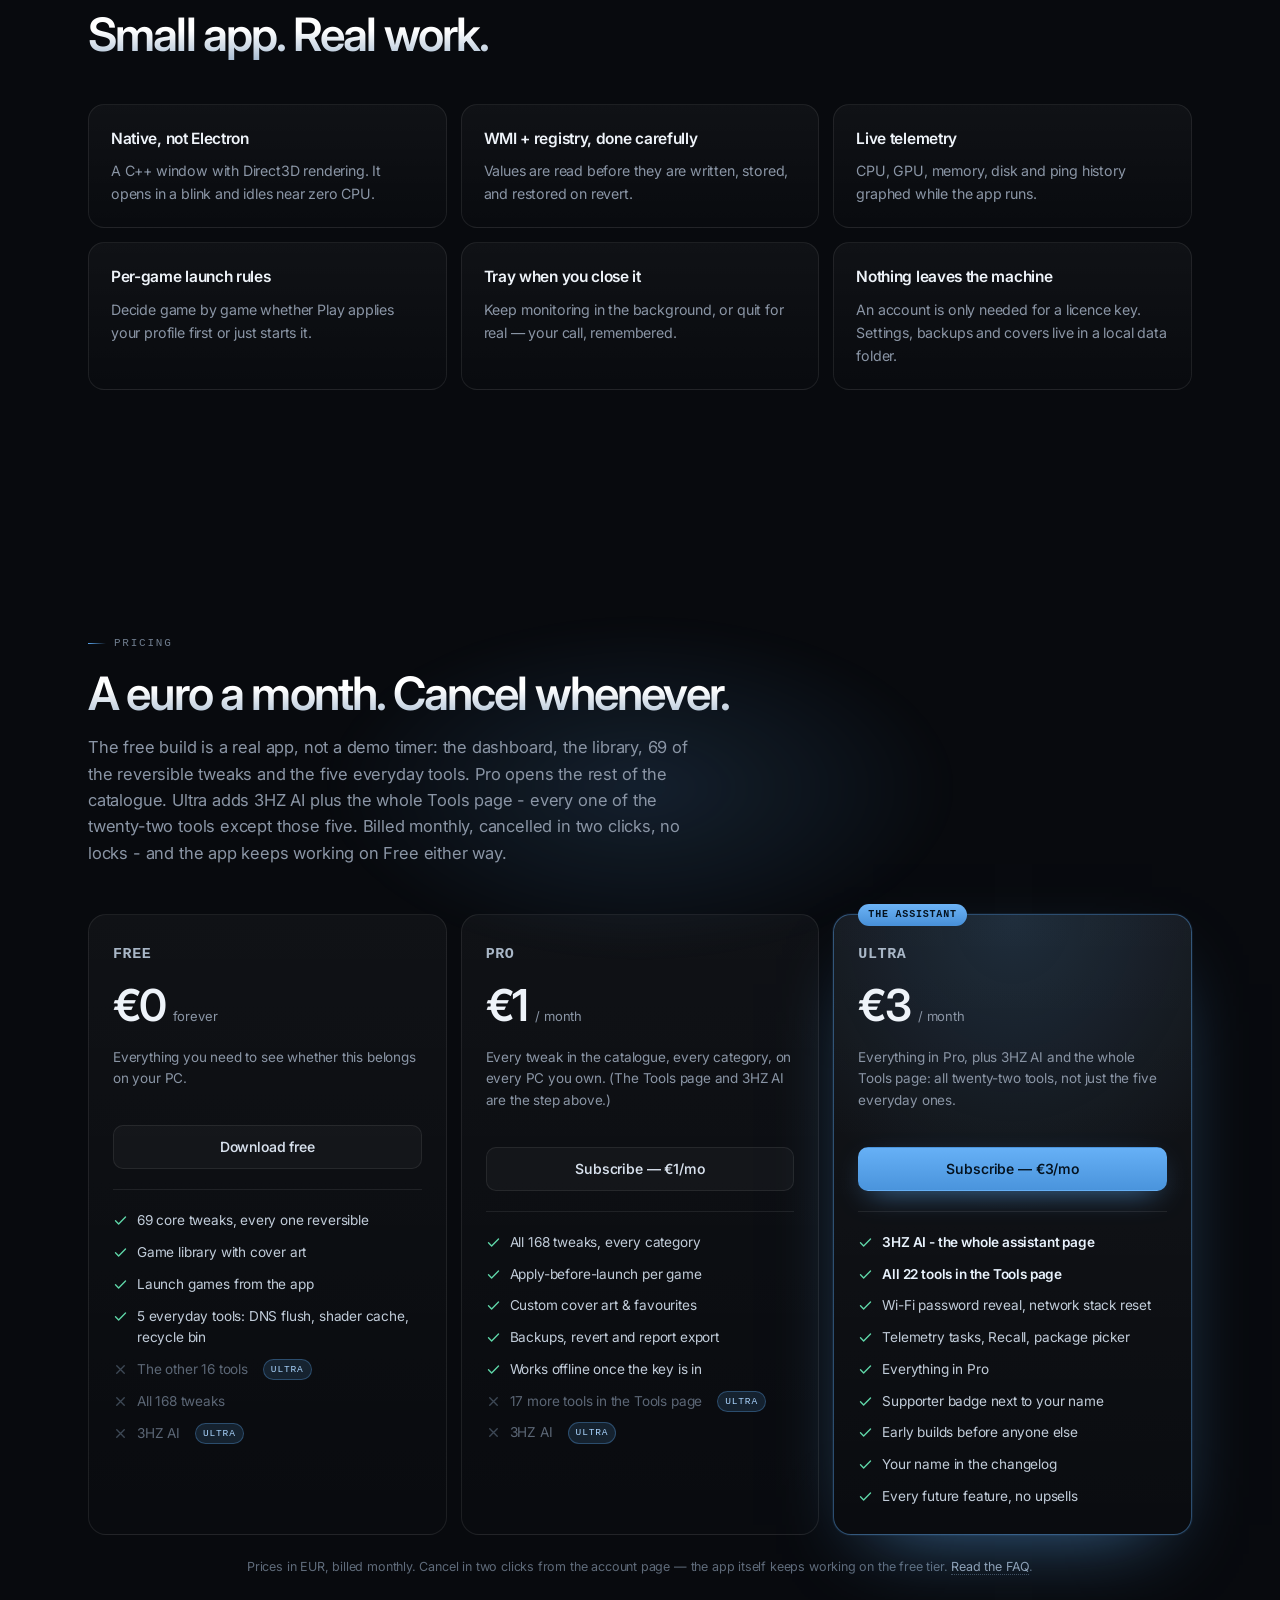
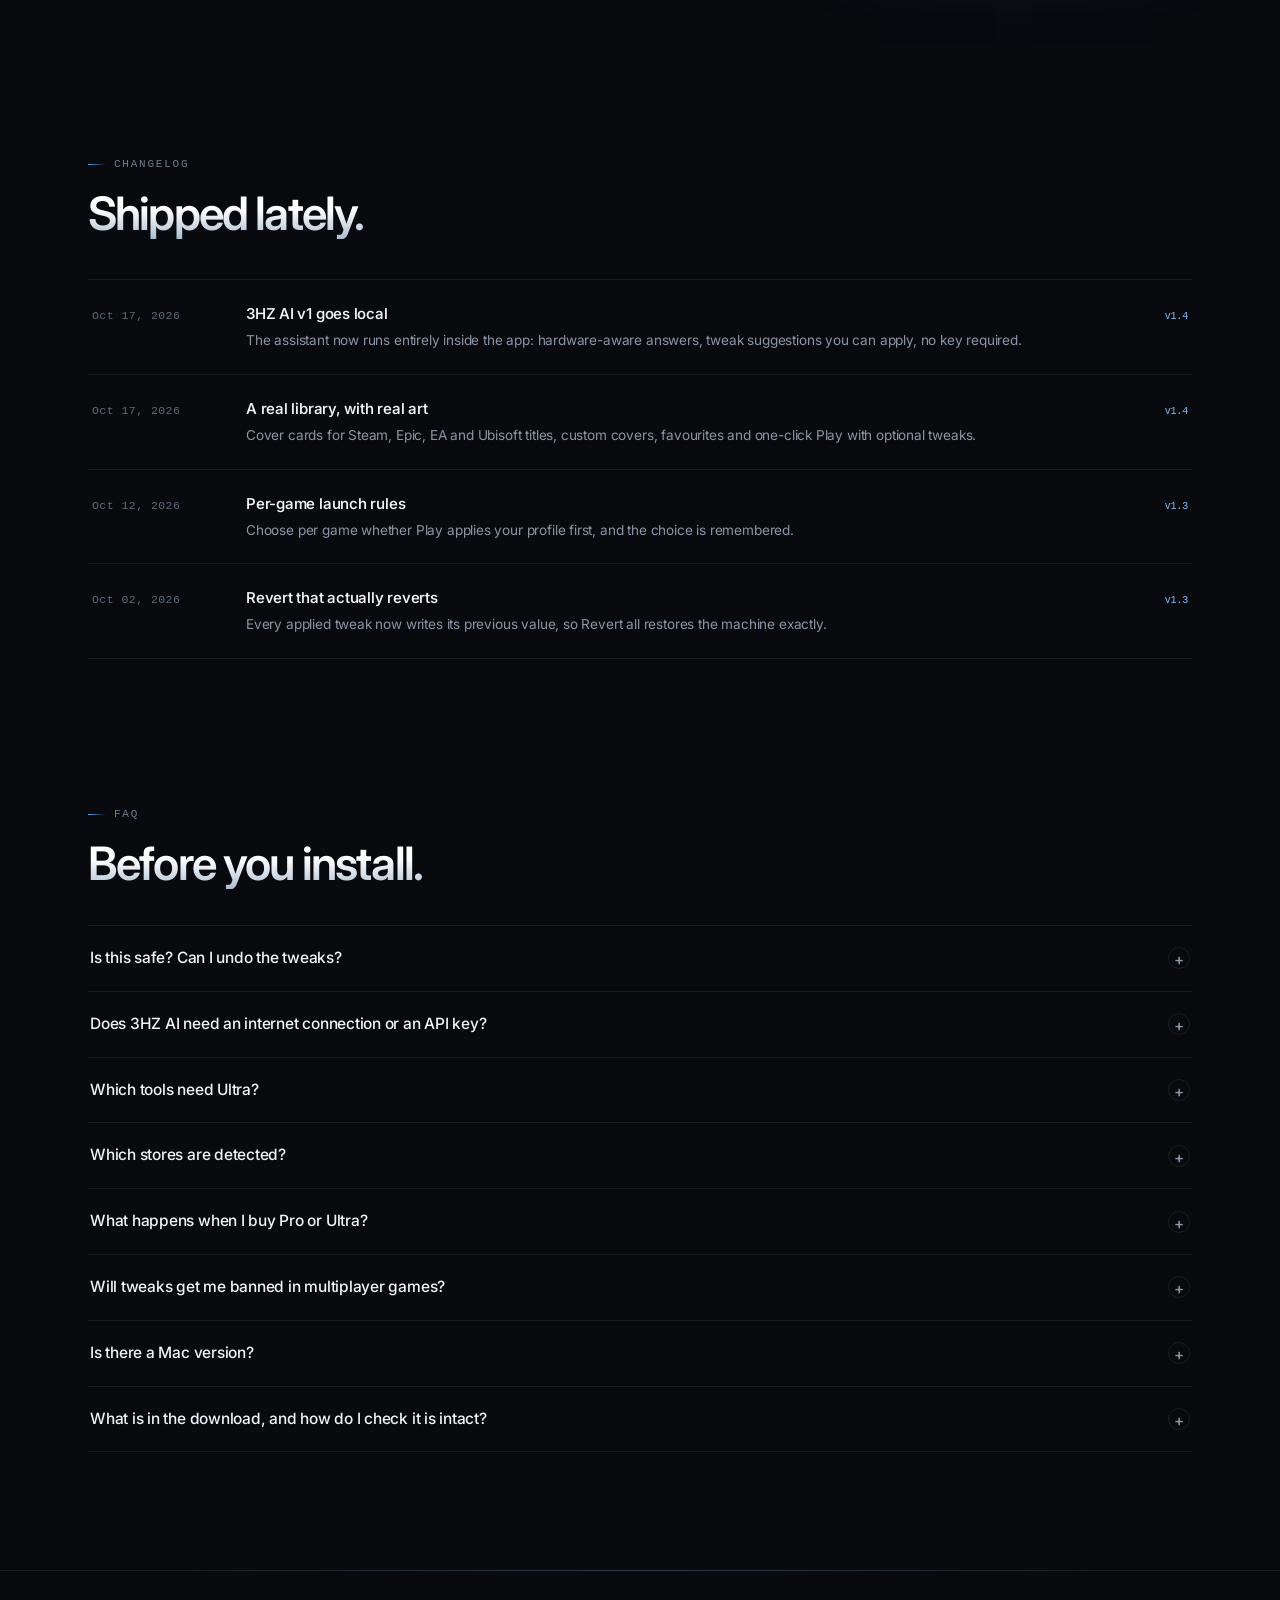
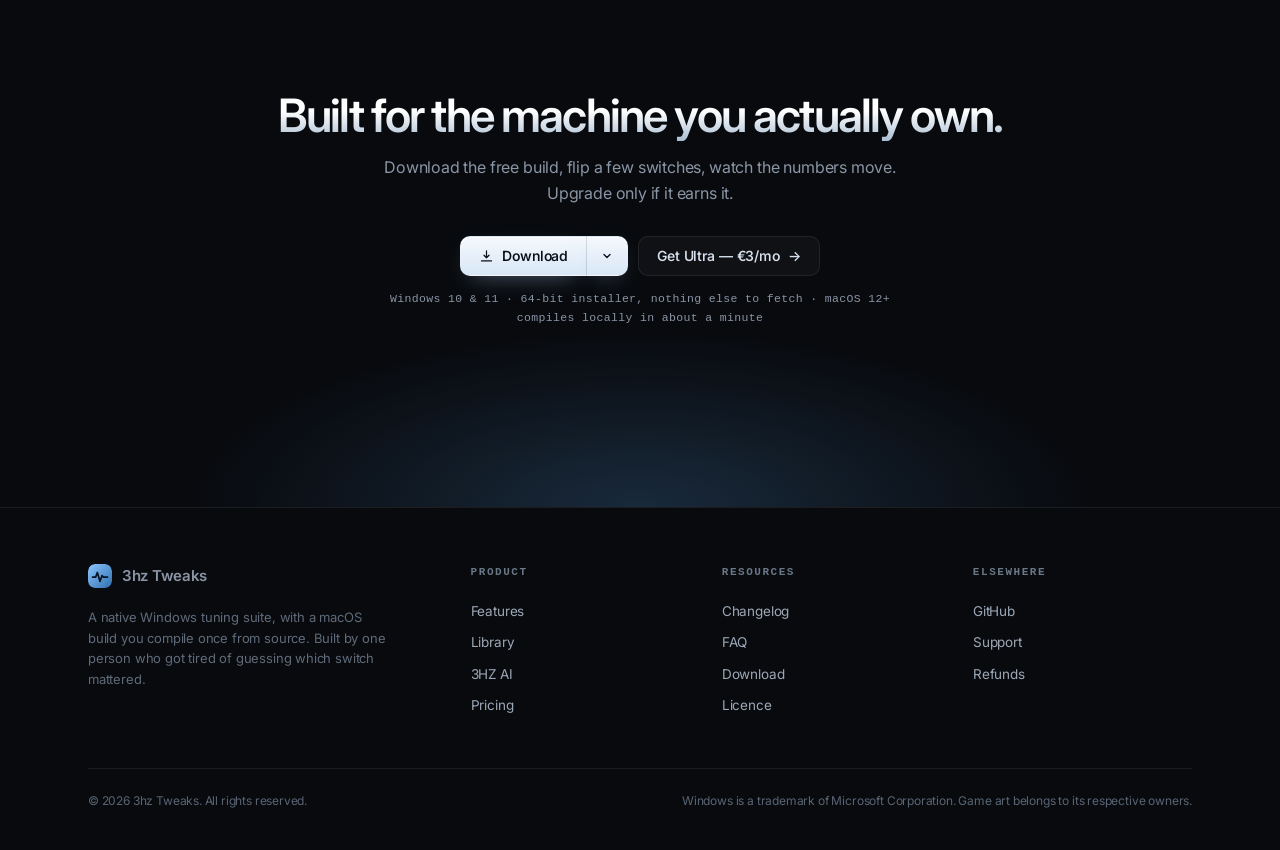
==== commit 303729f1: "Put the platform download menu in the hero too The first screen now carries the same split control a" ====
--- a/qa/index.html
+++ b/qa/index.html
@@ -14,7 +14,7 @@
 <link rel="preconnect" href="https://fonts.googleapis.com">
 <link rel="preconnect" href="https://fonts.gstatic.com" crossorigin>
 <link href="https://fonts.googleapis.com/css2?family=Inter:wght@400;450;500;550;600;700&display=swap" rel="stylesheet">
-<link rel="stylesheet" href="assets/styles.css?v=6">
+<link rel="stylesheet" href="assets/styles.css?v=7">
 </head>
 <body id="top">
 <div class="noise" aria-hidden="true"></div>
@@ -75,15 +75,69 @@
         assistant that thinks on your own hardware — on every plan, free included. No cloud, no API keys.
       </p>
       <div class="hero-cta reveal" style="--d:180ms">
-        <a class="btn primary" href="#download">
-          <svg width="15" height="15" viewBox="0 0 24 24" fill="none" stroke="currentColor" stroke-width="1.9">
-            <path d="M12 3v11m0 0 4-4m-4 4-4-4M4 19h16" stroke-linecap="round" stroke-linejoin="round"/>
-          </svg>
-          Download
-        </a>
+        <div class="dl-split">
+          <a class="btn primary dl-main" href="../download/3hzTweaks-Setup.zip" download="3hzTweaks-Setup.zip">
+            <svg width="15" height="15" viewBox="0 0 24 24" fill="none" stroke="currentColor" stroke-width="1.9" aria-hidden="true">
+              <path d="M12 3v11m0 0 4-4m-4 4-4-4M4 19h16" stroke-linecap="round" stroke-linejoin="round"/>
+            </svg>
+            Download
+          </a>
+          <button class="btn primary dl-caret" type="button"
+                  aria-expanded="false" aria-controls="dlMenuHero" aria-label="Choose Windows or macOS">
+            <svg width="12" height="12" viewBox="0 0 24 24" fill="none" stroke="currentColor" stroke-width="2.7" aria-hidden="true">
+              <path d="m6 9 6 6 6-6" stroke-linecap="round" stroke-linejoin="round"/>
+            </svg>
+          </button>
+          <nav class="dl-menu" id="dlMenuHero" aria-label="Download options">
+            <a class="dl-item" style="--i:0" href="../download/3hzTweaks-Setup.zip" download="3hzTweaks-Setup.zip">
+              <span class="dl-ico" aria-hidden="true">
+                <svg width="16" height="16" viewBox="0 0 24 24" fill="currentColor">
+                  <path d="M3 5.7 10.2 4.7v6.6H3zM11.4 4.5 21 3.1v8.2h-9.6zM3 12.7h7.2v6.6L3 18.3zM11.4 12.7H21V21l-9.6-1.4z"/>
+                </svg>
+              </span>
+              <span class="dl-txt">
+                <strong>Windows <em class="dl-badge">recommended</em></strong>
+                <small>Installer · 10 &amp; 11, 64-bit · 3 MB</small>
+              </span>
+              <svg class="dl-go" width="13" height="13" viewBox="0 0 24 24" fill="none" stroke="currentColor" stroke-width="2" aria-hidden="true">
+                <path d="m9 5 7 7-7 7" stroke-linecap="round" stroke-linejoin="round"/>
+              </svg>
+            </a>
+            <a class="dl-item" style="--i:1" href="../download/3hzTweaks-Portable.zip" download="3hzTweaks-Portable.zip">
+              <span class="dl-ico" aria-hidden="true">
+                <svg width="16" height="16" viewBox="0 0 24 24" fill="none" stroke="currentColor" stroke-width="1.7">
+                  <rect x="3" y="7" width="18" height="13" rx="2.5"/>
+                  <path d="M8 7V5.6A1.6 1.6 0 0 1 9.6 4h4.8A1.6 1.6 0 0 1 16 5.6V7M3 12h18" stroke-linecap="round"/>
+                </svg>
+              </span>
+              <span class="dl-txt">
+                <strong>Windows portable</strong>
+                <small>No installer · unzip anywhere · 2 MB</small>
+              </span>
+              <svg class="dl-go" width="13" height="13" viewBox="0 0 24 24" fill="none" stroke="currentColor" stroke-width="2" aria-hidden="true">
+                <path d="m9 5 7 7-7 7" stroke-linecap="round" stroke-linejoin="round"/>
+              </svg>
+            </a>
+            <a class="dl-item" style="--i:2" href="../download/3hzTweaks-macOS-source.zip" download="3hzTweaks-macOS-source.zip">
+              <span class="dl-ico" aria-hidden="true">
+                <svg width="16" height="16" viewBox="0 0 24 24" fill="currentColor">
+                  <path d="M16.37 12.7c.02 2.9 2.54 3.86 2.57 3.88-.02.06-.4 1.37-1.32 2.72-.8 1.17-1.63 2.33-2.94 2.36-1.29.02-1.7-.76-3.17-.76-1.47 0-1.93.73-3.15.78-1.26.05-2.22-1.26-3.03-2.42-1.65-2.39-2.91-6.75-1.22-9.7.84-1.46 2.34-2.39 3.97-2.41 1.24-.02 2.4.83 3.16.83.75 0 2.17-1.03 3.66-.88.62.03 2.37.25 3.49 1.89-.09.06-2.08 1.22-2.02 3.71ZM13.9 3.6c.67-.81 1.12-1.94 1-3.07-.96.04-2.13.64-2.82 1.45-.62.72-1.16 1.87-1.02 2.98 1.07.08 2.17-.55 2.84-1.36Z"/>
+                </svg>
+              </span>
+              <span class="dl-txt">
+                <strong>macOS</strong>
+                <small>12+ · source build, ~1 min · 2 MB</small>
+              </span>
+              <svg class="dl-go" width="13" height="13" viewBox="0 0 24 24" fill="none" stroke="currentColor" stroke-width="2" aria-hidden="true">
+                <path d="m9 5 7 7-7 7" stroke-linecap="round" stroke-linejoin="round"/>
+              </svg>
+            </a>
+            <p class="dl-note">Checksums for all three are in the <a href="#faq">FAQ</a>.</p>
+          </nav>
+        </div>
         <a class="btn ghost" href="#pricing">See pricing <span class="arrow">→</span></a>
       </div>
-      <p class="hero-meta reveal" style="--d:240ms">Windows 10 &amp; 11 · 3 MB installer · Free account, no card · <a href="#download">Windows or macOS</a></p>
+      <p class="hero-meta reveal" style="--d:240ms">Windows 10 &amp; 11 · 3 MB installer · Free account, no card</p>
     </div>
 
     <div class="hero-shot reveal" style="--d:300ms" data-tilt>
@@ -827,6 +881,6 @@
   </div>
 </div>
 
-<script src="assets/app.js?v=8"></script>
+<script src="assets/app.js?v=9"></script>
 </body>
 </html>
--- a/qa/assets/styles.css
+++ b/qa/assets/styles.css
@@ -246,13 +246,25 @@
   box-shadow: 0 34px 70px -26px rgba(0, 0, 0, 0.95), 0 0 0 1px rgba(255, 255, 255, 0.03) inset;
   text-align: left;
   opacity: 0;
-  transform: translate(-50%, -8px) scale(0.97);
+  visibility: hidden;
+  transform: translate(-50%, -10px);
   transform-origin: top center;
   pointer-events: none;
-  transition: opacity 0.2s var(--ease), transform 0.3s var(--ease);
-}
-
-.dl-split.open .dl-menu { opacity: 1; transform: translate(-50%, 0) scale(1); pointer-events: auto; }
+  will-change: transform, opacity;
+  /* the panel itself slides down on a long ease-out; visibility is held until
+     the slide finishes so the fade-out is not cut short */
+  transition: opacity 0.18s var(--ease), transform 0.3s var(--ease),
+    visibility 0s linear 0.3s;
+}
+
+.dl-split.open .dl-menu {
+  opacity: 1;
+  visibility: visible;
+  transform: translate(-50%, 0);
+  pointer-events: auto;
+  transition: opacity 0.22s var(--ease),
+    transform 0.48s cubic-bezier(0.16, 1, 0.3, 1), visibility 0s;
+}
 
 .dl-item {
   display: flex;
@@ -262,14 +274,16 @@
   border-radius: 11px;
   color: var(--text);
   opacity: 0;
-  transform: translateY(6px);
-  transition: opacity 0.22s var(--ease), transform 0.26s var(--ease), background 0.18s;
+  transform: translateY(12px);
+  transition: opacity 0.24s var(--ease), transform 0.3s var(--ease), background 0.18s;
 }
 
 .dl-split.open .dl-item {
   opacity: 1;
   transform: none;
-  transition-delay: calc(45ms + var(--i, 0) * 45ms);
+  transition: opacity 0.26s var(--ease), transform 0.5s cubic-bezier(0.16, 1, 0.3, 1),
+    background 0.18s;
+  transition-delay: calc(40ms + var(--i, 0) * 55ms);
 }
 
 .dl-item:hover, .dl-item:focus-visible { background: rgba(255, 255, 255, 0.06); outline: none; }
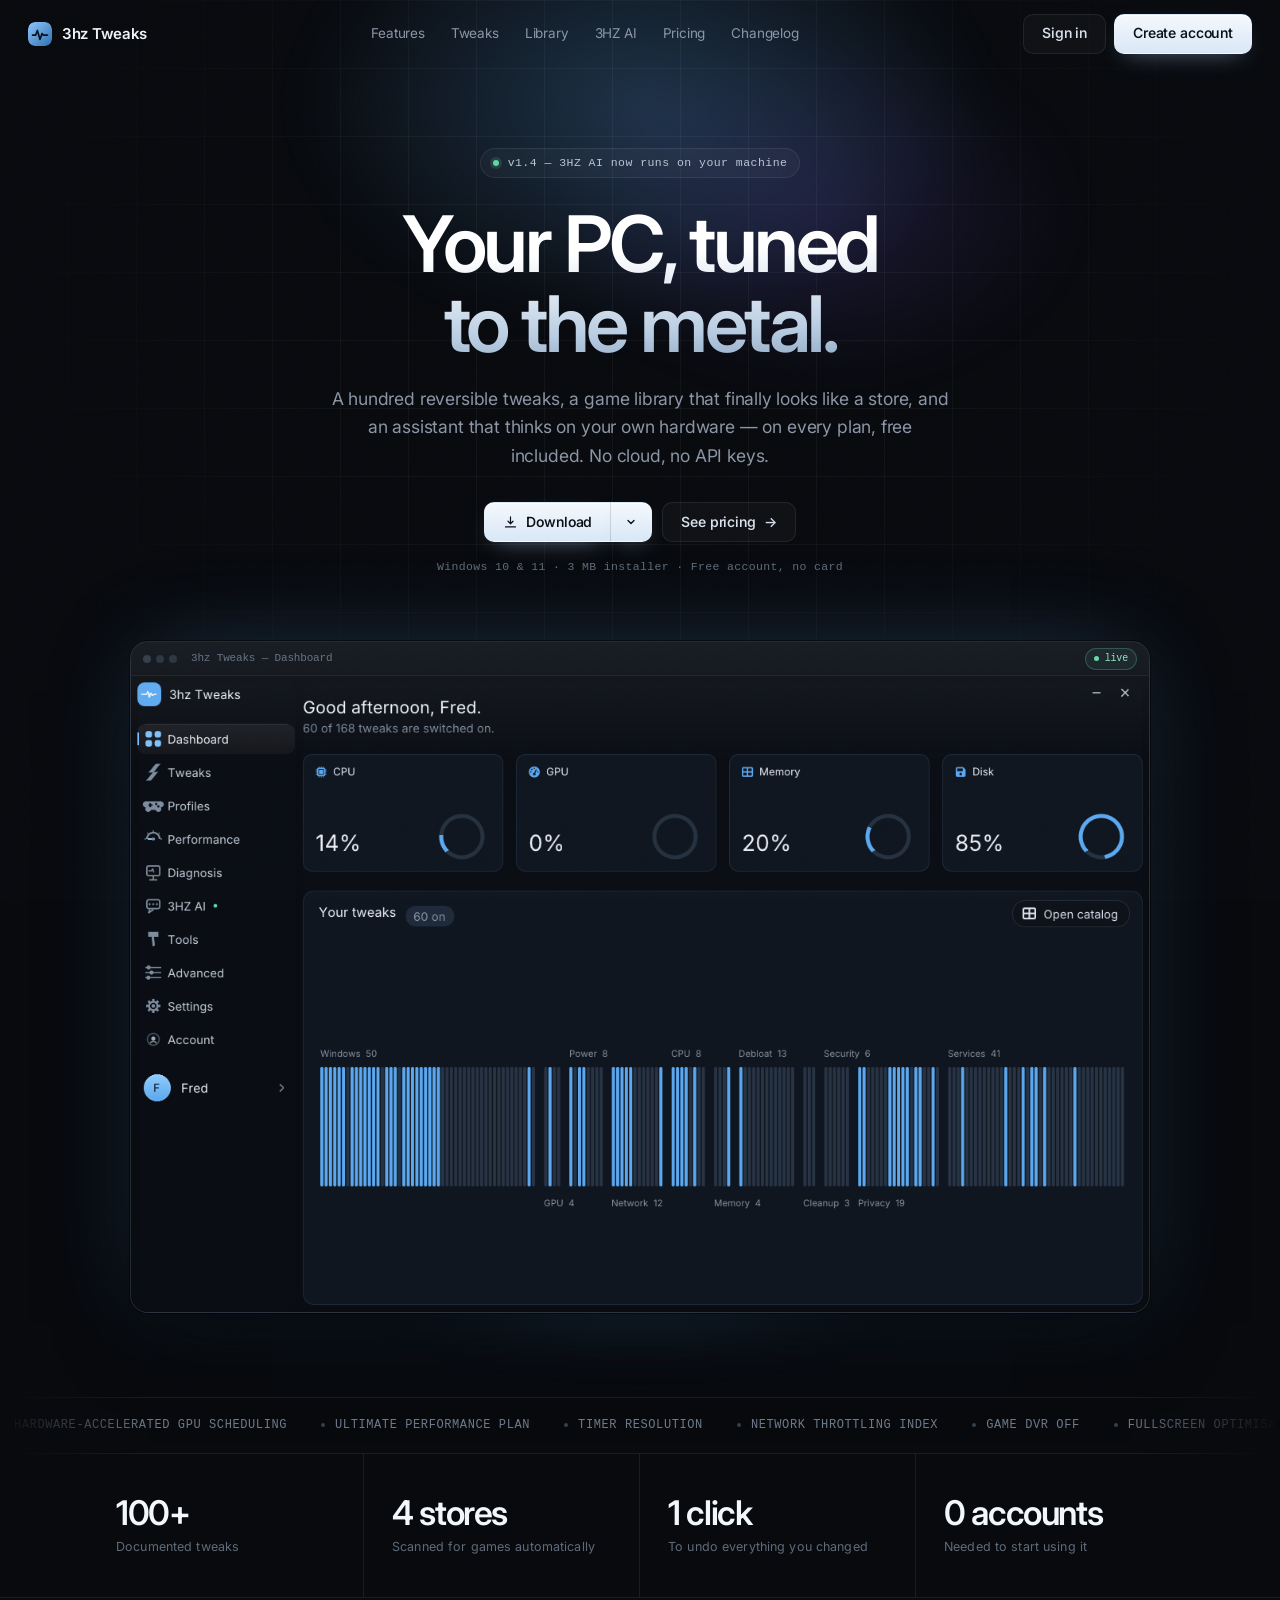
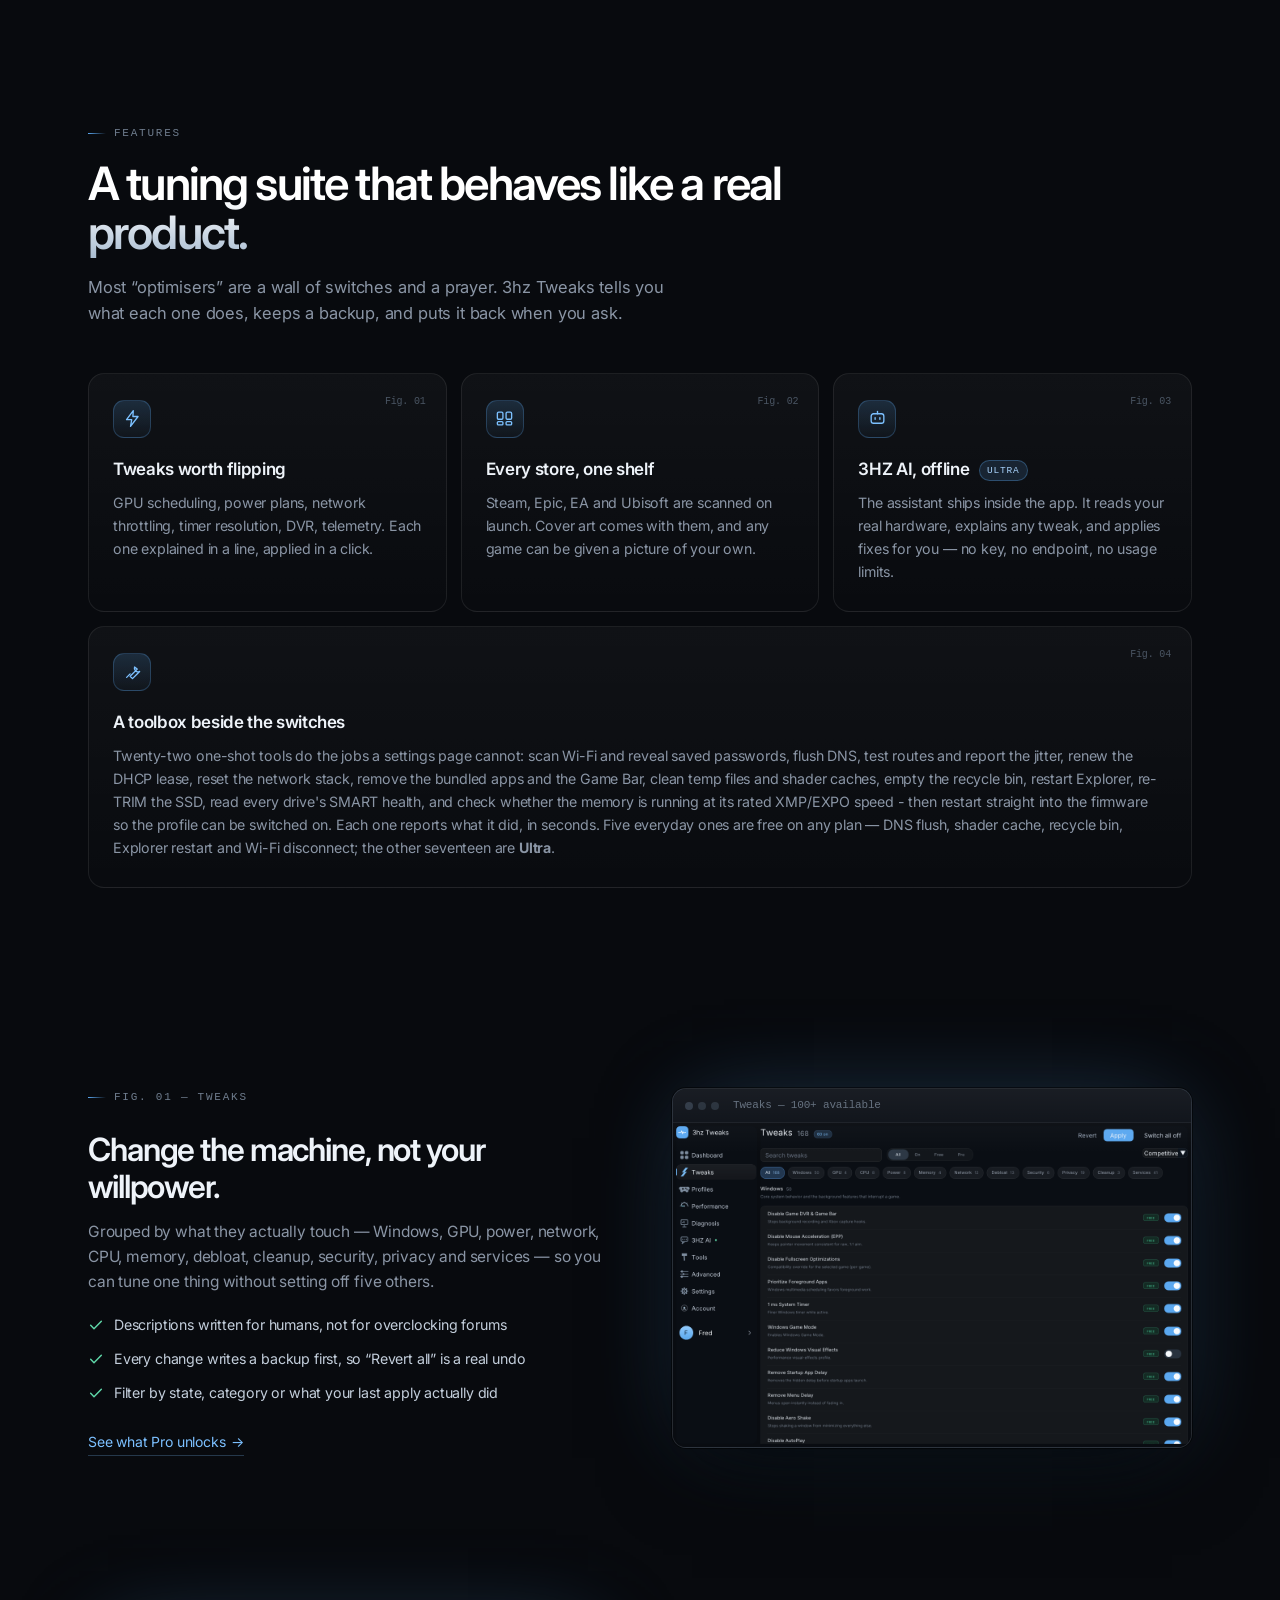
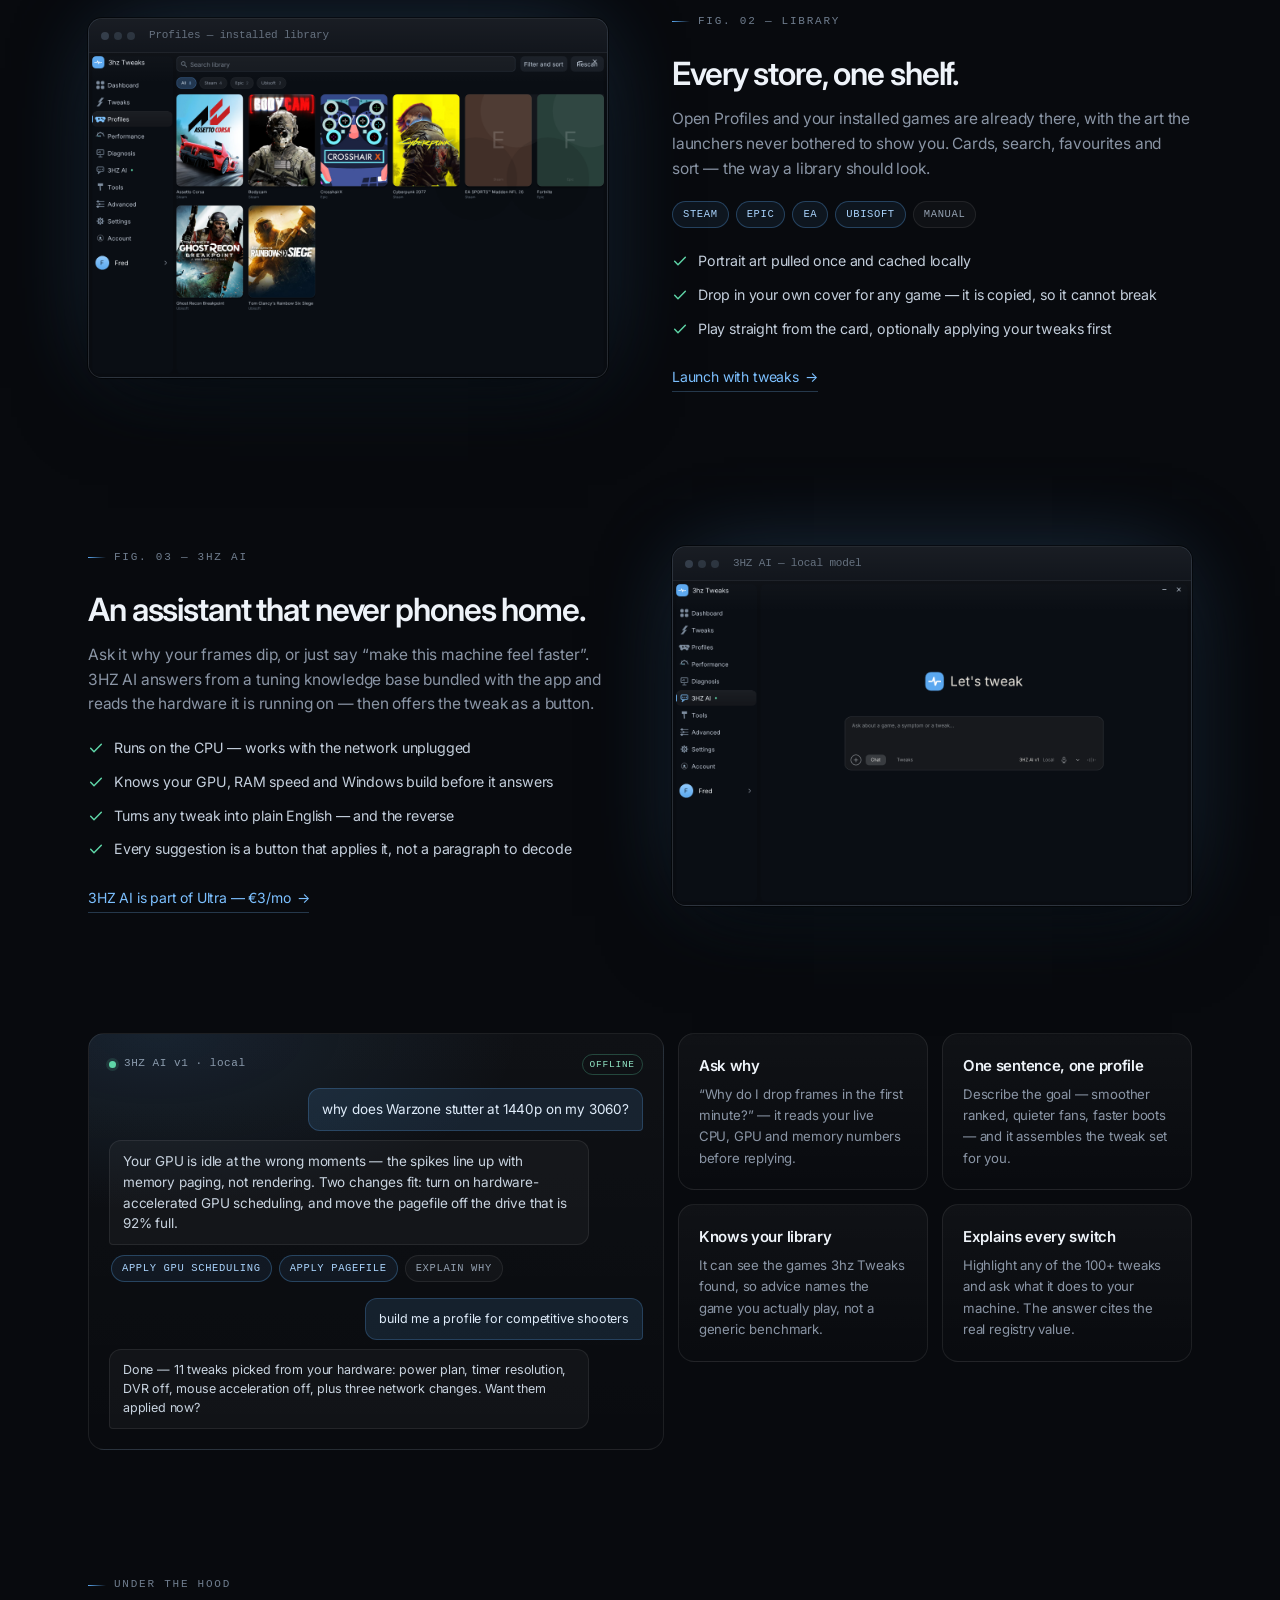
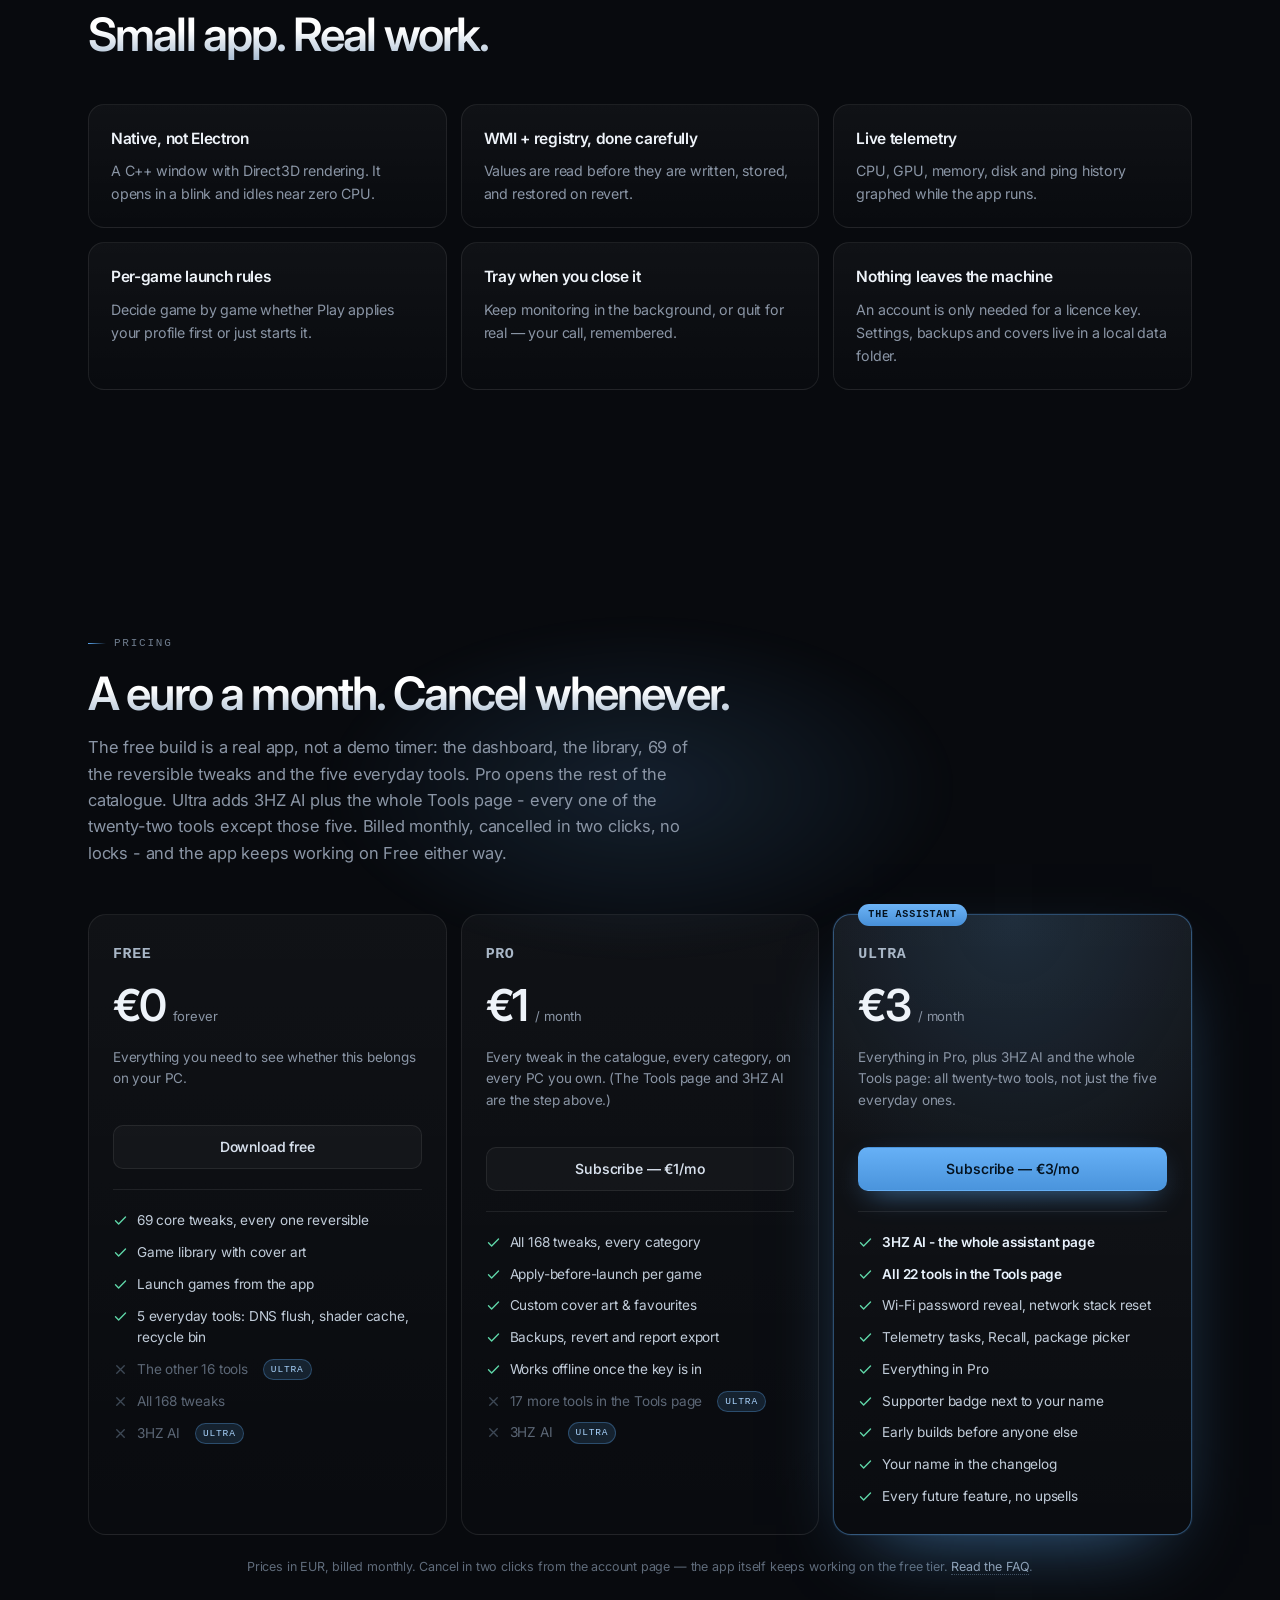
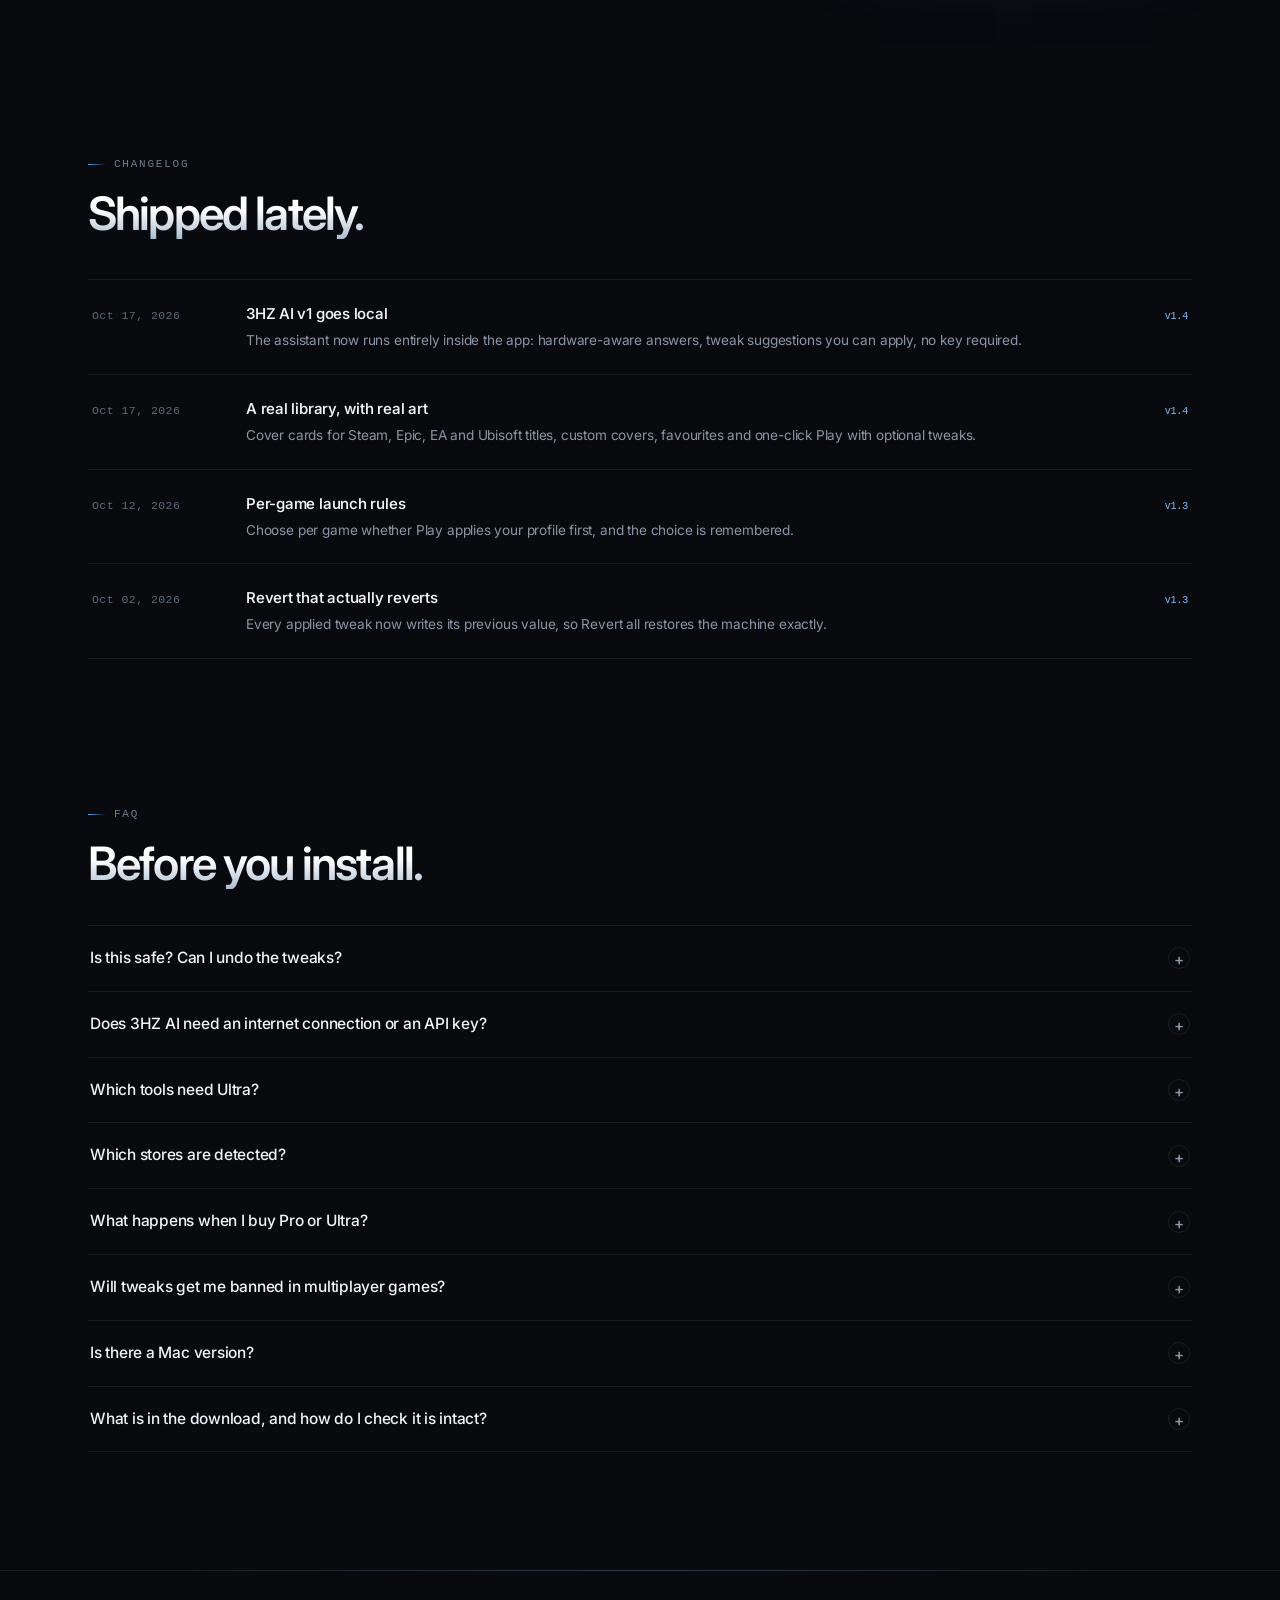
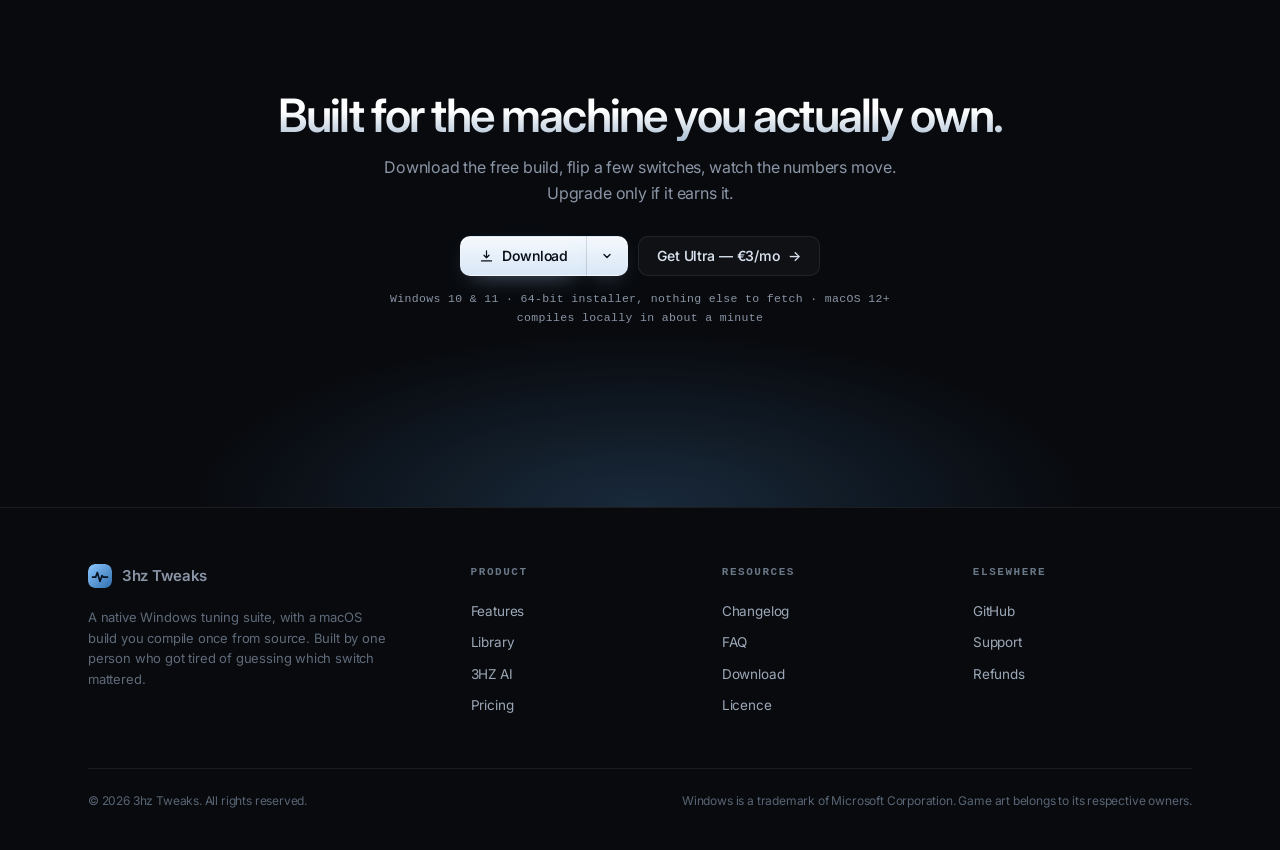
==== commit 3d2e1c5a: "Open the download menu on click only, and drop the caret sheen Hovering the caret used to open the p" ====
--- a/qa/index.html
+++ b/qa/index.html
@@ -14,7 +14,7 @@
 <link rel="preconnect" href="https://fonts.googleapis.com">
 <link rel="preconnect" href="https://fonts.gstatic.com" crossorigin>
 <link href="https://fonts.googleapis.com/css2?family=Inter:wght@400;450;500;550;600;700&display=swap" rel="stylesheet">
-<link rel="stylesheet" href="assets/styles.css?v=7">
+<link rel="stylesheet" href="assets/styles.css?v=8">
 </head>
 <body id="top">
 <div class="noise" aria-hidden="true"></div>
@@ -881,6 +881,6 @@
   </div>
 </div>
 
-<script src="assets/app.js?v=9"></script>
+<script src="assets/app.js?v=10"></script>
 </body>
 </html>
--- a/qa/assets/styles.css
+++ b/qa/assets/styles.css
@@ -198,7 +198,6 @@
 
 .dl-split .dl-caret {
   position: relative;
-  overflow: hidden;
   flex: none;
   width: 42px;
   padding: 0;
@@ -209,25 +208,6 @@
 
 .dl-caret svg { transition: transform 0.34s var(--ease); }
 .dl-split.open .dl-caret svg { transform: rotate(180deg); }
-.dl-split.open .dl-caret { box-shadow: 0 1px 0 rgba(255, 255, 255, 0.7) inset, 0 14px 34px -12px rgba(140, 195, 255, 0.85); }
-
-/* a thin light sweeps across the caret when the menu is open */
-.dl-caret::after {
-  content: "";
-  position: absolute;
-  inset: 0;
-  border-radius: inherit;
-  background: linear-gradient(100deg, transparent 20%, rgba(255, 255, 255, 0.55), transparent 80%);
-  opacity: 0;
-  transform: translateX(-120%);
-  pointer-events: none;
-}
-.dl-split.open .dl-caret::after { animation: dl-sheen 0.7s var(--ease); }
-
-@keyframes dl-sheen {
-  from { opacity: 0.9; transform: translateX(-120%); }
-  to { opacity: 0; transform: translateX(120%); }
-}
 
 .dl-menu {
   position: absolute;
@@ -1384,7 +1364,6 @@
   }
   .reveal { opacity: 1; transform: none; }
   .dl-split.open .dl-item { transition-delay: 0s; }
-  .dl-split.open .dl-caret::after { animation: none; }
 }
 
 
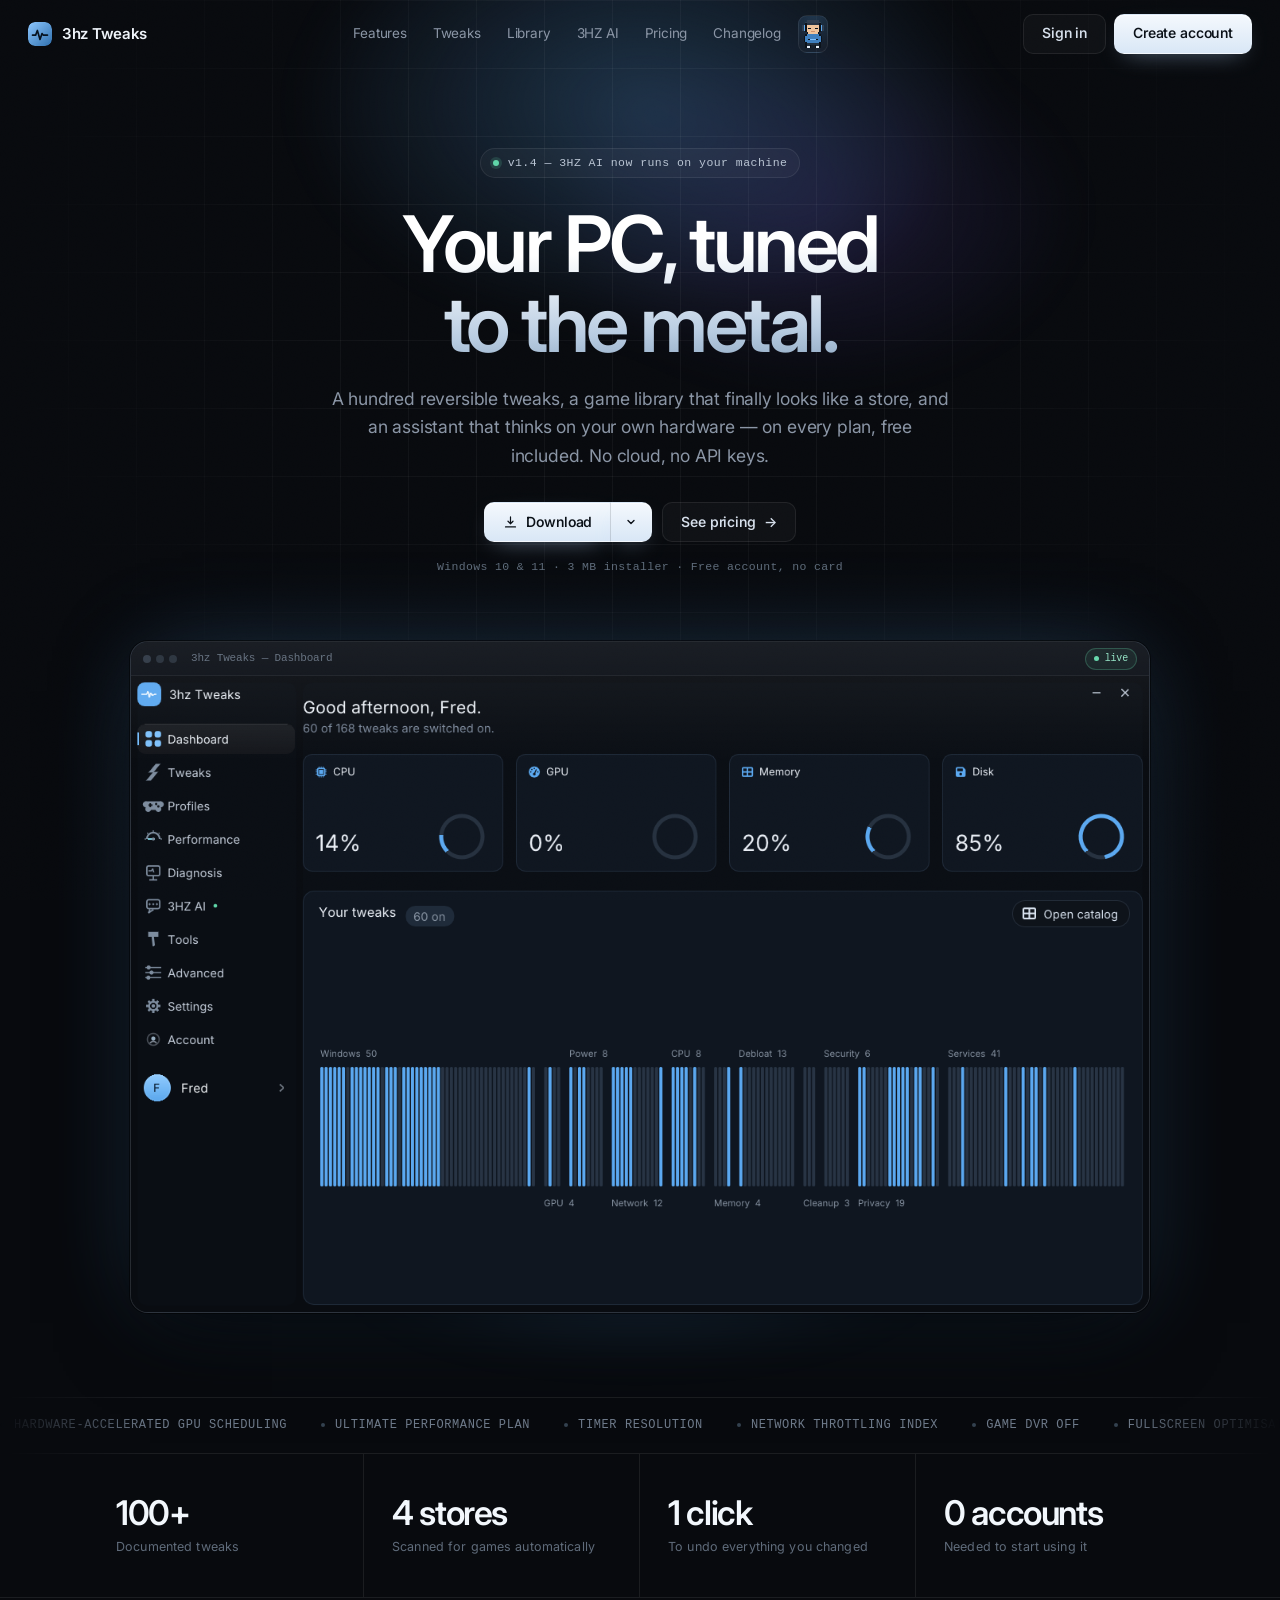
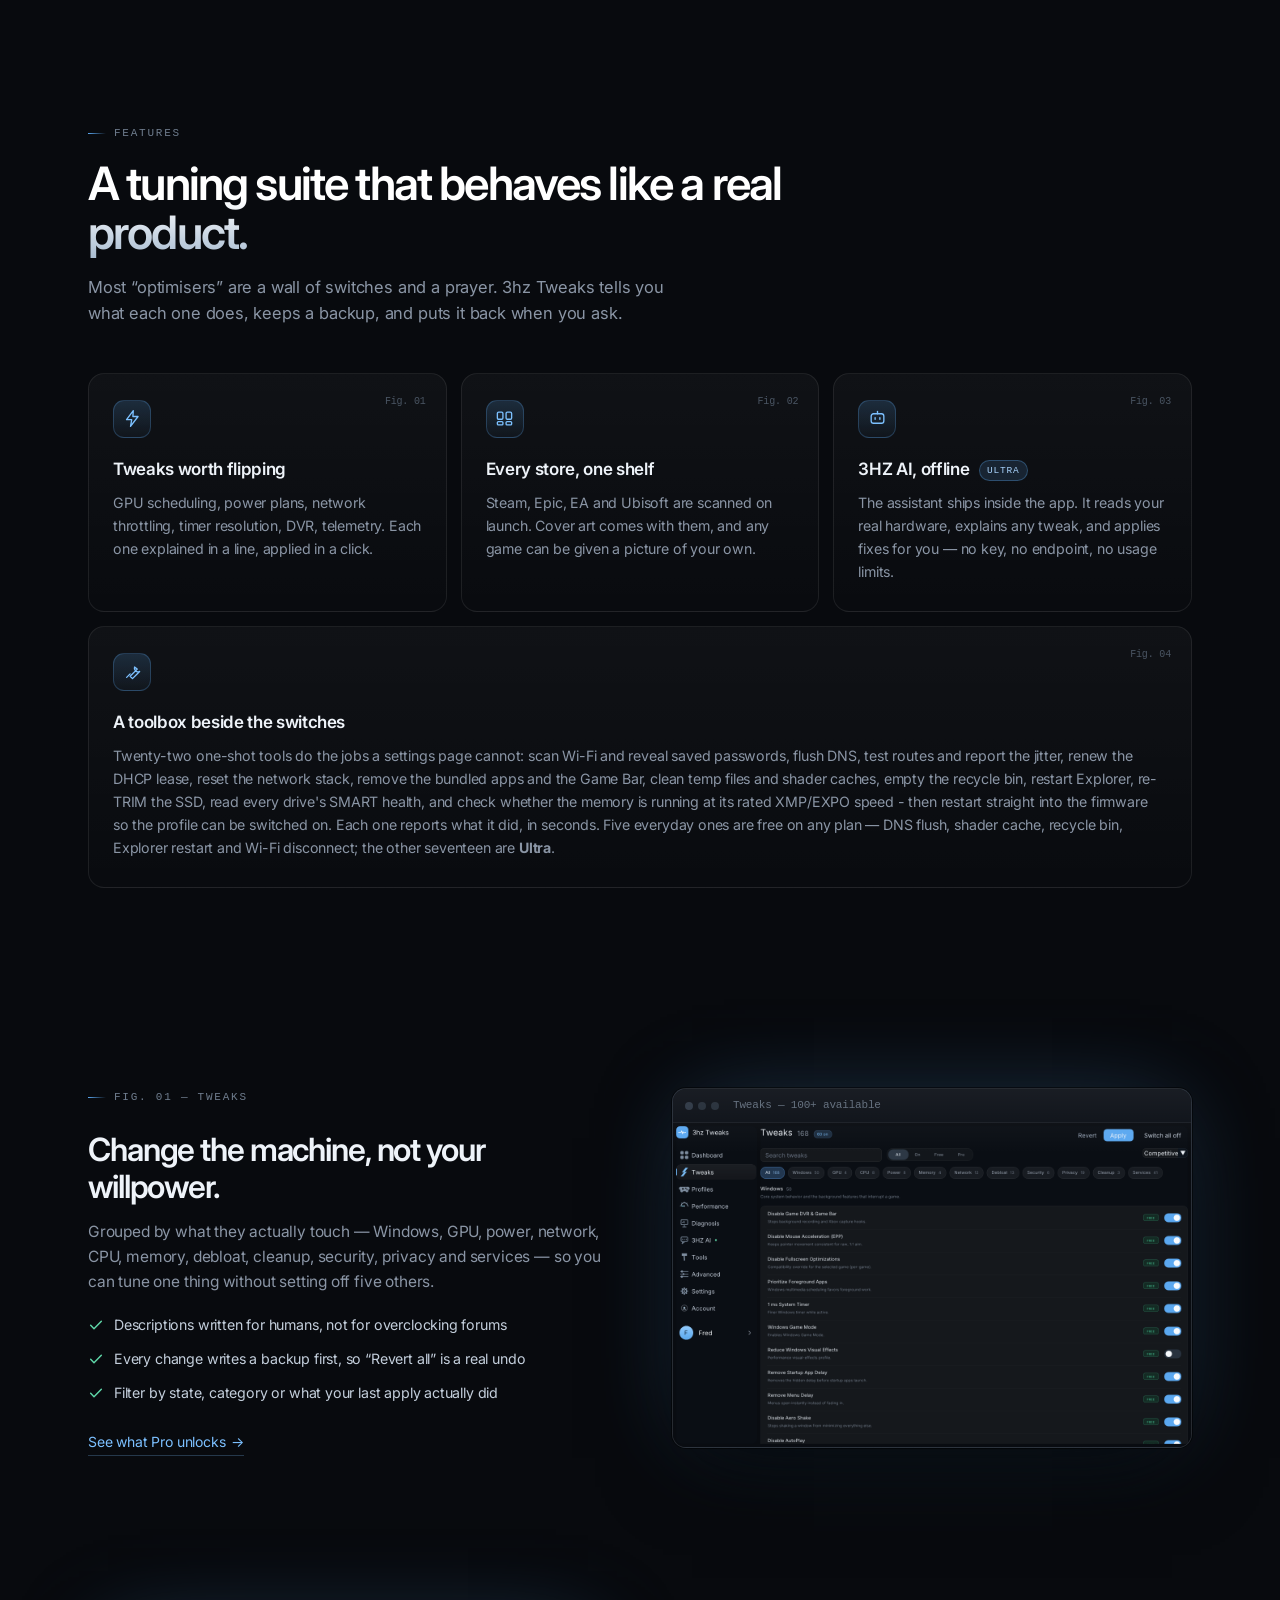
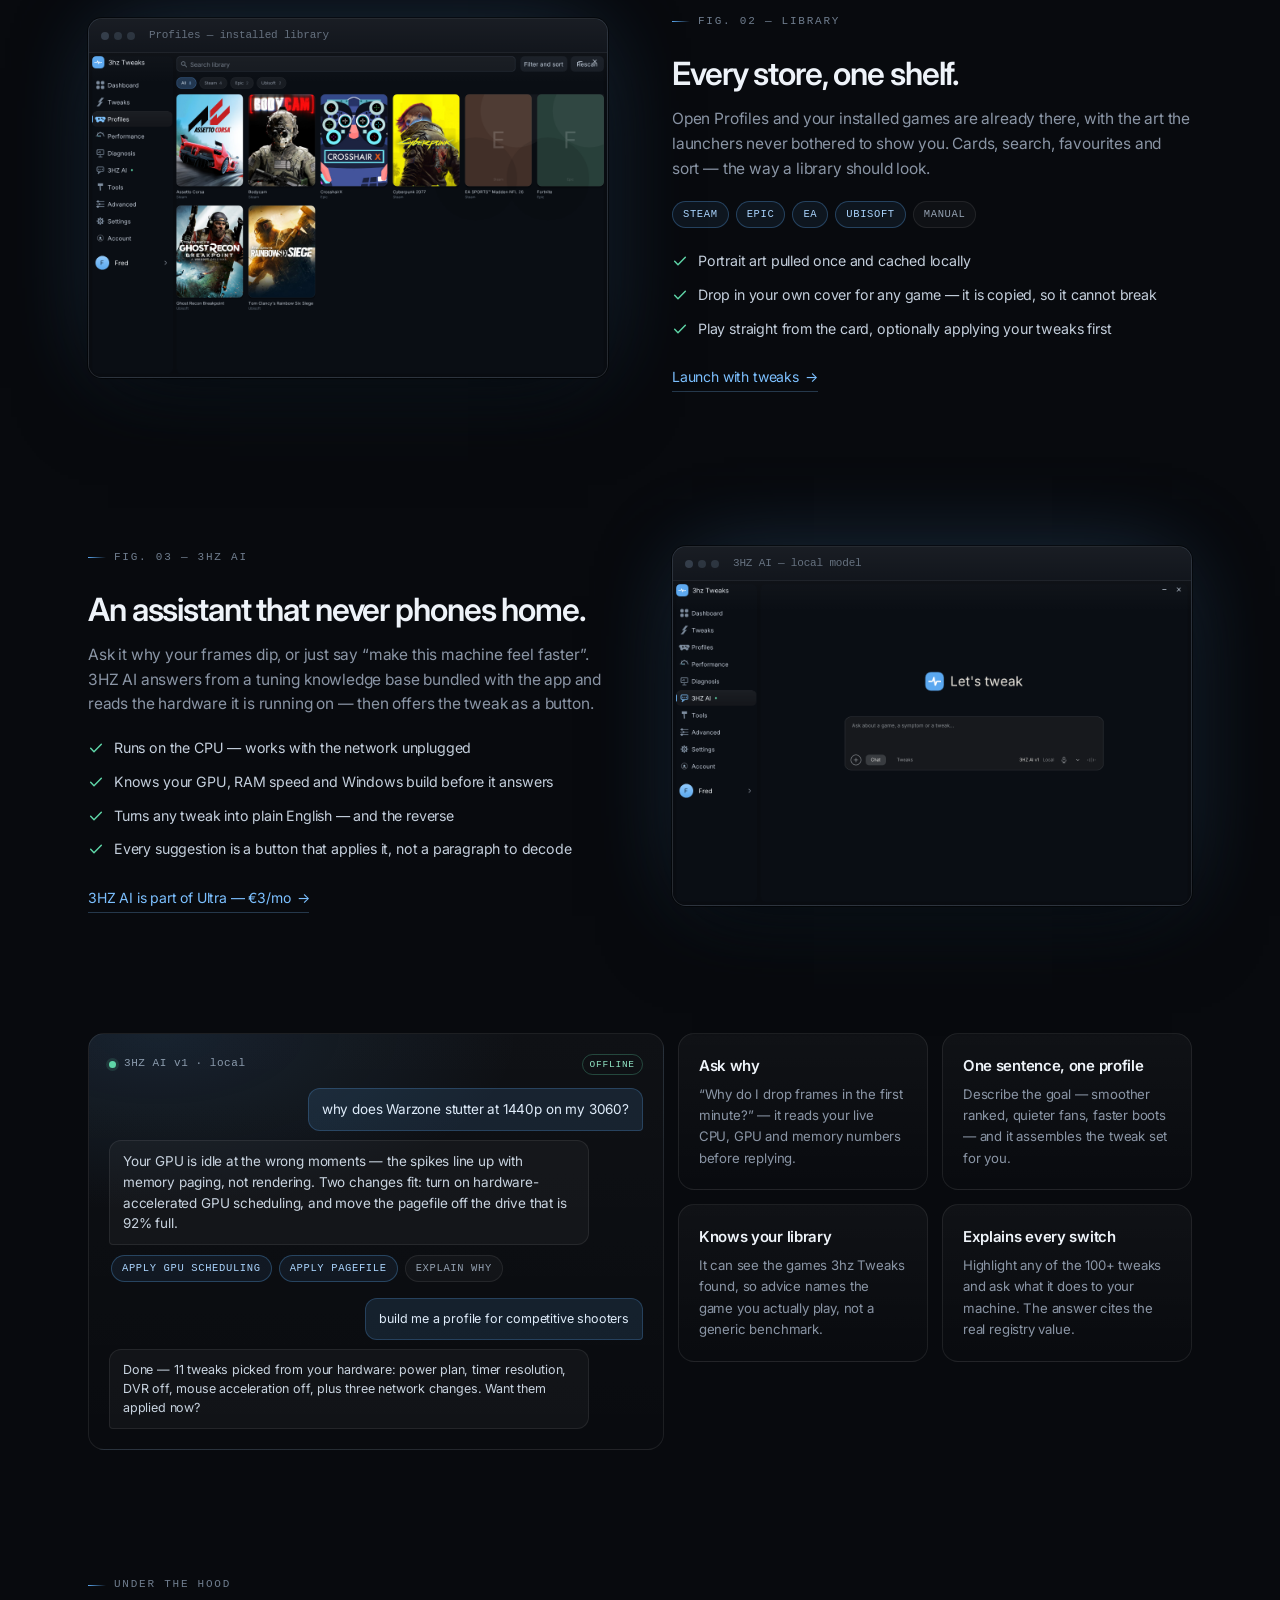
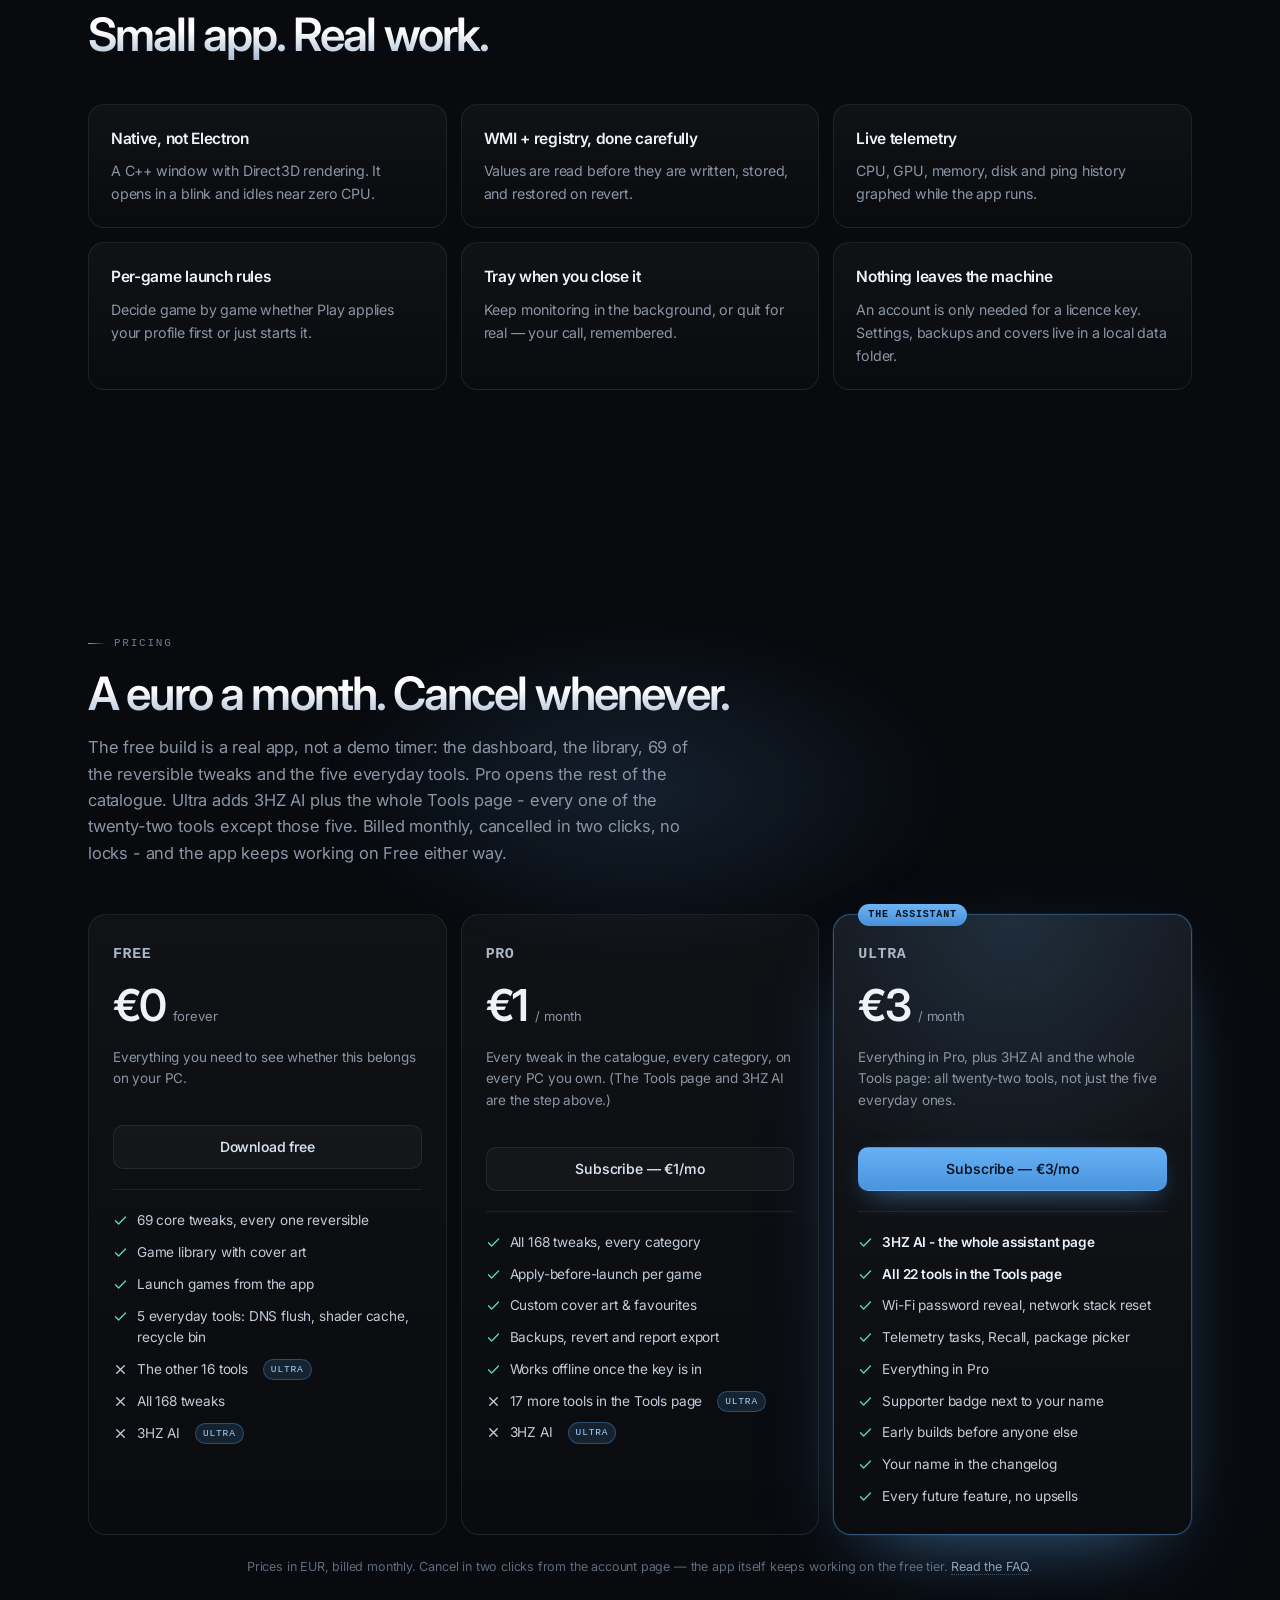
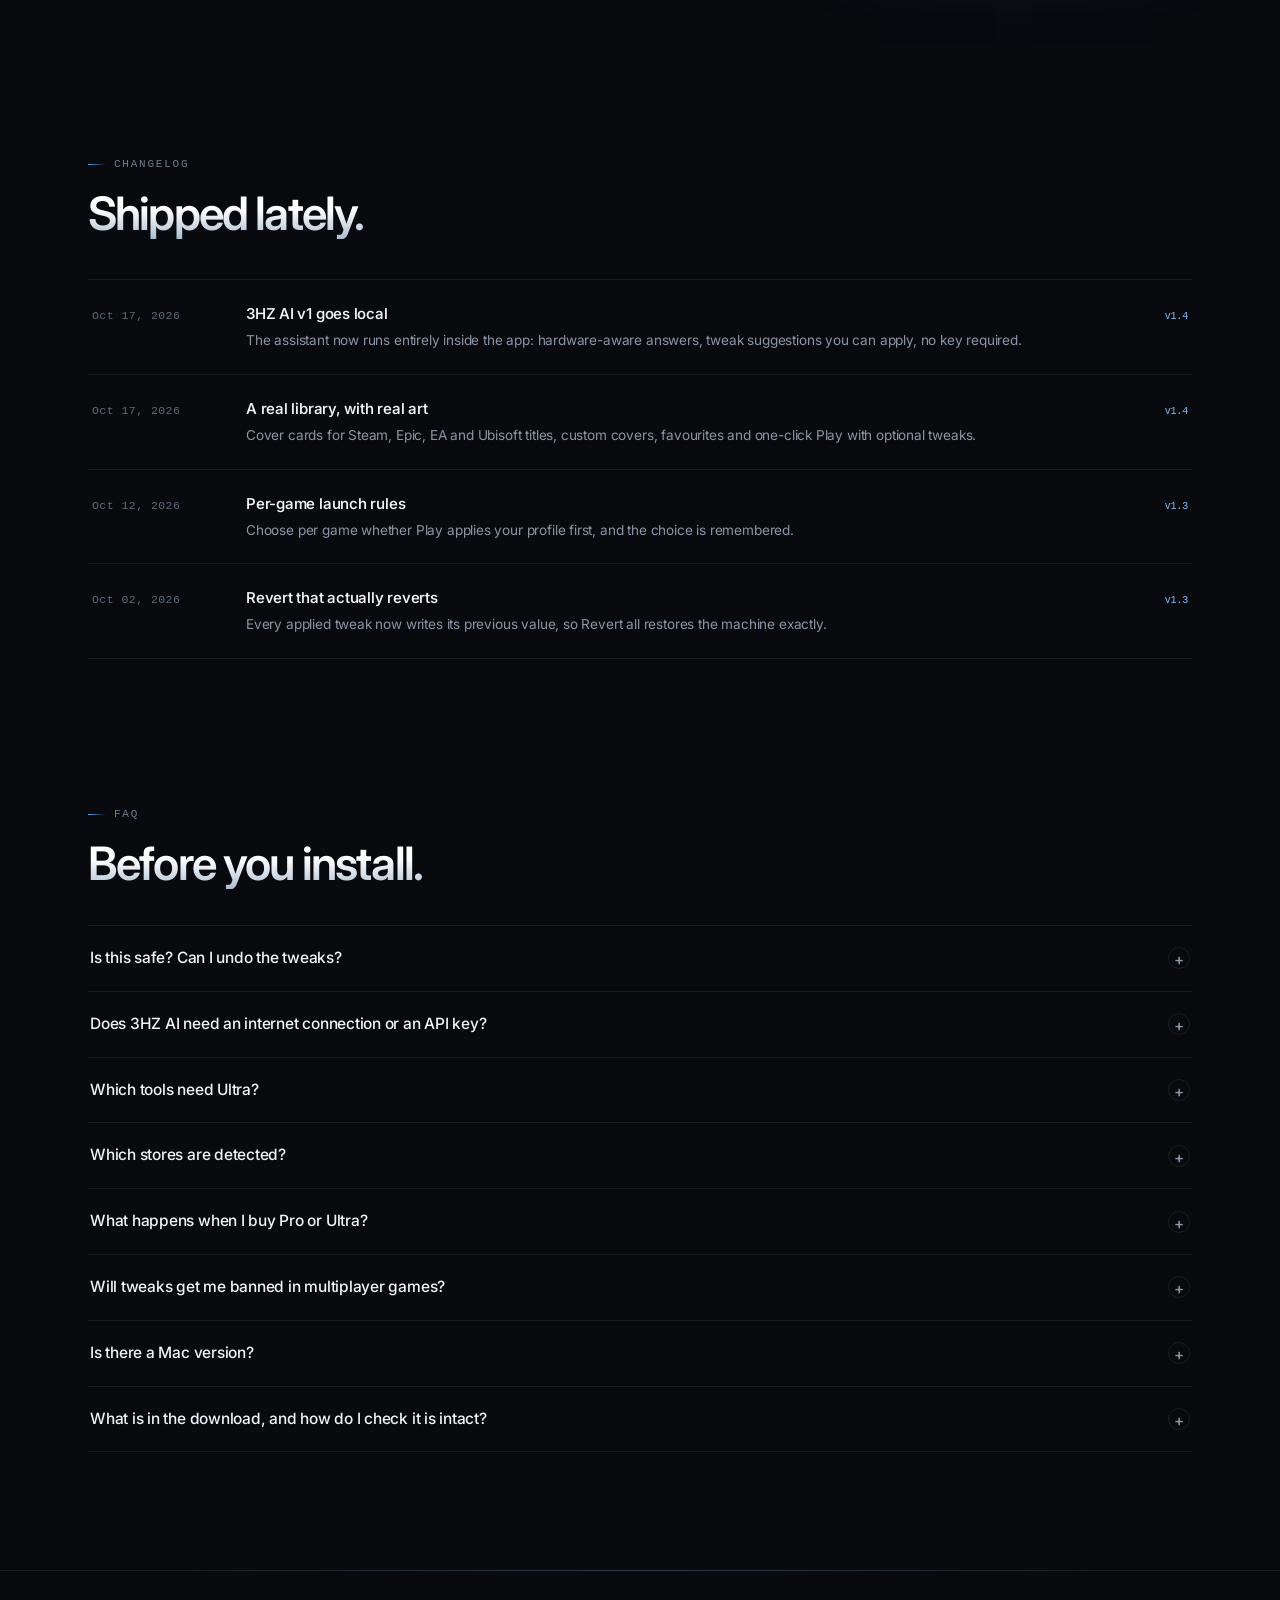
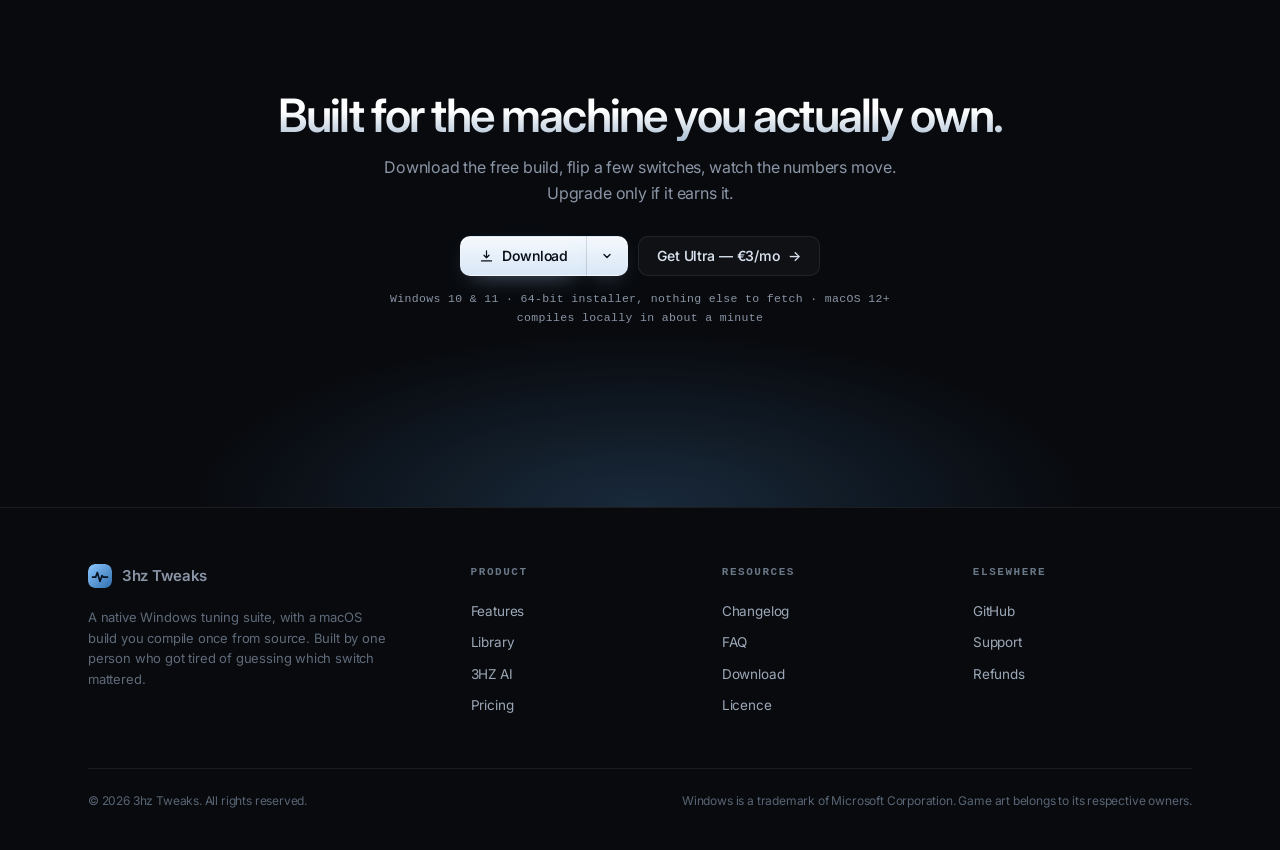
==== commit 9c82f9a2: "Ship the three-product hub with the real ClickGUI and working downloads The site now leads with a hu" ====
--- a/qa/index.html
+++ b/qa/index.html
@@ -13,8 +13,8 @@
 <link rel="icon" href="assets/img/favicon.svg" type="image/svg+xml">
 <link rel="preconnect" href="https://fonts.googleapis.com">
 <link rel="preconnect" href="https://fonts.gstatic.com" crossorigin>
-<link href="https://fonts.googleapis.com/css2?family=Inter:wght@400;450;500;550;600;700&display=swap" rel="stylesheet">
-<link rel="stylesheet" href="assets/styles.css?v=8">
+<link href="https://fonts.googleapis.com/css2?family=Inter:wght@400;450;500;550;600;700&family=Silkscreen:wght@400;700&display=swap" rel="stylesheet">
+<link rel="stylesheet" href="assets/styles.css?v=11">
 </head>
 <body id="top">
 <div class="noise" aria-hidden="true"></div>
@@ -42,7 +42,14 @@
     <a href="#assistant">3HZ AI</a>
     <a href="#pricing">Pricing</a>
     <a href="#changelog">Changelog</a>
-  </nav>
+      <button class="pixel-guy pixel-guy--nav" id="arcadeOpen" type="button"
+            aria-haspopup="dialog" aria-controls="arcadeModal"
+            aria-label="Play Bit Quest — seven questions about computers">
+      <span class="pixel-guy-sprite" aria-hidden="true">
+        <svg viewBox="0 0 14 18"><rect x="3" y="0" width="8" height="1" fill="var(--px-band)"/><rect x="2" y="1" width="10" height="1" fill="var(--px-band)"/><rect x="2" y="2" width="1" height="1" fill="var(--px-ink)"/><rect x="3" y="2" width="8" height="1" fill="var(--px-cap)"/><rect x="11" y="2" width="1" height="1" fill="var(--px-ink)"/><rect x="0" y="3" width="1" height="1" fill="var(--px-band)"/><rect x="1" y="3" width="1" height="1" fill="var(--px-cup)"/><rect x="2" y="3" width="1" height="1" fill="var(--px-ink)"/><rect x="3" y="3" width="8" height="1" fill="var(--px-skin)"/><rect x="11" y="3" width="1" height="1" fill="var(--px-ink)"/><rect x="12" y="3" width="1" height="1" fill="var(--px-cup)"/><rect x="13" y="3" width="1" height="1" fill="var(--px-band)"/><rect x="0" y="4" width="1" height="1" fill="var(--px-band)"/><rect x="1" y="4" width="1" height="1" fill="var(--px-cup)"/><rect x="2" y="4" width="1" height="1" fill="var(--px-ink)"/><rect x="3" y="4" width="8" height="1" fill="var(--px-skin)"/><rect x="11" y="4" width="1" height="1" fill="var(--px-ink)"/><rect x="12" y="4" width="1" height="1" fill="var(--px-cup)"/><rect x="13" y="4" width="1" height="1" fill="var(--px-band)"/><rect x="0" y="5" width="1" height="1" fill="var(--px-band)"/><rect x="1" y="5" width="1" height="1" fill="var(--px-cup)"/><rect x="2" y="5" width="1" height="1" fill="var(--px-ink)"/><rect x="3" y="5" width="1" height="1" fill="var(--px-skin)"/><rect x="4" y="5" width="2" height="1" fill="var(--px-eye)"/><rect x="6" y="5" width="2" height="1" fill="var(--px-skin)"/><rect x="8" y="5" width="2" height="1" fill="var(--px-eye)"/><rect x="10" y="5" width="1" height="1" fill="var(--px-skin)"/><rect x="11" y="5" width="1" height="1" fill="var(--px-ink)"/><rect x="12" y="5" width="1" height="1" fill="var(--px-cup)"/><rect x="13" y="5" width="1" height="1" fill="var(--px-band)"/><rect x="0" y="6" width="1" height="1" fill="var(--px-band)"/><rect x="1" y="6" width="1" height="1" fill="var(--px-cup)"/><rect x="2" y="6" width="1" height="1" fill="var(--px-ink)"/><rect x="3" y="6" width="8" height="1" fill="var(--px-skin)"/><rect x="11" y="6" width="1" height="1" fill="var(--px-ink)"/><rect x="12" y="6" width="1" height="1" fill="var(--px-cup)"/><rect x="13" y="6" width="1" height="1" fill="var(--px-band)"/><rect x="2" y="7" width="1" height="1" fill="var(--px-ink)"/><rect x="3" y="7" width="3" height="1" fill="var(--px-skin)"/><rect x="6" y="7" width="2" height="1" fill="var(--px-mouth)"/><rect x="8" y="7" width="3" height="1" fill="var(--px-skin)"/><rect x="11" y="7" width="1" height="1" fill="var(--px-ink)"/><rect x="3" y="8" width="1" height="1" fill="var(--px-ink)"/><rect x="4" y="8" width="6" height="1" fill="var(--px-skin)"/><rect x="10" y="8" width="1" height="1" fill="var(--px-ink)"/><rect x="2" y="9" width="1" height="1" fill="var(--px-ink)"/><rect x="3" y="9" width="8" height="1" fill="var(--px-hood)"/><rect x="11" y="9" width="1" height="1" fill="var(--px-ink)"/><rect x="1" y="10" width="1" height="1" fill="var(--px-ink)"/><rect x="2" y="10" width="10" height="1" fill="var(--px-hood)"/><rect x="12" y="10" width="1" height="1" fill="var(--px-ink)"/><rect x="1" y="11" width="1" height="1" fill="var(--px-ink)"/><rect x="2" y="11" width="10" height="1" fill="var(--px-hood)"/><rect x="12" y="11" width="1" height="1" fill="var(--px-ink)"/><rect x="1" y="12" width="1" height="1" fill="var(--px-ink)"/><rect x="2" y="12" width="2" height="1" fill="var(--px-hood)"/><rect x="4" y="12" width="1" height="1" fill="var(--px-ink)"/><rect x="5" y="12" width="4" height="1" fill="var(--px-hood-light)"/><rect x="9" y="12" width="1" height="1" fill="var(--px-ink)"/><rect x="10" y="12" width="2" height="1" fill="var(--px-hood)"/><rect x="12" y="12" width="1" height="1" fill="var(--px-ink)"/><rect x="1" y="13" width="1" height="1" fill="var(--px-ink)"/><rect x="2" y="13" width="10" height="1" fill="var(--px-hood)"/><rect x="12" y="13" width="1" height="1" fill="var(--px-ink)"/><rect x="2" y="14" width="1" height="1" fill="var(--px-ink)"/><rect x="3" y="14" width="8" height="1" fill="var(--px-hood)"/><rect x="11" y="14" width="1" height="1" fill="var(--px-ink)"/><rect x="2" y="15" width="1" height="1" fill="var(--px-ink)"/><rect x="3" y="15" width="8" height="1" fill="var(--px-pants)"/><rect x="11" y="15" width="1" height="1" fill="var(--px-ink)"/><rect x="2" y="16" width="1" height="1" fill="var(--px-ink)"/><rect x="3" y="16" width="2" height="1" fill="var(--px-pants)"/><rect x="5" y="16" width="1" height="1" fill="var(--px-ink)"/><rect x="8" y="16" width="1" height="1" fill="var(--px-ink)"/><rect x="9" y="16" width="2" height="1" fill="var(--px-pants)"/><rect x="11" y="16" width="1" height="1" fill="var(--px-ink)"/><rect x="2" y="17" width="1" height="1" fill="var(--px-ink)"/><rect x="3" y="17" width="2" height="1" fill="var(--px-shoe)"/><rect x="5" y="17" width="1" height="1" fill="var(--px-ink)"/><rect x="8" y="17" width="1" height="1" fill="var(--px-ink)"/><rect x="9" y="17" width="2" height="1" fill="var(--px-shoe)"/><rect x="11" y="17" width="1" height="1" fill="var(--px-ink)"/></svg>
+      </span>
+    </button>
+</nav>
 
   <div class="nav-cta">
     <button class="btn ghost" id="navSignIn" type="button">Sign in</button>
@@ -498,7 +505,7 @@
     <div class="wrap">
       <div class="section-head">
         <span class="label">Changelog</span>
-        <h2 class="reveal">Shipped lately.</h2>
+                <h2 class="reveal">Shipped lately.</h2>
       </div>
       <div class="log">
         <div class="log-item reveal">
@@ -881,6 +888,163 @@
   </div>
 </div>
 
-<script src="assets/app.js?v=10"></script>
+<!-- ---------------------------------------------------------------- bit quest -->
+<div class="modal arcade" id="arcadeModal" role="dialog" aria-modal="true"
+     aria-label="Bit Quest — guess the year of seven moments in computing" aria-hidden="true">
+  <div class="arcade-screen">
+    <div class="arcade-scene era-1" id="arcadeScene">
+      <svg viewBox="0 0 640 400" preserveAspectRatio="xMidYMax slice" role="img"
+           aria-label="A pixel traveller on an open road under a wide evening sky">
+        <rect width="640" height="400" fill="var(--sky-1)"/>
+        <rect y="70" width="640" height="60" fill="var(--sky-2)" opacity="0.16"/>
+        <rect y="130" width="640" height="60" fill="var(--sky-2)" opacity="0.28"/>
+        <rect y="190" width="640" height="55" fill="var(--sky-2)" opacity="0.42"/>
+        <rect y="245" width="640" height="55" fill="var(--sky-3)" opacity="0.34"/>
+        <g fill="var(--star)" opacity="0.7">
+          <rect x="70" y="46" width="3" height="3"/>
+          <rect x="148" y="96" width="2" height="2"/>
+          <rect x="232" y="58" width="3" height="3"/>
+          <rect x="318" y="112" width="2" height="2"/>
+          <rect x="392" y="64" width="3" height="3"/>
+          <rect x="466" y="128" width="2" height="2"/>
+          <rect x="592" y="88" width="3" height="3"/>
+        </g>
+        <g fill="var(--sun)" opacity="0.9">
+          <rect x="530" y="44" width="30" height="5"/>
+          <rect x="523" y="49" width="44" height="18"/>
+          <rect x="530" y="67" width="30" height="5"/>
+        </g>
+        <g fill="var(--hill-1)" opacity="0.55">
+          <rect x="0" y="286" width="92" height="14"/>
+          <rect x="92" y="278" width="86" height="22"/>
+          <rect x="178" y="290" width="112" height="10"/>
+          <rect x="290" y="280" width="96" height="20"/>
+          <rect x="386" y="288" width="118" height="12"/>
+          <rect x="504" y="282" width="136" height="18"/>
+        </g>
+        <rect y="300" width="640" height="100" fill="var(--hill-2)"/>
+        <g fill="var(--star)" opacity="0.12">
+          <rect y="300" width="640" height="3"/>
+          <rect x="24" y="334" width="34" height="3"/>
+          <rect x="118" y="334" width="34" height="3"/>
+          <rect x="212" y="334" width="34" height="3"/>
+          <rect x="306" y="334" width="34" height="3"/>
+          <rect x="400" y="334" width="34" height="3"/>
+          <rect x="494" y="334" width="34" height="3"/>
+          <rect x="588" y="334" width="34" height="3"/>
+        </g>
+        <g id="arcadeWalker">
+          <g class="arcade-walker-react">
+            <g class="arcade-walker-bob">
+            <g transform="scale(2)"><rect x="3" y="0" width="8" height="1" fill="var(--px-band)"/><rect x="2" y="1" width="10" height="1" fill="var(--px-band)"/><rect x="2" y="2" width="1" height="1" fill="var(--px-ink)"/><rect x="3" y="2" width="8" height="1" fill="var(--px-cap)"/><rect x="11" y="2" width="1" height="1" fill="var(--px-ink)"/><rect x="0" y="3" width="1" height="1" fill="var(--px-band)"/><rect x="1" y="3" width="1" height="1" fill="var(--px-cup)"/><rect x="2" y="3" width="1" height="1" fill="var(--px-ink)"/><rect x="3" y="3" width="8" height="1" fill="var(--px-skin)"/><rect x="11" y="3" width="1" height="1" fill="var(--px-ink)"/><rect x="12" y="3" width="1" height="1" fill="var(--px-cup)"/><rect x="13" y="3" width="1" height="1" fill="var(--px-band)"/><rect x="0" y="4" width="1" height="1" fill="var(--px-band)"/><rect x="1" y="4" width="1" height="1" fill="var(--px-cup)"/><rect x="2" y="4" width="1" height="1" fill="var(--px-ink)"/><rect x="3" y="4" width="8" height="1" fill="var(--px-skin)"/><rect x="11" y="4" width="1" height="1" fill="var(--px-ink)"/><rect x="12" y="4" width="1" height="1" fill="var(--px-cup)"/><rect x="13" y="4" width="1" height="1" fill="var(--px-band)"/><rect x="0" y="5" width="1" height="1" fill="var(--px-band)"/><rect x="1" y="5" width="1" height="1" fill="var(--px-cup)"/><rect x="2" y="5" width="1" height="1" fill="var(--px-ink)"/><rect x="3" y="5" width="1" height="1" fill="var(--px-skin)"/><rect x="4" y="5" width="2" height="1" fill="var(--px-eye)"/><rect x="6" y="5" width="2" height="1" fill="var(--px-skin)"/><rect x="8" y="5" width="2" height="1" fill="var(--px-eye)"/><rect x="10" y="5" width="1" height="1" fill="var(--px-skin)"/><rect x="11" y="5" width="1" height="1" fill="var(--px-ink)"/><rect x="12" y="5" width="1" height="1" fill="var(--px-cup)"/><rect x="13" y="5" width="1" height="1" fill="var(--px-band)"/><rect x="0" y="6" width="1" height="1" fill="var(--px-band)"/><rect x="1" y="6" width="1" height="1" fill="var(--px-cup)"/><rect x="2" y="6" width="1" height="1" fill="var(--px-ink)"/><rect x="3" y="6" width="8" height="1" fill="var(--px-skin)"/><rect x="11" y="6" width="1" height="1" fill="var(--px-ink)"/><rect x="12" y="6" width="1" height="1" fill="var(--px-cup)"/><rect x="13" y="6" width="1" height="1" fill="var(--px-band)"/><rect x="2" y="7" width="1" height="1" fill="var(--px-ink)"/><rect x="3" y="7" width="3" height="1" fill="var(--px-skin)"/><rect x="6" y="7" width="2" height="1" fill="var(--px-mouth)"/><rect x="8" y="7" width="3" height="1" fill="var(--px-skin)"/><rect x="11" y="7" width="1" height="1" fill="var(--px-ink)"/><rect x="3" y="8" width="1" height="1" fill="var(--px-ink)"/><rect x="4" y="8" width="6" height="1" fill="var(--px-skin)"/><rect x="10" y="8" width="1" height="1" fill="var(--px-ink)"/><rect x="2" y="9" width="1" height="1" fill="var(--px-ink)"/><rect x="3" y="9" width="8" height="1" fill="var(--px-hood)"/><rect x="11" y="9" width="1" height="1" fill="var(--px-ink)"/><rect x="1" y="10" width="1" height="1" fill="var(--px-ink)"/><rect x="2" y="10" width="10" height="1" fill="var(--px-hood)"/><rect x="12" y="10" width="1" height="1" fill="var(--px-ink)"/><rect x="1" y="11" width="1" height="1" fill="var(--px-ink)"/><rect x="2" y="11" width="10" height="1" fill="var(--px-hood)"/><rect x="12" y="11" width="1" height="1" fill="var(--px-ink)"/><rect x="1" y="12" width="1" height="1" fill="var(--px-ink)"/><rect x="2" y="12" width="2" height="1" fill="var(--px-hood)"/><rect x="4" y="12" width="1" height="1" fill="var(--px-ink)"/><rect x="5" y="12" width="4" height="1" fill="var(--px-hood-light)"/><rect x="9" y="12" width="1" height="1" fill="var(--px-ink)"/><rect x="10" y="12" width="2" height="1" fill="var(--px-hood)"/><rect x="12" y="12" width="1" height="1" fill="var(--px-ink)"/><rect x="1" y="13" width="1" height="1" fill="var(--px-ink)"/><rect x="2" y="13" width="10" height="1" fill="var(--px-hood)"/><rect x="12" y="13" width="1" height="1" fill="var(--px-ink)"/><rect x="2" y="14" width="1" height="1" fill="var(--px-ink)"/><rect x="3" y="14" width="8" height="1" fill="var(--px-hood)"/><rect x="11" y="14" width="1" height="1" fill="var(--px-ink)"/><rect x="2" y="15" width="1" height="1" fill="var(--px-ink)"/><rect x="3" y="15" width="8" height="1" fill="var(--px-pants)"/><rect x="11" y="15" width="1" height="1" fill="var(--px-ink)"/><rect x="2" y="16" width="1" height="1" fill="var(--px-ink)"/><rect x="3" y="16" width="2" height="1" fill="var(--px-pants)"/><rect x="5" y="16" width="1" height="1" fill="var(--px-ink)"/><rect x="8" y="16" width="1" height="1" fill="var(--px-ink)"/><rect x="9" y="16" width="2" height="1" fill="var(--px-pants)"/><rect x="11" y="16" width="1" height="1" fill="var(--px-ink)"/><rect x="2" y="17" width="1" height="1" fill="var(--px-ink)"/><rect x="3" y="17" width="2" height="1" fill="var(--px-shoe)"/><rect x="5" y="17" width="1" height="1" fill="var(--px-ink)"/><rect x="8" y="17" width="1" height="1" fill="var(--px-ink)"/><rect x="9" y="17" width="2" height="1" fill="var(--px-shoe)"/><rect x="11" y="17" width="1" height="1" fill="var(--px-ink)"/></g>
+              <g class="arcade-face" transform="scale(2)">
+                <g class="arcade-face--idle">
+                  <rect x="5" y="7" width="4" height="1" fill="var(--px-skin)"/>
+                  <rect x="6" y="7" width="2" height="1" fill="var(--px-mouth)"/>
+                </g>
+                <g class="arcade-face--happy">
+                  <rect x="4" y="7" width="6" height="2" fill="var(--px-skin)"/>
+                  <rect x="5" y="7" width="1" height="1" fill="var(--px-mouth)"/>
+                  <rect x="8" y="7" width="1" height="1" fill="var(--px-mouth)"/>
+                  <rect x="6" y="8" width="2" height="1" fill="var(--px-mouth)"/>
+                  <rect x="4" y="7" width="1" height="1" fill="#f2a0a0"/>
+                  <rect x="9" y="7" width="1" height="1" fill="#f2a0a0"/>
+                </g>
+                <g class="arcade-face--sad">
+                  <rect x="4" y="7" width="6" height="2" fill="var(--px-skin)"/>
+                  <rect x="6" y="7" width="2" height="1" fill="var(--px-mouth)"/>
+                  <rect x="5" y="8" width="1" height="1" fill="var(--px-mouth)"/>
+                  <rect x="8" y="8" width="1" height="1" fill="var(--px-mouth)"/>
+                  <rect x="4" y="6" width="1" height="1" fill="#8fd0ff"/>
+                  <rect x="9" y="6" width="1" height="1" fill="#8fd0ff"/>
+                </g>
+              </g>
+              <g class="arcade-notes" aria-hidden="true">
+                <g class="note note-1">
+                  <rect x="30" y="0" width="1" height="8"/>
+                  <rect x="31" y="0" width="2" height="1"/>
+                  <rect x="32" y="1" width="1" height="1"/>
+                  <rect x="27" y="6" width="3" height="3"/>
+                  <rect x="30" y="7" width="1" height="1"/>
+                </g>
+                <g class="note note-2">
+                  <rect x="35" y="-6" width="1" height="8"/>
+                  <rect x="32" y="0" width="3" height="3"/>
+                  <rect x="35" y="1" width="1" height="1"/>
+                </g>
+                <g class="note note-3">
+                  <rect x="22" y="-8" width="1" height="8"/>
+                  <rect x="23" y="-8" width="2" height="1"/>
+                  <rect x="24" y="-7" width="1" height="1"/>
+                  <rect x="19" y="-2" width="3" height="3"/>
+                  <rect x="22" y="-1" width="1" height="1"/>
+                </g>
+              </g>
+            </g>
+          </g>
+        </g>
+      </svg>
+      <div class="arcade-scan"></div>
+      <div class="arcade-burst" aria-hidden="true"></div>
+    </div>
+
+    <div class="arcade-top">
+      <div class="arcade-chip"><b id="arcadeRound">1</b><span id="arcadeEra">Valves</span></div>
+      <div class="arcade-pips" id="arcadePips" aria-hidden="true"></div>
+      <div class="arcade-right">
+        <div class="arcade-chip"><b id="arcadeScore">0</b><span>pts</span></div>
+        <button class="arcade-close" id="arcadeClose" type="button" aria-label="Leave the game">✕</button>
+      </div>
+    </div>
+
+    <div class="arcade-stage arcade-stage--start" id="arcadeStart">
+      <h2 class="arcade-title">Bit Quest</h2>
+      <p class="arcade-sub">Seven moments from computing</p>
+      <p class="arcade-rules">Guess the year. The closer you are, the further you travel.</p>
+      <ul class="arcade-bands" aria-hidden="true">
+        <li class="exact">exact <b>100</b></li>
+        <li class="close">close <b>85</b></li>
+        <li class="near">near <b>60</b></li>
+        <li class="rough">rough <b>30</b></li>
+        <li class="else">else <b>10</b></li>
+      </ul>
+      <button class="arcade-go" id="arcadePlay" type="button">Start the run ▶</button>
+      <p class="arcade-hint">20 seconds each · Esc to leave</p>
+    </div>
+
+    <div class="arcade-stage arcade-stage--quiz" id="arcadeQuiz" hidden>
+      <div class="arcade-mid">
+        <p class="arcade-question" id="arcadeQ">Loading the first moment…</p>
+      </div>
+      <div class="arcade-controls">
+        <form class="arcade-answer" id="arcadeForm" novalidate>
+          <div class="arcade-timerbox" id="arcadeClock"><b id="arcadeClockFill">20</b></div>
+          <input class="arcade-year" id="arcadeGuess" type="text" inputmode="numeric" maxlength="4"
+                 placeholder="year" autocomplete="off" aria-label="Your guess, a year">
+          <button class="arcade-go" id="arcadeGo" type="submit">GO</button>
+        </form>
+        <div class="arcade-result" id="arcadeReveal" hidden>
+          <div class="arcade-verdict">
+            <span><em>your guess</em><b id="arcadeGuessOut">—</b></span>
+            <span><em>answer</em><b id="arcadeAnswerOut">—</b></span>
+            <span class="arcade-points" id="arcadePts">+0</span>
+          </div>
+          <p class="arcade-fact" id="arcadeFact" role="status"></p>
+          <button class="arcade-go" id="arcadeNext" type="button">Next ▶</button>
+        </div>
+        <p class="arcade-hint">Esc to leave · older moments forgive a wider guess</p>
+      </div>
+    </div>
+
+    <div class="arcade-stage arcade-stage--end" id="arcadeEnd" hidden>
+      <div class="arcade-bank" id="arcadeBank">0 / 700</div>
+      <p class="arcade-rank" id="arcadeRank">Packet loss</p>
+      <div class="arcade-dots" id="arcadeDots" aria-hidden="true"></div>
+      <button class="arcade-go" id="arcadePlay2" type="button">Play again ▶</button>
+    </div>
+  </div>
+</div>
+
+<script src="assets/app.js?v=11"></script>
 </body>
 </html>
--- a/qa/assets/styles.css
+++ b/qa/assets/styles.css
@@ -205,6 +205,13 @@
   border-bottom-left-radius: 0;
   border-left: 1px solid rgba(10, 16, 23, 0.14);
 }
+
+/* The caret borrows .btn.primary, whose hover state lifts it 1px and flares its
+   shadow. That lift is the little hop visitors see when the pointer crosses the
+   arrow, and the wide half beside it never moves, so here the arrow stays put:
+   hovering and pressing no longer translate it, and the rotation on open is the
+   only movement it keeps. The hover highlight itself is left to .btn.primary. */
+.dl-split .dl-caret:hover, .dl-split .dl-caret:active { transform: none; }
 
 .dl-caret svg { transition: transform 0.34s var(--ease); }
 .dl-split.open .dl-caret svg { transform: rotate(180deg); }
@@ -980,8 +987,6 @@
 
 .tier li { display: flex; gap: 9px; align-items: flex-start; }
 .tier li svg { flex: none; width: 15px; height: 15px; margin-top: 3px; }
-.tier li.off { color: #5b6675; }
-.tier li.off svg { color: #3d4855; }
 
 .pricing-foot {
   margin-top: 22px;
@@ -1487,3 +1492,666 @@
 
 /* the .btn display rule outranks the browser's [hidden], so say it again */
 .nav-cta [hidden], .modal [hidden], .acct-key [hidden] { display: none !important; }
+
+/* ------------------------------------------------------------ bit quest ---- */
+/* The pixel person in the nav, and the full-screen game he opens: guess the
+   year of seven moments in computing. Own palette on purpose - dusk sky,
+   chunky pixel type, yellow buttons. */
+
+:root {
+  --pixel: "Silkscreen", ui-monospace, "SFMono-Regular", Menlo, Consolas, monospace;
+  --arcade-ink: #17120a;
+  --arcade-cream: #f7efdc;
+  --arcade-panel: rgba(24, 20, 48, 0.94);
+  --arcade-edge: #514881;
+  --arcade-edge-soft: rgba(150, 132, 224, 0.28);
+  --arcade-yellow: #ffe066;
+  --arcade-mint: #7ef0c4;
+}
+
+.pixel-guy,
+.arcade-scene {
+  --px-ink: #0b1119;
+  --px-band: #2f3d4f;
+  --px-cup: #5ba8f0;
+  --px-cap: #263243;
+  --px-skin: #f0c49b;
+  --px-eye: #0b1119;
+  --px-mouth: #cf8f6b;
+  --px-hood: #3f7fbf;
+  --px-hood-light: #7cc0ff;
+  --px-pants: #22303f;
+  --px-shoe: #e8f1fb;
+}
+
+/* the nav sprite --------------------------------------------------------- */
+.nav-links { align-items: center; }
+
+.pixel-guy {
+  position: relative;
+  flex: none;
+  display: grid;
+  place-items: center;
+  padding: 0;
+  border: 1px solid var(--line);
+  border-radius: 9px;
+  background: radial-gradient(120% 90% at 50% 0%, rgba(91, 168, 240, 0.2), rgba(255, 255, 255, 0.02));
+  cursor: pointer;
+  transition: transform 0.3s var(--ease), border-color 0.3s var(--ease), box-shadow 0.3s var(--ease);
+}
+
+.pixel-guy--nav { width: 30px; height: 38px; margin-left: 2px; }
+
+.pixel-guy svg {
+  display: block;
+  width: 22px;
+  height: 28px;
+  shape-rendering: crispEdges;
+}
+
+.pixel-guy-sprite { display: block; animation: px-idle 1.8s steps(2, end) infinite; }
+
+.pixel-guy:hover {
+  transform: translateY(-2px);
+  border-color: rgba(91, 168, 240, 0.45);
+  box-shadow: 0 12px 22px -14px rgba(91, 168, 240, 0.8);
+}
+
+.pixel-guy:active { transform: translateY(0); }
+.pixel-guy:focus-visible { outline: 2px solid var(--accent); outline-offset: 3px; }
+
+.pixel-guy::after {
+  content: "PLAY";
+  position: absolute;
+  left: 50%;
+  top: calc(100% + 7px);
+  transform: translate(-50%, -4px);
+  padding: 4px 7px;
+  border: 1px solid var(--line-strong);
+  border-radius: 6px;
+  background: #0d141d;
+  color: var(--accent-soft);
+  font-family: var(--pixel);
+  font-size: 9px;
+  letter-spacing: 0.1em;
+  line-height: 1;
+  white-space: nowrap;
+  opacity: 0;
+  pointer-events: none;
+  transition: opacity 0.2s, transform 0.2s;
+}
+
+.pixel-guy:hover::after,
+.pixel-guy:focus-visible::after { opacity: 1; transform: translate(-50%, 0); }
+
+@keyframes px-idle {
+  0%, 100% { transform: translateY(0); }
+  50% { transform: translateY(-2px); }
+}
+
+@media (max-width: 980px) {
+  .nav.open .pixel-guy--nav { justify-self: start; margin: 4px 0 6px 12px; }
+}
+
+/* the game, full screen --------------------------------------------------- */
+.modal.arcade {
+  display: block;
+  padding: 0;
+  background: #0a0812;
+  backdrop-filter: none;
+}
+
+.arcade-screen {
+  position: absolute;
+  inset: 0;
+  overflow: hidden;
+  background: #0a0812;
+  font-family: Inter, "Segoe UI", system-ui, sans-serif;
+}
+
+.arcade-scene { position: absolute; inset: 0; }
+
+.arcade-scene svg {
+  display: block;
+  width: 100%;
+  height: 100%;
+  shape-rendering: crispEdges;
+}
+
+.arcade-scene {
+  --sky-1: #140c2b;
+  --sky-2: #4b2a5a;
+  --sky-3: #b25f66;
+  --hill-1: #58385c;
+  --hill-2: #1e1228;
+  --star: #ffe9cf;
+  --sun: #ffd7ae;
+}
+
+.arcade-scene.era-2 { --sky-1: #05101a; --sky-2: #0c2434; --sky-3: #17546b; --hill-1: #184a5d; --hill-2: #06131b; --star: #d6f2ff; --sun: #96dcff; }
+.arcade-scene.era-3 { --sky-1: #0e0a24; --sky-2: #221444; --sky-3: #4a2a7a; --hill-1: #3a2160; --hill-2: #120c22; --star: #e7dcff; --sun: #bda6ff; }
+.arcade-scene.era-4 { --sky-1: #170f07; --sky-2: #34200e; --sky-3: #7a4517; --hill-1: #5a3512; --hill-2: #17100a; --star: #ffe9c2; --sun: #ffb45b; }
+.arcade-scene.era-5 { --sky-1: #04131a; --sky-2: #0a2830; --sky-3: #0f5560; --hill-1: #10474f; --hill-2: #051619; --star: #c8f4ff; --sun: #5fd6a8; }
+
+/* a light CRT grain, deliberately faint so the sky stays clean */
+.arcade-scan {
+  position: absolute;
+  inset: 0;
+  pointer-events: none;
+  opacity: 0.32;
+  background:
+    repeating-linear-gradient(180deg, rgba(8, 4, 16, 0.14) 0 1px, transparent 1px 3px),
+    radial-gradient(140% 110% at 50% 42%, transparent 62%, rgba(6, 4, 14, 0.5));
+}
+
+/* hud -------------------------------------------------------------------- */
+.arcade-top {
+  position: absolute;
+  z-index: 4;
+  top: 16px;
+  left: 16px;
+  right: 16px;
+  display: flex;
+  align-items: flex-start;
+  justify-content: space-between;
+  gap: 10px;
+  pointer-events: none;
+}
+
+.arcade-right { display: flex; align-items: flex-start; gap: 8px; }
+
+.arcade-chip {
+  display: inline-flex;
+  align-items: center;
+  gap: 8px;
+  padding: 7px 11px;
+  border: 2px solid var(--arcade-edge);
+  background: rgba(26, 20, 52, 0.92);
+  color: var(--arcade-cream);
+  font-family: var(--pixel);
+  font-size: 11px;
+  line-height: 1;
+  box-shadow: 0 3px 0 rgba(9, 7, 20, 0.85);
+  white-space: nowrap;
+}
+
+.arcade-chip b { color: var(--arcade-yellow); font-weight: 400; }
+.arcade-chip span { color: #b9aee6; font-size: 9px; letter-spacing: 0.12em; text-transform: uppercase; }
+
+.arcade-pips {
+  position: absolute;
+  left: 50%;
+  top: 5px;
+  transform: translateX(-50%);
+  display: flex;
+  gap: 5px;
+}
+
+.arcade-pips i {
+  width: 13px;
+  height: 13px;
+  border: 2px solid var(--arcade-edge);
+  background: rgba(12, 9, 26, 0.85);
+}
+
+.arcade-pips i.on { background: var(--arcade-mint); border-color: #37b98e; }
+.arcade-pips i.close { background: var(--arcade-yellow); border-color: #b99b2e; }
+.arcade-pips i.miss { background: #f08a8a; border-color: #c25f5f; }
+
+.arcade-close {
+  width: 33px;
+  height: 33px;
+  display: grid;
+  place-items: center;
+  border: 2px solid var(--arcade-edge);
+  background: rgba(26, 20, 52, 0.92);
+  color: var(--arcade-cream);
+  font-family: var(--pixel);
+  font-size: 11px;
+  line-height: 1;
+  cursor: pointer;
+  pointer-events: auto;
+  box-shadow: 0 3px 0 rgba(9, 7, 20, 0.85);
+}
+
+.arcade-close:hover { background: var(--arcade-yellow); border-color: var(--arcade-ink); color: var(--arcade-ink); }
+.arcade-close:focus-visible { outline: 2px solid var(--arcade-mint); outline-offset: 3px; }
+
+/* stages ----------------------------------------------------------------- */
+.arcade-stage {
+  position: absolute;
+  z-index: 3;
+  inset: 76px 20px 22px;
+  display: flex;
+  flex-direction: column;
+  align-items: center;
+  justify-content: center;
+  text-align: center;
+}
+
+.arcade-stage--start { gap: 14px; }
+.arcade-stage--end { gap: 14px; }
+.arcade-stage--quiz { justify-content: flex-start; }
+
+.arcade-title {
+  margin: 0;
+  font-family: var(--pixel);
+  font-size: clamp(32px, 8vw, 78px);
+  font-weight: 400;
+  line-height: 1;
+  letter-spacing: 0.02em;
+  color: var(--arcade-yellow);
+  text-shadow: 0 0 24px rgba(255, 224, 102, 0.38), 0 5px 0 #7a5f11;
+}
+
+.arcade-sub {
+  margin: 0;
+  font-family: var(--pixel);
+  font-size: clamp(10px, 1.5vw, 15px);
+  letter-spacing: 0.3em;
+  text-transform: uppercase;
+  color: var(--arcade-cream);
+}
+
+.arcade-rules { margin: 0; font-size: 13.5px; color: #ded5f6; }
+
+.arcade-bands {
+  margin: 2px 0 0;
+  padding: 0;
+  list-style: none;
+  display: flex;
+  flex-wrap: wrap;
+  justify-content: center;
+  gap: 6px;
+}
+
+.arcade-bands li {
+  padding: 3px 7px;
+  border: 2px solid rgba(12, 9, 26, 0.55);
+  font-family: var(--pixel);
+  font-size: 9px;
+  letter-spacing: 0.04em;
+  color: var(--arcade-ink);
+  background: var(--arcade-cream);
+}
+
+.arcade-bands b { font-weight: 400; }
+.arcade-bands .exact { background: #9df0c2; }
+.arcade-bands .close { background: #8fd8ea; }
+.arcade-bands .near { background: #f6efd2; }
+.arcade-bands .rough { background: #f3d98f; }
+.arcade-bands .else { background: #ef9fb4; }
+
+.arcade-hint {
+  margin: 0;
+  font-family: var(--pixel);
+  font-size: 9.5px;
+  letter-spacing: 0.08em;
+  color: rgba(228, 220, 250, 0.66);
+}
+
+/* question --------------------------------------------------------------- */
+.arcade-mid {
+  width: 100%;
+  margin: auto 0;
+  display: grid;
+  place-items: center;
+}
+
+.arcade-question {
+  max-width: min(720px, 92vw);
+  margin: 0;
+  padding: 22px 28px;
+  font-family: var(--pixel);
+  font-size: clamp(13px, 1.9vw, 21px);
+  line-height: 1.8;
+  color: var(--arcade-cream);
+  background: var(--arcade-panel);
+  border: 3px solid var(--arcade-edge);
+  box-shadow: 0 0 0 3px rgba(8, 6, 18, 0.9), inset 0 0 0 2px var(--arcade-edge-soft), 0 18px 44px rgba(0, 0, 0, 0.5);
+}
+
+/* the guess -------------------------------------------------------------- */
+.arcade-controls {
+  width: min(560px, 100%);
+  display: grid;
+  gap: 10px;
+  justify-items: center;
+}
+
+.arcade-answer {
+  display: grid;
+  grid-template-columns: auto minmax(0, 1fr) auto;
+  gap: 8px;
+  width: 100%;
+  align-items: stretch;
+}
+
+.arcade-timerbox {
+  width: 56px;
+  min-height: 46px;
+  display: grid;
+  place-items: center;
+  border: 2px solid var(--arcade-mint);
+  background: rgba(9, 18, 24, 0.92);
+  box-shadow: 0 3px 0 rgba(8, 6, 18, 0.8);
+}
+
+.arcade-timerbox b {
+  font-family: var(--pixel);
+  font-size: 15px;
+  font-weight: 400;
+  color: var(--arcade-mint);
+}
+
+.arcade-timerbox.warn { border-color: #ffb36b; }
+.arcade-timerbox.warn b { color: #ffb36b; }
+
+.arcade-year {
+  width: 100%;
+  min-height: 46px;
+  padding: 0 14px;
+  border: 2px solid var(--arcade-edge);
+  background: rgba(24, 20, 48, 0.94);
+  color: var(--arcade-cream);
+  font-family: var(--pixel);
+  font-size: 17px;
+  letter-spacing: 0.22em;
+  text-align: center;
+  text-indent: 0.22em;
+  outline: none;
+  box-shadow: 0 3px 0 rgba(8, 6, 18, 0.85);
+  transition: border-color 0.15s, box-shadow 0.15s;
+}
+
+.arcade-year::placeholder { color: #8c81b8; letter-spacing: 0.08em; text-indent: 0; }
+.arcade-year:focus { border-color: var(--arcade-mint); box-shadow: 0 3px 0 rgba(8, 6, 18, 0.85), 0 0 0 3px rgba(126, 240, 196, 0.16); }
+
+.arcade-answer .arcade-go { padding: 0 20px; }
+
+.arcade-answer.nudge { animation: arcade-nudge 0.28s steps(2, end); }
+
+@keyframes arcade-nudge {
+  0%, 100% { transform: translateX(0); }
+  25% { transform: translateX(-5px); }
+  75% { transform: translateX(5px); }
+}
+
+.arcade-result {
+  display: grid;
+  gap: 10px;
+  width: 100%;
+  justify-items: center;
+}
+
+.arcade-verdict { display: flex; align-items: center; gap: 18px; }
+
+.arcade-verdict span { display: grid; gap: 3px; justify-items: center; }
+
+.arcade-verdict em {
+  font-style: normal;
+  font-family: var(--pixel);
+  font-size: 8px;
+  letter-spacing: 0.12em;
+  text-transform: uppercase;
+  color: #9d92c9;
+}
+
+.arcade-verdict b {
+  font-family: var(--pixel);
+  font-size: 18px;
+  font-weight: 400;
+  color: var(--arcade-cream);
+}
+
+.arcade-points {
+  padding: 6px 10px;
+  border: 2px solid var(--arcade-mint);
+  font-family: var(--pixel);
+  font-size: 12px;
+  color: var(--arcade-mint);
+  white-space: nowrap;
+}
+
+.arcade-points.zero { border-color: var(--arcade-edge); color: #9d92c9; }
+
+.arcade-fact {
+  max-width: 100%;
+  margin: 0;
+  padding: 11px 15px;
+  font-size: 13px;
+  line-height: 1.65;
+  color: #ddd6f7;
+  background: rgba(14, 11, 30, 0.9);
+  border-left: 3px solid var(--arcade-yellow);
+  text-align: left;
+}
+
+.arcade-go {
+  padding: 13px 24px;
+  border: 3px solid var(--arcade-ink);
+  background: var(--arcade-yellow);
+  color: var(--arcade-ink);
+  font-family: var(--pixel);
+  font-size: clamp(11px, 1.4vw, 15px);
+  line-height: 1;
+  letter-spacing: 0.06em;
+  cursor: pointer;
+  box-shadow: 0 5px 0 #9e8223, 0 18px 30px rgba(0, 0, 0, 0.35);
+  transition: transform 0.12s, box-shadow 0.12s, background 0.12s;
+}
+
+.arcade-go:hover { background: #ffe888; transform: translateY(-1px); box-shadow: 0 6px 0 #9e8223, 0 20px 34px rgba(0, 0, 0, 0.4); }
+.arcade-go:active { transform: translateY(3px); box-shadow: 0 2px 0 #9e8223; }
+.arcade-go:focus-visible { outline: 3px solid var(--arcade-mint); outline-offset: 3px; }
+
+/* result ----------------------------------------------------------------- */
+.arcade-bank {
+  font-family: var(--pixel);
+  font-size: clamp(30px, 7vw, 60px);
+  line-height: 1.1;
+  color: var(--arcade-cream);
+  text-shadow: 0 5px 0 rgba(0, 0, 0, 0.4);
+}
+
+.arcade-rank {
+  margin: 0;
+  font-family: var(--pixel);
+  font-size: clamp(10px, 1.5vw, 14px);
+  letter-spacing: 0.2em;
+  text-transform: uppercase;
+  color: var(--arcade-mint);
+}
+
+.arcade-dots { display: flex; gap: 6px; }
+
+.arcade-dots i {
+  width: 16px;
+  height: 16px;
+  border: 2px solid var(--arcade-edge);
+  background: rgba(12, 9, 26, 0.85);
+}
+
+.arcade-dots i.on { background: var(--arcade-mint); border-color: #37b98e; }
+.arcade-dots i.close { background: var(--arcade-yellow); border-color: #b99b2e; }
+
+@media (max-width: 700px) {
+  .arcade-stage { inset: 64px 12px 14px; }
+  .arcade-question { padding: 14px 16px; font-size: 12px; }
+  .arcade-chip { padding: 6px 8px; font-size: 9px; }
+  .arcade-pips { top: 3px; }
+  .arcade-pips i { width: 10px; height: 10px; }
+  .arcade-close { width: 28px; height: 28px; font-size: 9px; }
+  .arcade-go { padding: 11px 16px; }
+  .arcade-timerbox { width: 46px; min-height: 42px; }
+  .arcade-year { min-height: 42px; font-size: 15px; }
+  .arcade-verdict { gap: 12px; }
+}
+
+/* reactions ----------------------------------------------------------------
+   The closer the guess, the further he strides - stepped, so it reads pixel.
+   !important on purpose: the site flattens motion under prefers-reduced-motion
+   and this game's reaction is its feedback (the words say the same thing). */
+#arcadeWalker { transition: transform 0.9s steps(9, end) !important; }
+
+.arcade-walker-react { transform-box: fill-box; transform-origin: 50% 100%; }
+
+.arcade-walker-bob { animation: px-bob 1.2s steps(2, end) infinite !important; }
+
+@keyframes px-bob {
+  0%, 100% { transform: translateY(0); }
+  50% { transform: translateY(-1.5px); }
+}
+
+/* the mood lives on the traveller: a grin for a good guess, a frown and tears
+   for a bad one */
+.arcade-face--happy, .arcade-face--sad { display: none; }
+.mood-happy .arcade-face--idle, .mood-sad .arcade-face--idle { display: none; }
+.mood-happy .arcade-face--happy, .mood-sad .arcade-face--sad { display: inline; }
+
+/* little notes drifting off the headphones */
+.arcade-notes .note { fill: #9fd8ff; opacity: 0; }
+.note-1 { animation: note-float 3.4s steps(10, end) infinite !important; }
+.note-2 { animation: note-float 4.2s steps(12, end) infinite 1.3s !important; }
+.note-3 { animation: note-float 3.8s steps(10, end) infinite 2.5s !important; }
+
+@keyframes note-float {
+  0% { opacity: 0; transform: translate(0, 0); }
+  14% { opacity: 1; }
+  70% { opacity: 0.85; }
+  100% { opacity: 0; transform: translate(5px, -12px); }
+}
+
+.arcade-burst {
+  position: absolute;
+  inset: 0;
+  z-index: 2;
+  opacity: 0;
+  pointer-events: none;
+}
+
+.band-exact .arcade-burst { background: radial-gradient(circle at 50% 64%, rgba(126, 240, 196, 0.5), rgba(126, 240, 196, 0) 60%); animation: arcade-burst 0.9s ease-out !important; }
+.band-close .arcade-burst { background: radial-gradient(circle at 50% 64%, rgba(200, 242, 168, 0.34), rgba(200, 242, 168, 0) 58%); animation: arcade-burst 0.75s ease-out !important; }
+.band-near .arcade-burst { background: radial-gradient(circle at 50% 64%, rgba(255, 224, 102, 0.24), rgba(255, 224, 102, 0) 56%); animation: arcade-burst 0.65s ease-out !important; }
+.band-rough .arcade-burst { background: radial-gradient(circle at 50% 64%, rgba(255, 179, 107, 0.2), rgba(255, 179, 107, 0) 56%); animation: arcade-burst 0.65s ease-out !important; }
+.band-off .arcade-burst { background: radial-gradient(circle at 50% 64%, rgba(240, 120, 140, 0.38), rgba(240, 120, 140, 0) 62%); animation: arcade-burst 0.75s ease-out !important; }
+.band-timeout .arcade-burst { background: radial-gradient(circle at 50% 64%, rgba(140, 130, 190, 0.26), rgba(140, 130, 190, 0) 60%); animation: arcade-burst 0.9s ease-out !important; }
+
+@keyframes arcade-burst {
+  0% { opacity: 0; }
+  22% { opacity: 1; }
+  100% { opacity: 0; }
+}
+
+/* every band has a few reactions, picked at random, so no two answers move
+   exactly alike */
+.band-exact.v1 .arcade-walker-react { animation: px-jump 0.62s steps(2, end) 2 !important; }
+.band-exact.v2 .arcade-walker-react { animation: px-spin 0.7s steps(6, end) 1 !important; }
+.band-exact.v3 .arcade-walker-react { animation: px-cheer 0.5s steps(2, end) 2 !important; }
+
+.band-close.v1 .arcade-walker-react { animation: px-hop 0.42s steps(2, end) 1 !important; }
+.band-close.v2 .arcade-walker-react { animation: px-double-hop 0.6s steps(2, end) 1 !important; }
+.band-close.v3 .arcade-walker-react { animation: px-sway 0.55s steps(2, end) 2 !important; }
+
+.band-near.v1 .arcade-walker-react { animation: px-dip 0.4s steps(2, end) 1 !important; }
+.band-near.v2 .arcade-walker-react { animation: px-nod 0.3s steps(2, end) 2 !important; }
+
+.band-rough.v1 .arcade-walker-react { animation: px-slump 0.5s steps(2, end) 1 !important; }
+.band-rough.v2 .arcade-walker-react { animation: px-lean 0.45s steps(2, end) 1 !important; }
+
+.band-off.v1 .arcade-walker-react { animation: px-wobble 0.5s steps(2, end) 2 !important; }
+.band-off.v2 .arcade-walker-react { animation: px-stumble 0.6s steps(2, end) 1 !important; }
+.band-off.v3 .arcade-walker-react { animation: px-shudder 0.28s steps(2, end) 3 !important; }
+
+.band-timeout.v1 .arcade-walker-react { animation: px-slump 0.6s steps(2, end) 1 !important; }
+
+@keyframes px-jump {
+  0%, 100% { transform: translateY(0); }
+  42% { transform: translateY(-15px); }
+}
+
+@keyframes px-spin {
+  0% { transform: rotate(0deg) translateY(0); }
+  50% { transform: rotate(180deg) translateY(-11px); }
+  100% { transform: rotate(360deg) translateY(0); }
+}
+
+@keyframes px-cheer {
+  0%, 100% { transform: scale(1, 1) translateY(0); }
+  35% { transform: scale(1.14, 0.88) translateY(3px); }
+  70% { transform: scale(0.92, 1.12) translateY(-7px); }
+}
+
+@keyframes px-hop {
+  0%, 100% { transform: translateY(0); }
+  45% { transform: translateY(-7px); }
+}
+
+@keyframes px-double-hop {
+  0%, 100% { transform: translateY(0); }
+  25% { transform: translateY(-7px); }
+  50% { transform: translateY(0); }
+  75% { transform: translateY(-4px); }
+}
+
+@keyframes px-sway {
+  0%, 100% { transform: rotate(0deg); }
+  30% { transform: rotate(-5deg); }
+  70% { transform: rotate(5deg); }
+}
+
+@keyframes px-dip {
+  0%, 100% { transform: translateY(0) scaleY(1); }
+  50% { transform: translateY(2px) scaleY(0.97); }
+}
+
+@keyframes px-nod {
+  0%, 100% { transform: translateY(0) scaleY(1); }
+  50% { transform: translateY(3px) scaleY(0.95); }
+}
+
+@keyframes px-slump {
+  0%, 100% { transform: translateY(0) scaleY(1); }
+  45% { transform: translateY(4px) scaleY(0.86); }
+}
+
+@keyframes px-lean {
+  0%, 100% { transform: rotate(0deg) translateX(0); }
+  40% { transform: rotate(-9deg) translateX(-4px); }
+}
+
+@keyframes px-wobble {
+  0%, 100% { transform: rotate(0deg) translateX(0); }
+  25% { transform: rotate(-6deg) translateX(-3px); }
+  75% { transform: rotate(6deg) translateX(3px); }
+}
+
+@keyframes px-stumble {
+  0%, 100% { transform: rotate(0deg) translate(0, 0); }
+  45% { transform: rotate(12deg) translate(4px, 6px); }
+}
+
+@keyframes px-shudder {
+  0%, 100% { transform: translateX(0); }
+  25% { transform: translateX(-3px); }
+  75% { transform: translateX(3px); }
+}
+
+/* a bad guess rattles the whole screen; a good one never does */
+.band-off, .band-timeout { animation: arcade-shake 0.34s steps(2, end) 1 !important; }
+
+@keyframes arcade-shake {
+  0%, 100% { transform: translate(0, 0); }
+  20% { transform: translate(-6px, 2px); }
+  40% { transform: translate(5px, -2px); }
+  60% { transform: translate(-4px, 1px); }
+  80% { transform: translate(3px, -1px); }
+}
+
+.arcade-pips i.pop { animation: pip-pop 0.5s steps(2, end) 1 !important; }
+
+@keyframes pip-pop {
+  0% { transform: scale(1); }
+  45% { transform: scale(1.55); }
+  100% { transform: scale(1); }
+}
